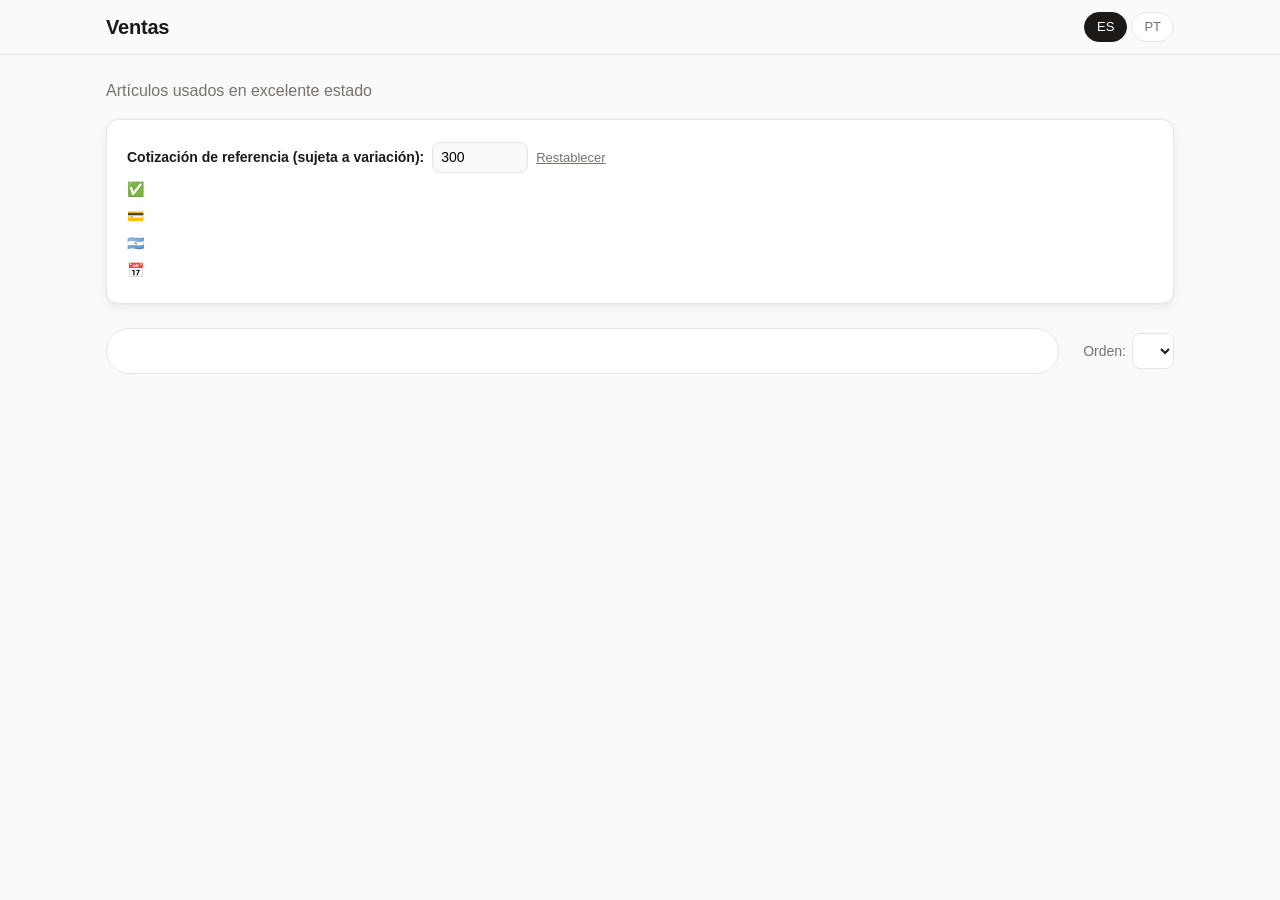
==== index.html @ 1a1f1d2a "feat: add page shell and stylesheet" ====
<!DOCTYPE html>
<html lang="es">
<head>
  <meta charset="utf-8">
  <meta name="viewport" content="width=device-width, initial-scale=1">
  <title>Ventas</title>
  <link rel="stylesheet" href="style.css">
</head>
<body>

  <header class="header">
    <div class="header__inner">
      <h1 class="header__title" data-i18n="tituloPagina">Ventas</h1>
      <nav class="langs" aria-label="Idioma">
        <button id="lang-es" class="lang is-active" type="button" lang="es">ES</button>
        <button id="lang-pt" class="lang" type="button" lang="pt">PT</button>
      </nav>
    </div>
  </header>

  <main class="wrap">

    <p class="subtitulo" data-i18n="subtitulo">Artículos usados en excelente estado</p>

    <section class="aviso" aria-live="polite">
      <p class="aviso__cotacao">
        <strong data-i18n="avisoCotacao">Cotización de referencia (sujeta a variación):</strong>
        <input id="cotacao" class="aviso__input" type="number" inputmode="decimal"
               min="1" step="1" value="300" aria-label="Cotización BRL a ARS">
        <button id="cotacao-reset" class="btn-link" type="button" data-i18n="avisoResetar">Restablecer</button>
      </p>
      <p><span aria-hidden="true">✅</span> <span data-i18n="avisoPix"></span></p>
      <p><span aria-hidden="true">💳</span> <span data-i18n="avisoCredito"></span></p>
      <p><span aria-hidden="true">🇦🇷</span> <span data-i18n="avisoMercadoPago"></span></p>
      <p><span aria-hidden="true">📅</span> <span data-i18n="avisoAno"></span></p>
    </section>

    <section class="controles">
      <input id="busca" class="busca" type="search" autocomplete="off">
      <div id="chips" class="chips" role="group"></div>
      <label class="ordem">
        <span data-i18n="ordenar">Orden:</span>
        <select id="ordem">
          <option value="preco-asc"></option>
          <option value="preco-desc"></option>
          <option value="desconto-desc"></option>
        </select>
      </label>
    </section>

    <div id="grid" class="grid"></div>

    <div id="vazio" class="vazio" hidden>
      <p data-i18n="vazio">No se encontró nada.</p>
      <button id="limpar" class="btn-link" type="button" data-i18n="limpar">Limpiar filtros</button>
    </div>

  </main>

  <div id="lightbox" class="lightbox" hidden role="dialog" aria-modal="true">
    <button id="lightbox-close" class="lightbox__close" type="button">✕</button>
    <button id="lightbox-prev" class="lightbox__nav lightbox__nav--prev" type="button">‹</button>
    <img id="lightbox-img" class="lightbox__img" alt="">
    <button id="lightbox-next" class="lightbox__nav lightbox__nav--next" type="button">›</button>
  </div>

  <script src="i18n.js"></script>
  <script src="items.js"></script>
  <script src="core.js"></script>
  <script src="app.js"></script>
</body>
</html>
---- style.css ----
:root {
  --bg: #fafaf9;
  --surface: #ffffff;
  --border: #e7e5e4;
  --text: #1c1917;
  --muted: #78716c;
  --accent: #25d366;
  --accent-ink: #0b3d1d;
  --danger: #dc2626;
  --radius: 12px;
  --shadow: 0 1px 2px rgba(0,0,0,.04), 0 4px 12px rgba(0,0,0,.06);
  --shadow-hover: 0 2px 4px rgba(0,0,0,.06), 0 12px 24px rgba(0,0,0,.10);
  --font: -apple-system, BlinkMacSystemFont, "Segoe UI", Roboto, "Helvetica Neue", Arial, sans-serif;
}

* { box-sizing: border-box; }

body {
  margin: 0;
  font-family: var(--font);
  background: var(--bg);
  color: var(--text);
  line-height: 1.5;
  -webkit-font-smoothing: antialiased;
}

.wrap { max-width: 1100px; margin: 0 auto; padding: 0 16px 64px; }

/* ---------- header ---------- */
.header {
  position: sticky; top: 0; z-index: 10;
  background: rgba(250,250,249,.9);
  backdrop-filter: blur(8px);
  border-bottom: 1px solid var(--border);
}
.header__inner {
  max-width: 1100px; margin: 0 auto; padding: 12px 16px;
  display: flex; align-items: center; justify-content: space-between; gap: 16px;
}
.header__title { font-size: 20px; margin: 0; letter-spacing: -.01em; }

.langs { display: flex; gap: 4px; }
.lang {
  border: 1px solid var(--border); background: var(--surface); color: var(--muted);
  border-radius: 999px; padding: 4px 12px; font: inherit; font-size: 13px;
  cursor: pointer; transition: background .15s, color .15s;
}
.lang.is-active { background: var(--text); color: #fff; border-color: var(--text); }

.subtitulo { color: var(--muted); margin: 24px 0 16px; }

/* ---------- aviso ---------- */
.aviso {
  background: var(--surface); border: 1px solid var(--border);
  border-radius: var(--radius); padding: 16px 20px; box-shadow: var(--shadow);
  font-size: 14px;
}
.aviso p { margin: 6px 0; }
.aviso__cotacao { display: flex; align-items: center; flex-wrap: wrap; gap: 8px; }
.aviso__input {
  width: 96px; padding: 4px 8px; font: inherit;
  border: 1px solid var(--border); border-radius: 8px; background: var(--bg);
}
.aviso__input.is-invalid { border-color: var(--danger); background: #fef2f2; }

.btn-link {
  background: none; border: none; padding: 0; font: inherit; font-size: 13px;
  color: var(--muted); text-decoration: underline; cursor: pointer;
}

/* ---------- controles ---------- */
.controles {
  display: flex; flex-wrap: wrap; gap: 12px; align-items: center;
  margin: 24px 0 16px;
}
.busca {
  flex: 1 1 220px; min-width: 0;
  padding: 10px 14px; font: inherit;
  border: 1px solid var(--border); border-radius: 999px; background: var(--surface);
}
.chips { display: flex; flex-wrap: wrap; gap: 6px; }
.chip {
  border: 1px solid var(--border); background: var(--surface); color: var(--muted);
  border-radius: 999px; padding: 6px 14px; font: inherit; font-size: 13px;
  cursor: pointer; transition: background .15s, color .15s;
}
.chip.is-active { background: var(--text); color: #fff; border-color: var(--text); }
.ordem { display: flex; align-items: center; gap: 6px; font-size: 14px; color: var(--muted); }
.ordem select {
  font: inherit; padding: 8px 10px; border-radius: 8px;
  border: 1px solid var(--border); background: var(--surface); color: var(--text);
}

/* ---------- grid ---------- */
.grid { display: grid; grid-template-columns: 1fr; gap: 20px; }
@media (min-width: 640px)  { .grid { grid-template-columns: repeat(2, 1fr); } }
@media (min-width: 960px)  { .grid { grid-template-columns: repeat(3, 1fr); } }

.card {
  background: var(--surface); border: 1px solid var(--border);
  border-radius: var(--radius); overflow: hidden; box-shadow: var(--shadow);
  display: flex; flex-direction: column;
  animation: fade-in .3s ease both;
  transition: transform .15s, box-shadow .15s;
}
.card:hover { transform: translateY(-2px); box-shadow: var(--shadow-hover); }

@keyframes fade-in { from { opacity: 0; transform: translateY(6px); } to { opacity: 1; transform: none; } }

.card__media { position: relative; aspect-ratio: 4 / 3; background: #f5f5f4; cursor: zoom-in; }
.card__img { width: 100%; height: 100%; object-fit: cover; display: block; }
.card__placeholder {
  width: 100%; height: 100%; display: grid; place-items: center;
  color: #d6d3d1; font-size: 40px;
}
.card__count {
  position: absolute; right: 8px; bottom: 8px;
  background: rgba(0,0,0,.6); color: #fff; font-size: 12px;
  padding: 2px 8px; border-radius: 999px;
}

.card__body { padding: 14px 16px 16px; display: flex; flex-direction: column; gap: 6px; flex: 1; }
.card__head { display: flex; justify-content: space-between; align-items: flex-start; gap: 8px; }
.card__titulo { font-size: 16px; font-weight: 600; margin: 0; line-height: 1.3; }
.card__modelo { font-size: 13px; color: var(--muted); margin: 0; }
.card__desc { font-size: 14px; color: var(--muted); margin: 0; }

.badge {
  flex: none; background: var(--danger); color: #fff;
  font-size: 12px; font-weight: 700; padding: 2px 8px; border-radius: 999px;
}

.preco { font-size: 20px; font-weight: 700; margin: 4px 0 0; }
.preco__ars { font-size: 15px; font-weight: 500; color: var(--muted); }
.mercado { font-size: 13px; color: var(--muted); margin: 0; }
.mercado s { opacity: .8; }
.meta { font-size: 12px; color: var(--muted); margin: 0; }

.btn-whats {
  margin-top: auto; display: block; text-align: center; text-decoration: none;
  background: var(--accent); color: var(--accent-ink); font-weight: 600;
  padding: 10px 16px; border-radius: 999px;
  transition: filter .15s;
}
.btn-whats:hover { filter: brightness(.95); }

/* ---------- vendido ---------- */
.card--vendido { opacity: .75; }
.card--vendido .card__media { cursor: default; }
.card--vendido .card__img { filter: grayscale(1); }
.card--vendido .card__media::after {
  content: attr(data-vendido);
  position: absolute; top: 22px; left: -46px;
  transform: rotate(-38deg);
  background: var(--danger); color: #fff;
  font-size: 13px; font-weight: 800; letter-spacing: .08em;
  padding: 6px 60px;
}

/* ---------- vazio ---------- */
.vazio { text-align: center; color: var(--muted); padding: 48px 0; }

/* ---------- lightbox ---------- */
.lightbox {
  position: fixed; inset: 0; z-index: 50;
  background: rgba(0,0,0,.92);
  display: flex; align-items: center; justify-content: center;
}
.lightbox[hidden] { display: none; }
.lightbox__img { max-width: 92vw; max-height: 88vh; object-fit: contain; }
.lightbox__close, .lightbox__nav {
  position: absolute; background: rgba(255,255,255,.12); color: #fff;
  border: none; cursor: pointer; border-radius: 999px;
  width: 44px; height: 44px; font-size: 22px; line-height: 1;
}
.lightbox__close { top: 16px; right: 16px; }
.lightbox__nav--prev { left: 16px; }
.lightbox__nav--next { right: 16px; }

/* ---------- foco visível ---------- */
:focus-visible { outline: 3px solid #2563eb; outline-offset: 2px; }

@media (prefers-reduced-motion: reduce) {
  * { animation: none !important; transition: none !important; }
}
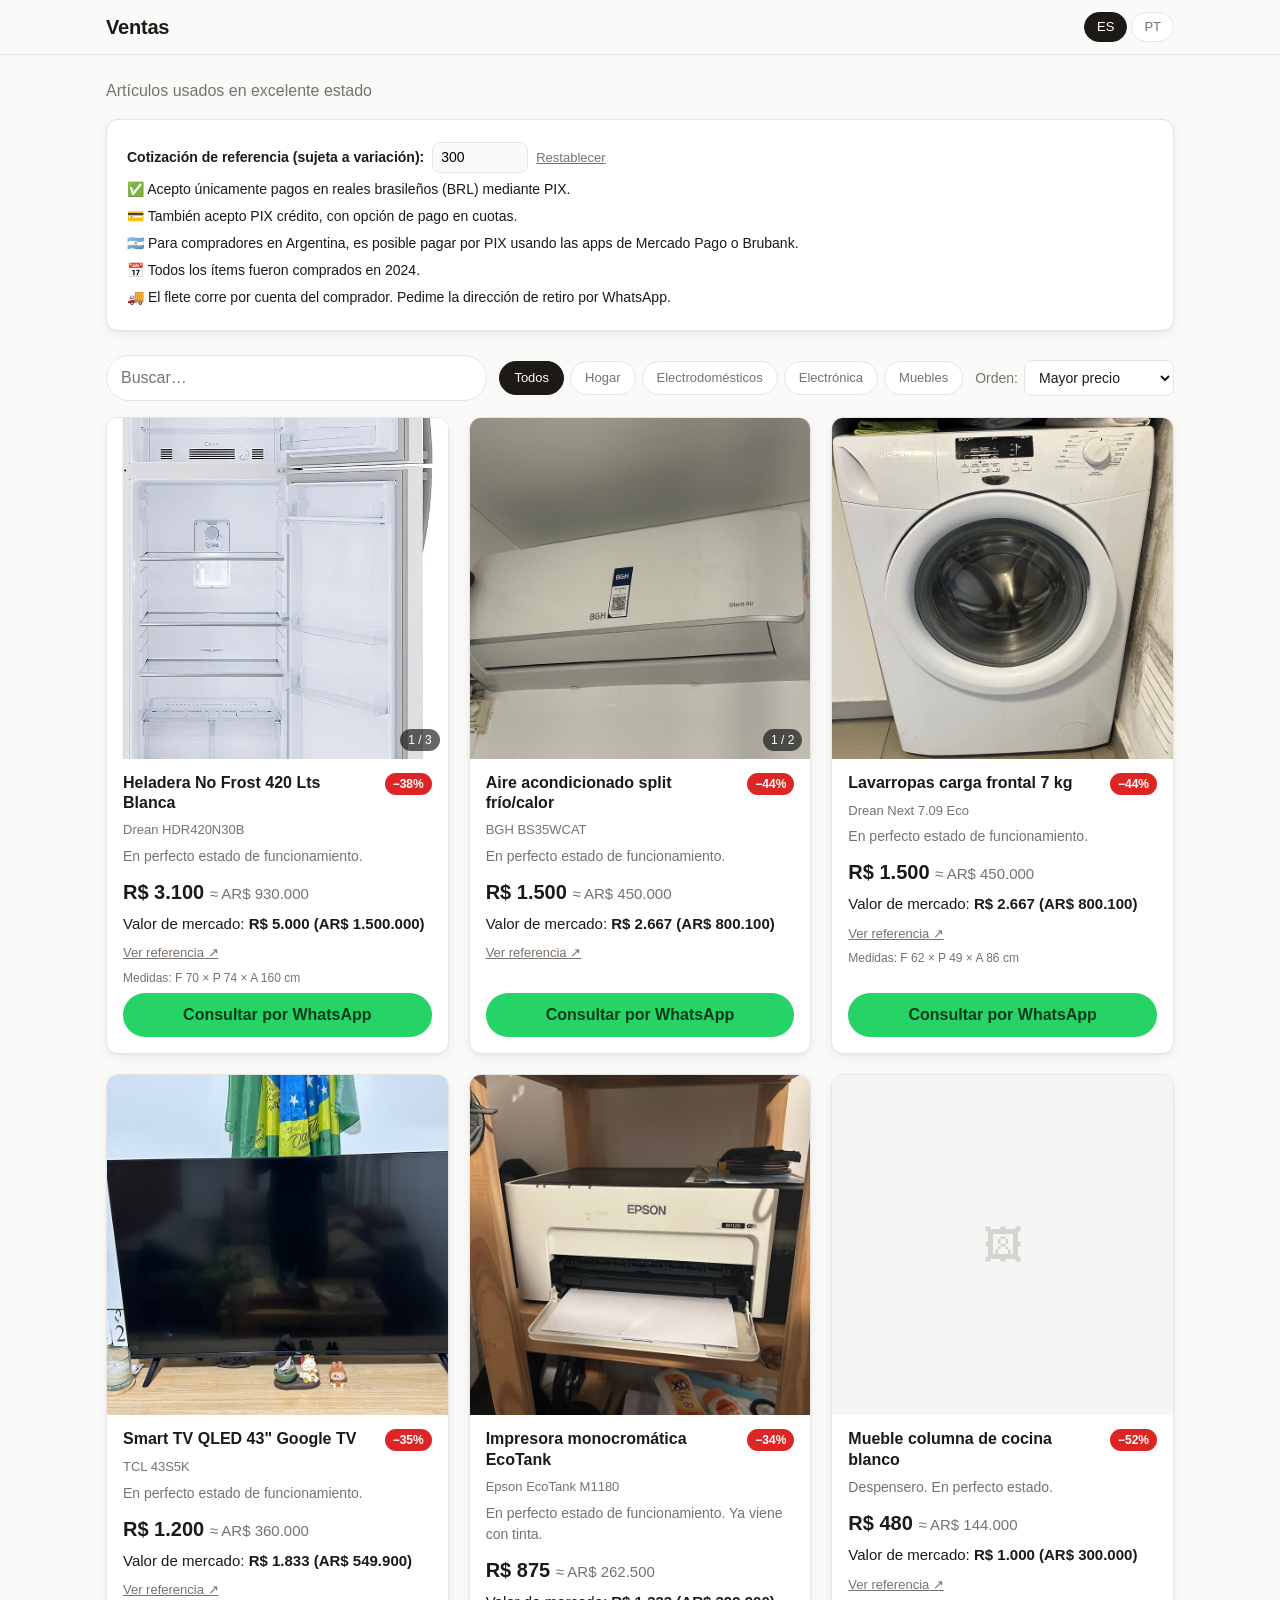
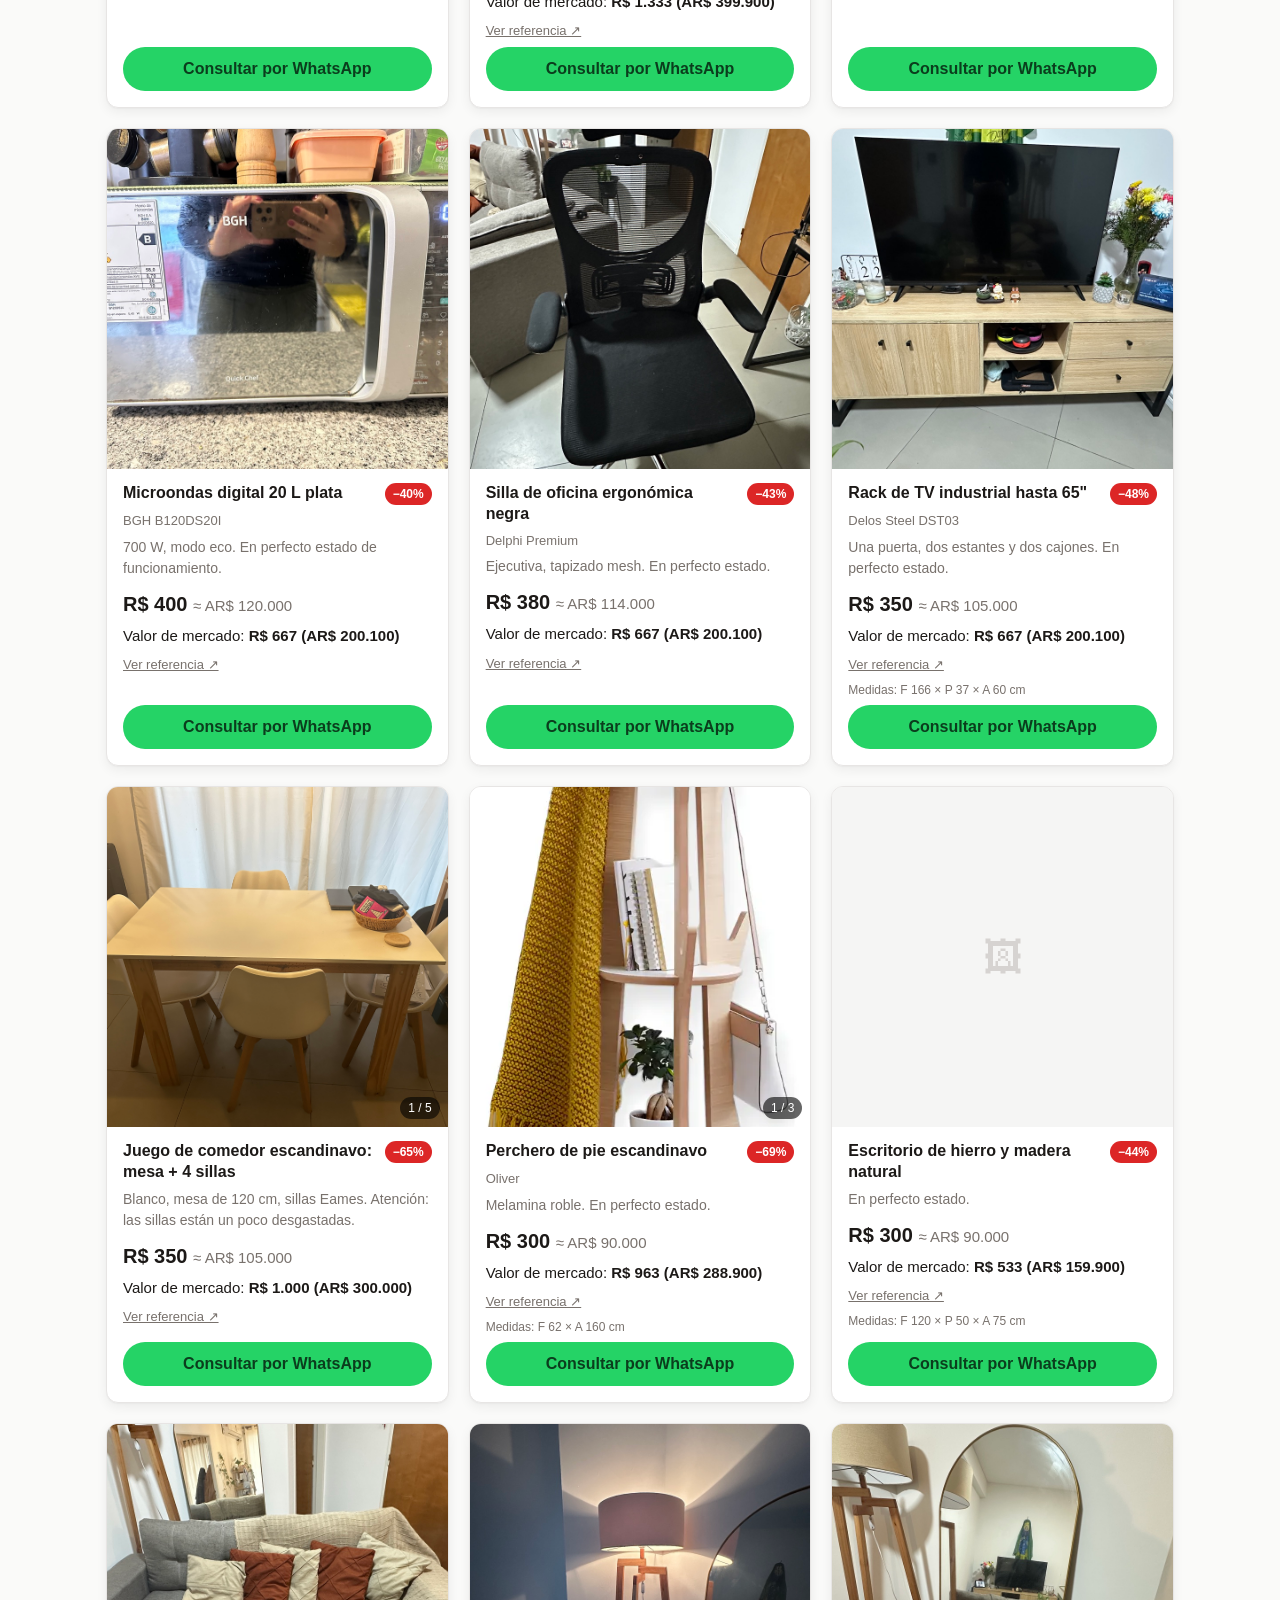
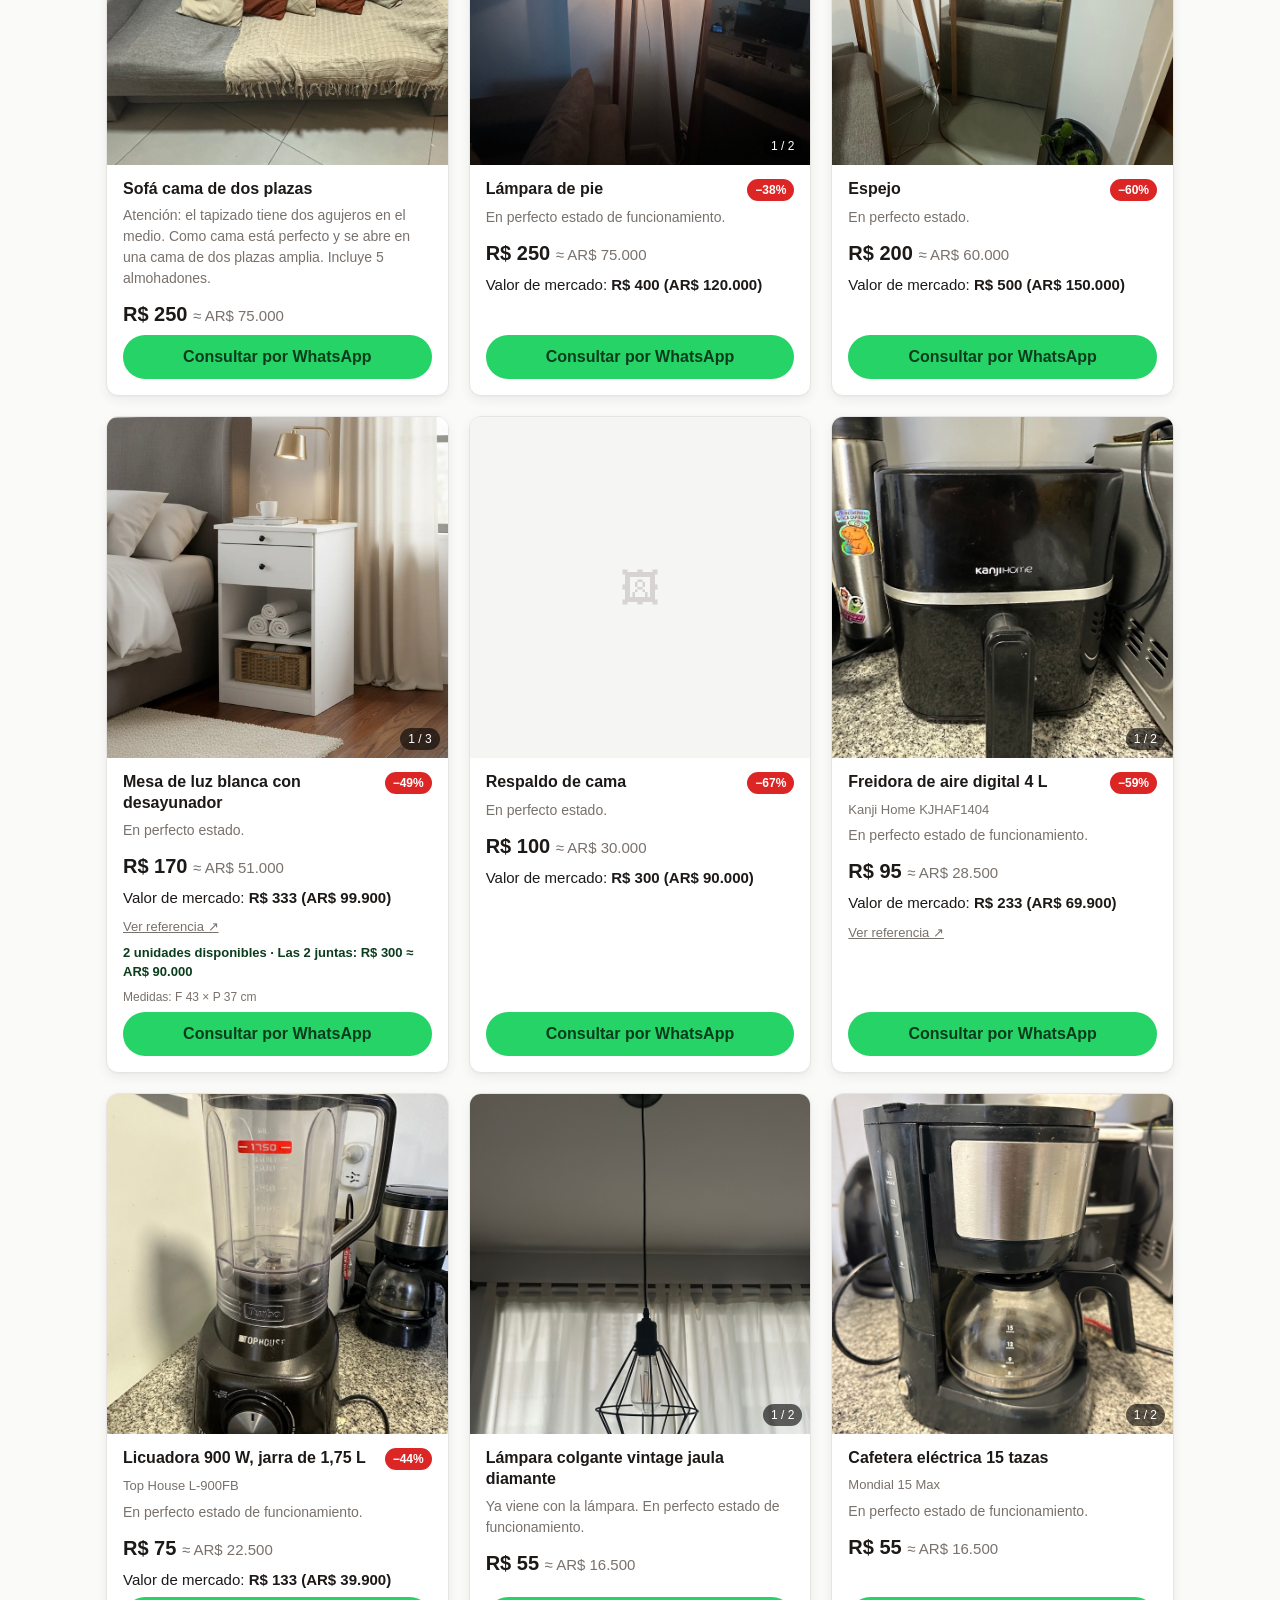
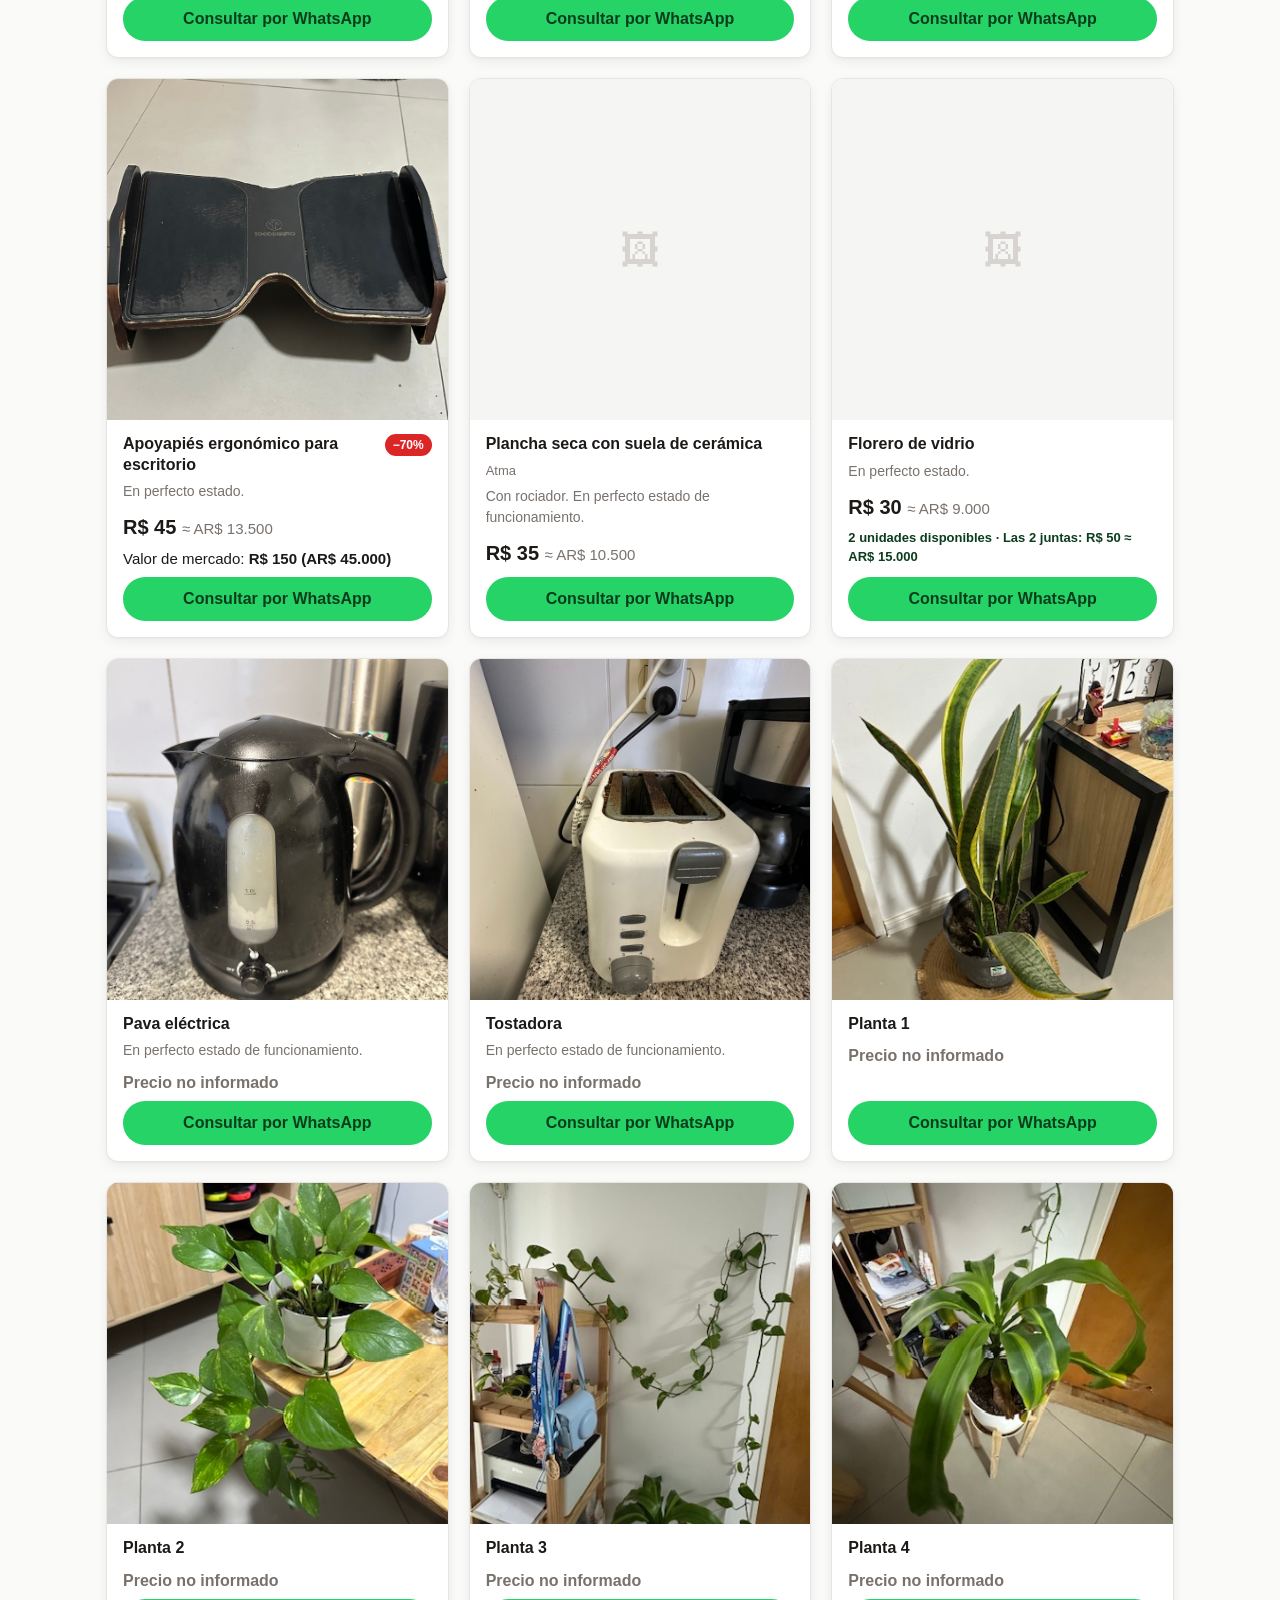
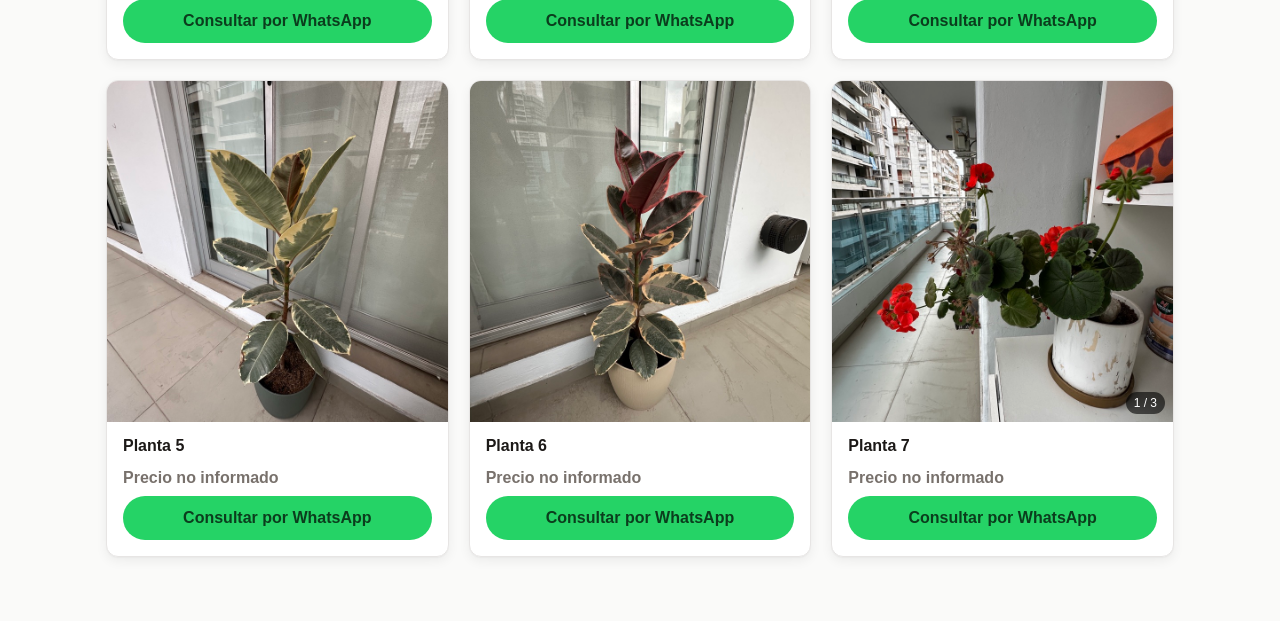
==== commit 0eee6e00: "content: state that shipping is on the buyer" ====
--- a/index.html
+++ b/index.html
@@ -33,6 +33,7 @@
       <p><span aria-hidden="true">💳</span> <span data-i18n="avisoCredito"></span></p>
       <p><span aria-hidden="true">🇦🇷</span> <span data-i18n="avisoMercadoPago"></span></p>
       <p><span aria-hidden="true">📅</span> <span data-i18n="avisoAno"></span></p>
+      <p><span aria-hidden="true">🚚</span> <span data-i18n="avisoFrete"></span></p>
     </section>
 
     <section class="controles">
--- a/style.css
+++ b/style.css
@@ -7,6 +7,17 @@
   --accent: #25d366;
   --accent-ink: #0b3d1d;
   --danger: #dc2626;
+  --on-dark: #fff;
+  --header-bg: rgba(250,250,249,.9);
+  --invalid-bg: #fef2f2;
+  --placeholder-bg: #f5f5f4;
+  --placeholder-icon: #d6d3d1;
+  --overlay-md: rgba(0,0,0,.6);
+  --overlay-dark: rgba(0,0,0,.92);
+  --overlay-light: rgba(255,255,255,.12);
+  --focus: #2563eb;
+  --ok-bg: #dcfce7;
+  --ok-ink: #166534;
   --radius: 12px;
   --shadow: 0 1px 2px rgba(0,0,0,.04), 0 4px 12px rgba(0,0,0,.06);
   --shadow-hover: 0 2px 4px rgba(0,0,0,.06), 0 12px 24px rgba(0,0,0,.10);
@@ -29,7 +40,7 @@
 /* ---------- header ---------- */
 .header {
   position: sticky; top: 0; z-index: 10;
-  background: rgba(250,250,249,.9);
+  background: var(--header-bg);
   backdrop-filter: blur(8px);
   border-bottom: 1px solid var(--border);
 }
@@ -45,7 +56,7 @@
   border-radius: 999px; padding: 4px 12px; font: inherit; font-size: 13px;
   cursor: pointer; transition: background .15s, color .15s;
 }
-.lang.is-active { background: var(--text); color: #fff; border-color: var(--text); }
+.lang.is-active { background: var(--text); color: var(--on-dark); border-color: var(--text); }
 
 .subtitulo { color: var(--muted); margin: 24px 0 16px; }
 
@@ -61,7 +72,7 @@
   width: 96px; padding: 4px 8px; font: inherit;
   border: 1px solid var(--border); border-radius: 8px; background: var(--bg);
 }
-.aviso__input.is-invalid { border-color: var(--danger); background: #fef2f2; }
+.aviso__input.is-invalid { border-color: var(--danger); background: var(--invalid-bg); }
 
 .btn-link {
   background: none; border: none; padding: 0; font: inherit; font-size: 13px;
@@ -84,7 +95,7 @@
   border-radius: 999px; padding: 6px 14px; font: inherit; font-size: 13px;
   cursor: pointer; transition: background .15s, color .15s;
 }
-.chip.is-active { background: var(--text); color: #fff; border-color: var(--text); }
+.chip.is-active { background: var(--text); color: var(--on-dark); border-color: var(--text); }
 .ordem { display: flex; align-items: center; gap: 6px; font-size: 14px; color: var(--muted); }
 .ordem select {
   font: inherit; padding: 8px 10px; border-radius: 8px;
@@ -107,17 +118,41 @@
 
 @keyframes fade-in { from { opacity: 0; transform: translateY(6px); } to { opacity: 1; transform: none; } }
 
-.card__media { position: relative; aspect-ratio: 4 / 3; background: #f5f5f4; cursor: zoom-in; }
+.card__media { position: relative; aspect-ratio: 1 / 1; overflow: hidden; background: var(--placeholder-bg); cursor: zoom-in; }
 .card__img { width: 100%; height: 100%; object-fit: cover; display: block; }
 .card__placeholder {
   width: 100%; height: 100%; display: grid; place-items: center;
-  color: #d6d3d1; font-size: 40px;
+  color: var(--placeholder-icon); font-size: 40px;
 }
 .card__count {
   position: absolute; right: 8px; bottom: 8px;
-  background: rgba(0,0,0,.6); color: #fff; font-size: 12px;
+  background: var(--overlay-md); color: var(--on-dark); font-size: 12px;
   padding: 2px 8px; border-radius: 999px;
 }
+
+.card__ctrl {
+  position: absolute;
+  background: var(--overlay-md);
+  color: var(--on-dark);
+  border: none;
+  cursor: pointer;
+  border-radius: 999px;
+  width: 32px;
+  height: 32px;
+  font-size: 18px;
+  line-height: 1;
+  display: grid;
+  place-items: center;
+  opacity: 0;
+  transition: opacity .15s;
+}
+.card:hover .card__ctrl,
+.card__ctrl:focus-visible { opacity: 1; }
+@media (hover: none) { .card__ctrl { opacity: 1; } }
+
+.card__ctrl--prev { left: 8px;  top: 50%; transform: translateY(-50%); }
+.card__ctrl--next { right: 8px; top: 50%; transform: translateY(-50%); }
+.card__ctrl--full { right: 8px; top: 8px; }
 
 .card__body { padding: 14px 16px 16px; display: flex; flex-direction: column; gap: 6px; flex: 1; }
 .card__head { display: flex; justify-content: space-between; align-items: flex-start; gap: 8px; }
@@ -126,14 +161,17 @@
 .card__desc { font-size: 14px; color: var(--muted); margin: 0; }
 
 .badge {
-  flex: none; background: var(--danger); color: #fff;
+  flex: none; background: var(--danger); color: var(--on-dark);
   font-size: 12px; font-weight: 700; padding: 2px 8px; border-radius: 999px;
 }
 
 .preco { font-size: 20px; font-weight: 700; margin: 4px 0 0; }
+.preco--aberto { font-size: 16px; color: var(--muted); font-weight: 600; }
 .preco__ars { font-size: 15px; font-weight: 500; color: var(--muted); }
-.mercado { font-size: 13px; color: var(--muted); margin: 0; }
-.mercado s { opacity: .8; }
+.mercado { font-size: 15px; color: var(--text); margin: 0; }
+.mercado span { font-weight: 700; }
+.mercado__ref { color: var(--muted); display: inline-block; margin-top: 2px; font-size: 13px; }
+.combo { font-size: 13px; color: var(--accent-ink); margin: 0; font-weight: 600; }
 .meta { font-size: 12px; color: var(--muted); margin: 0; }
 
 .btn-whats {
@@ -152,7 +190,7 @@
   content: attr(data-vendido);
   position: absolute; top: 22px; left: -46px;
   transform: rotate(-38deg);
-  background: var(--danger); color: #fff;
+  background: var(--danger); color: var(--on-dark);
   font-size: 13px; font-weight: 800; letter-spacing: .08em;
   padding: 6px 60px;
 }
@@ -163,13 +201,13 @@
 /* ---------- lightbox ---------- */
 .lightbox {
   position: fixed; inset: 0; z-index: 50;
-  background: rgba(0,0,0,.92);
+  background: var(--overlay-dark);
   display: flex; align-items: center; justify-content: center;
 }
 .lightbox[hidden] { display: none; }
 .lightbox__img { max-width: 92vw; max-height: 88vh; object-fit: contain; }
 .lightbox__close, .lightbox__nav {
-  position: absolute; background: rgba(255,255,255,.12); color: #fff;
+  position: absolute; background: var(--overlay-light); color: var(--on-dark);
   border: none; cursor: pointer; border-radius: 999px;
   width: 44px; height: 44px; font-size: 22px; line-height: 1;
 }
@@ -178,8 +216,10 @@
 .lightbox__nav--next { right: 16px; }
 
 /* ---------- foco visível ---------- */
-:focus-visible { outline: 3px solid #2563eb; outline-offset: 2px; }
+:focus-visible { outline: 3px solid var(--focus); outline-offset: 2px; }
 
 @media (prefers-reduced-motion: reduce) {
   * { animation: none !important; transition: none !important; }
 }
+
+body.is-locked { overflow: hidden; }
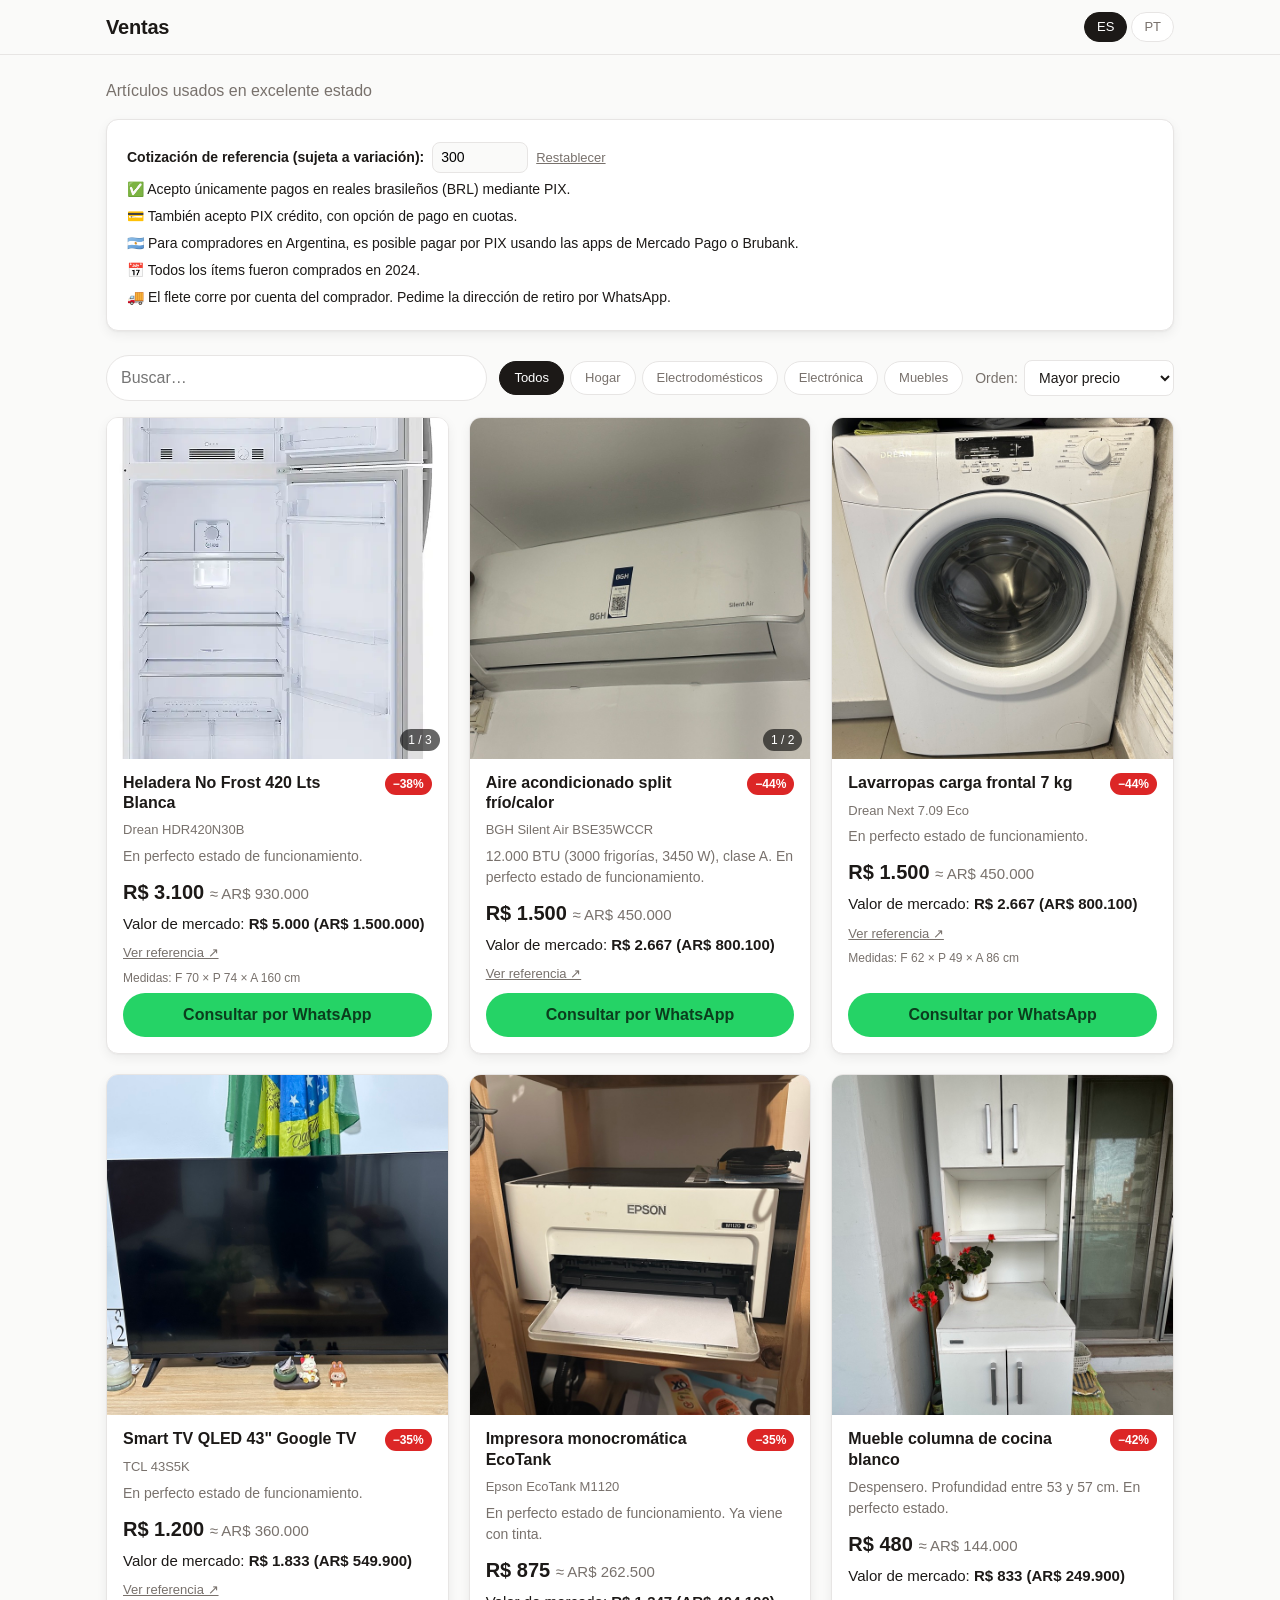
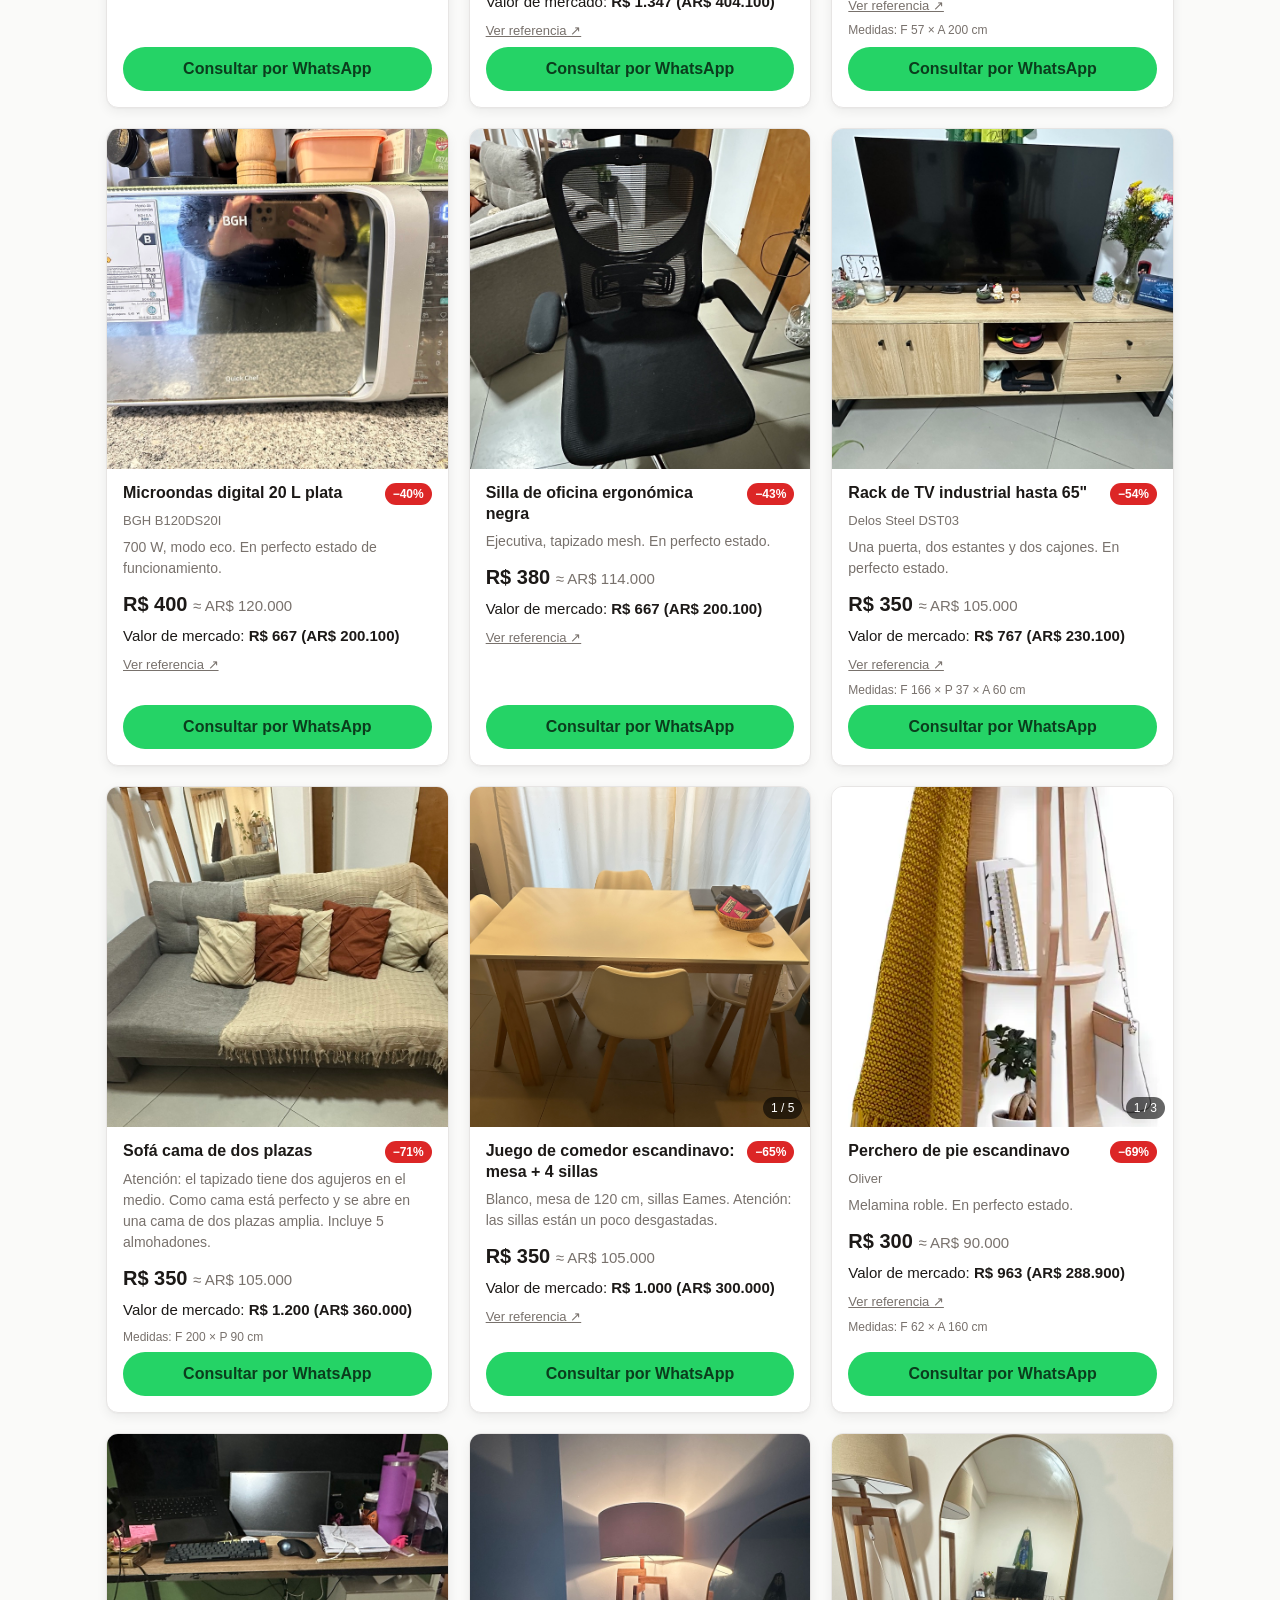
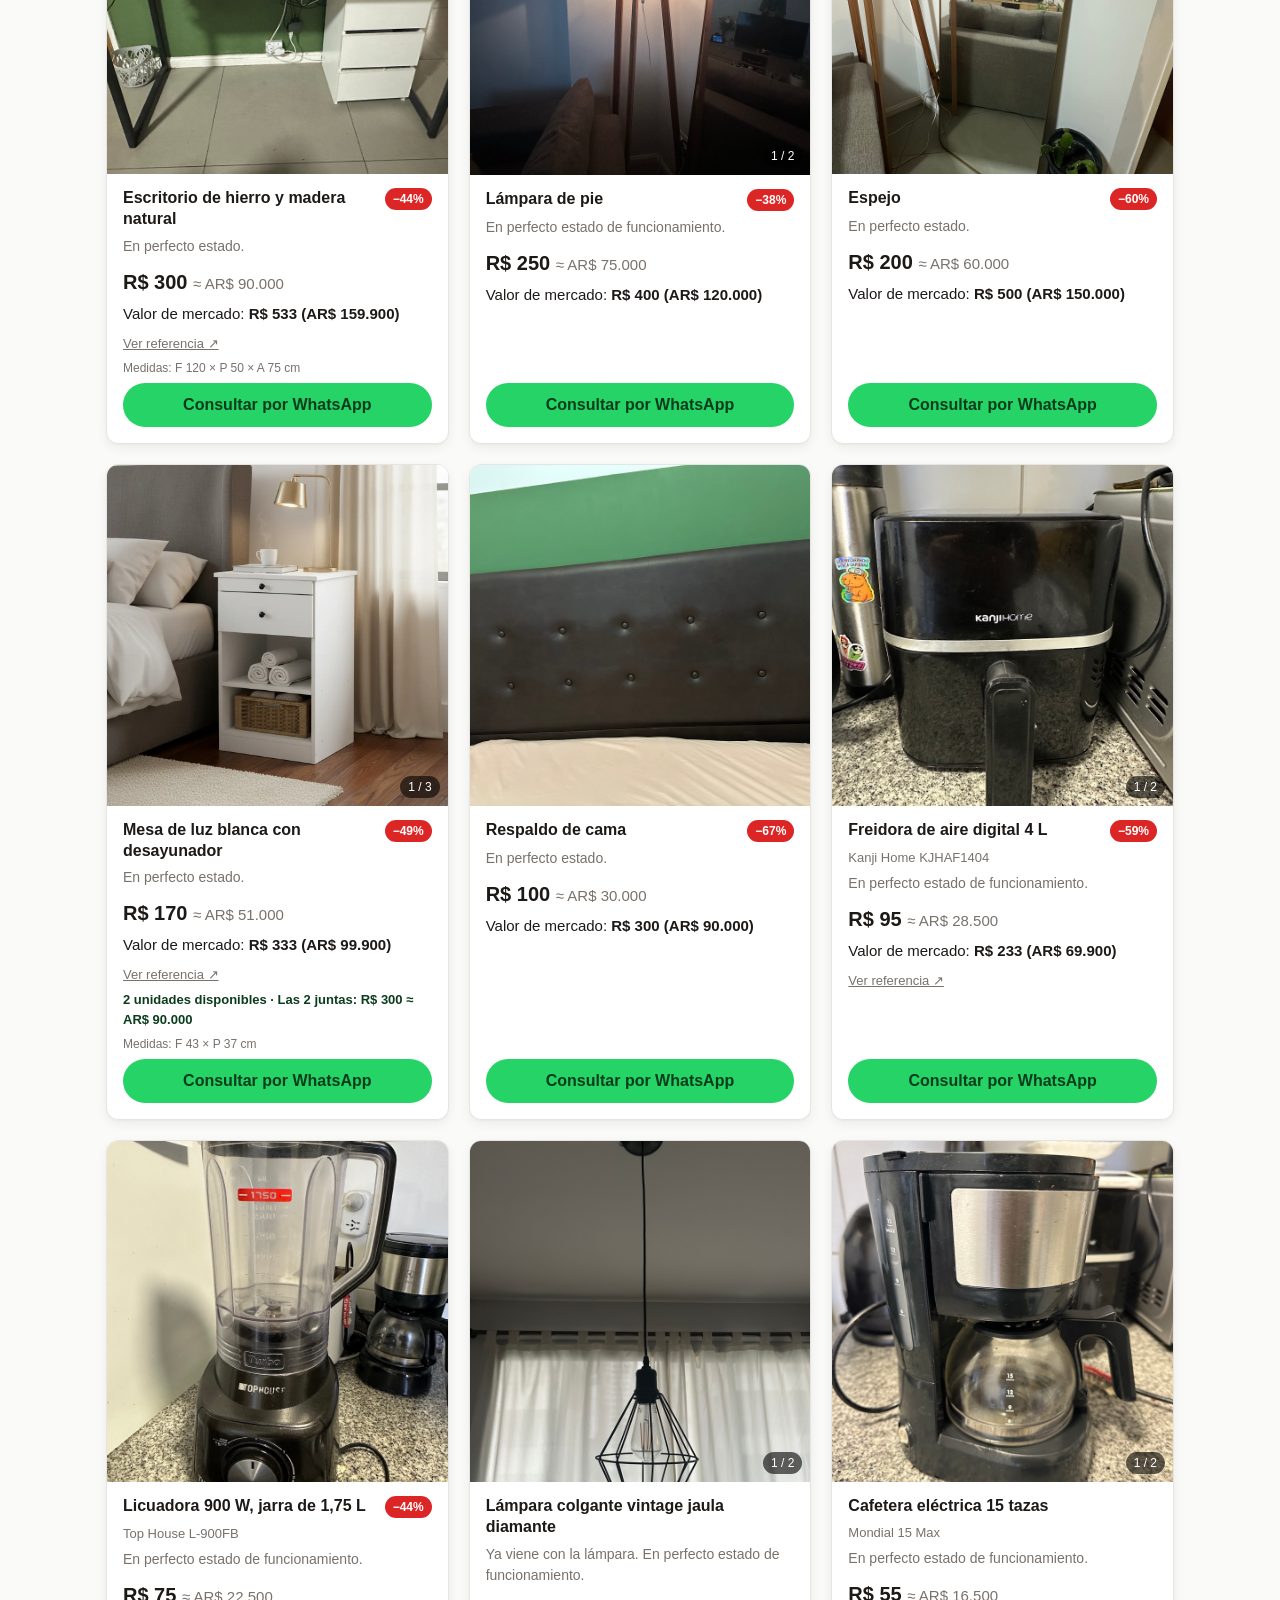
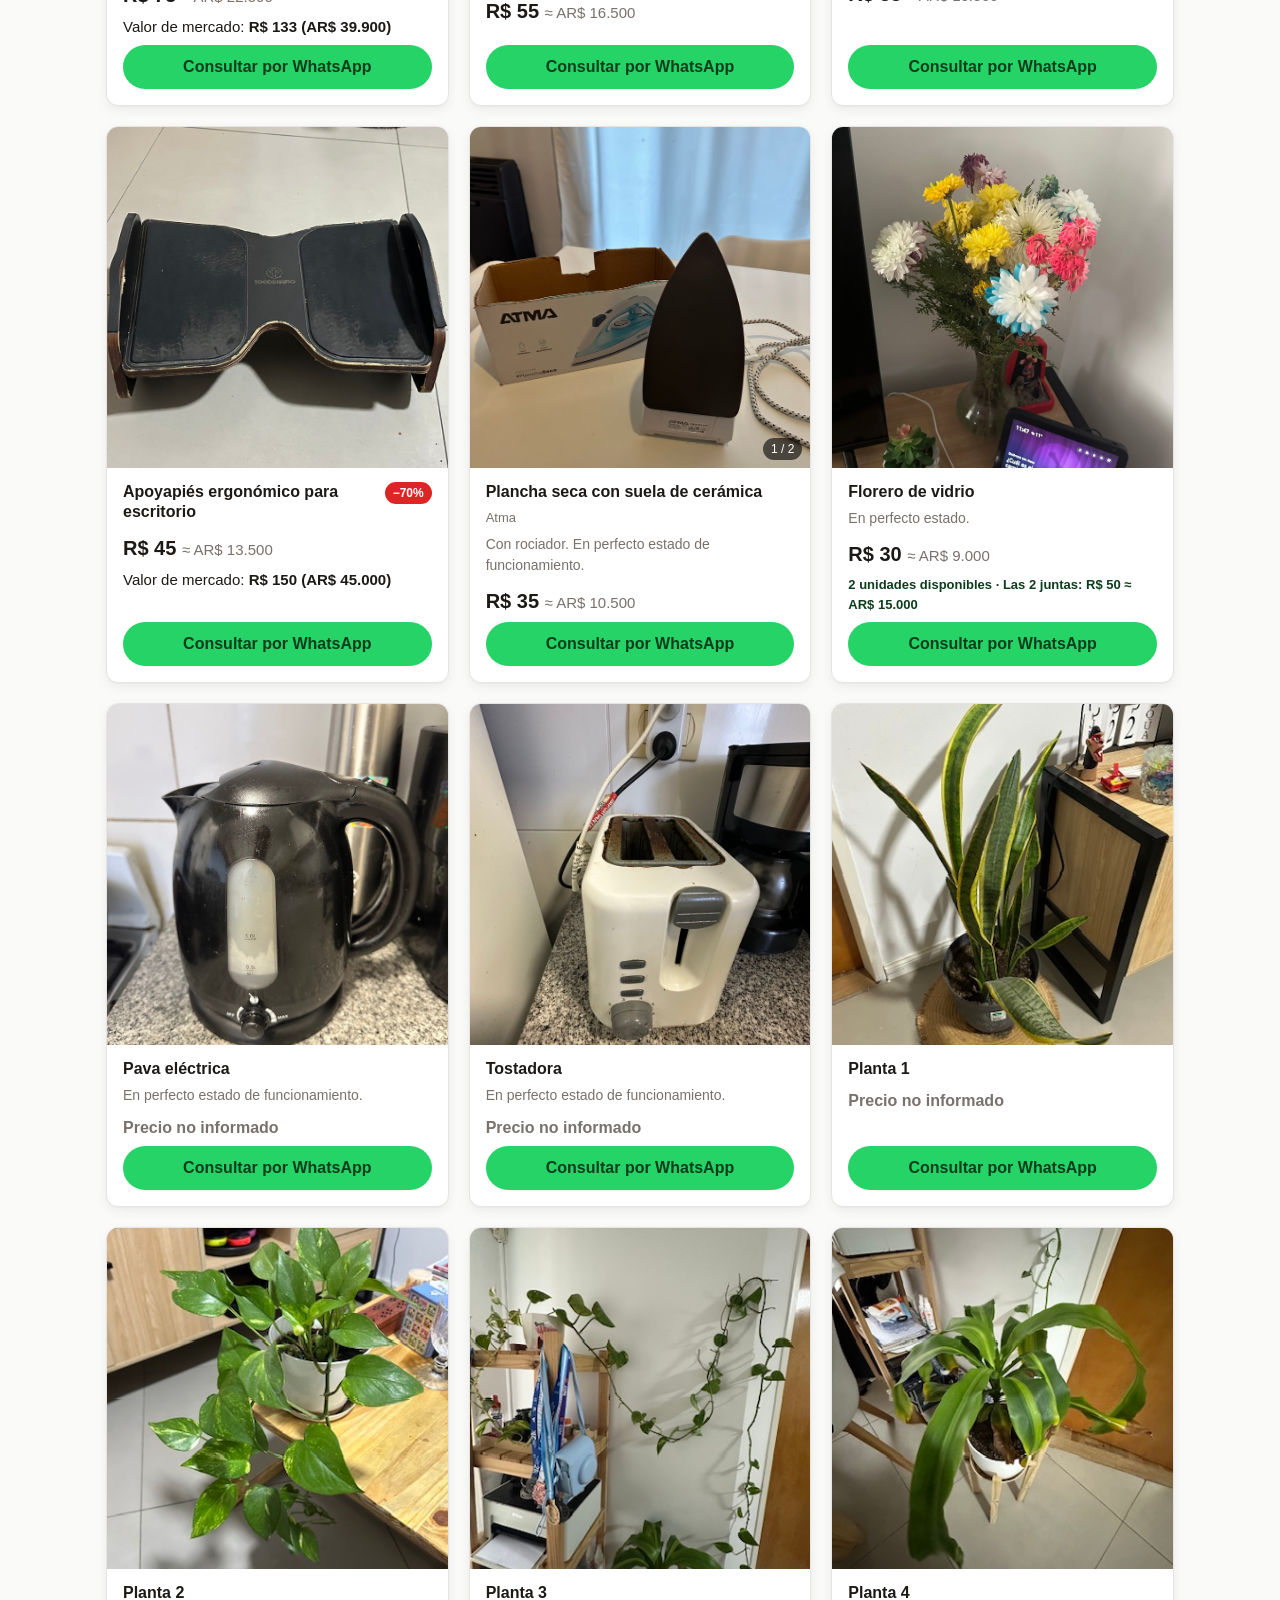
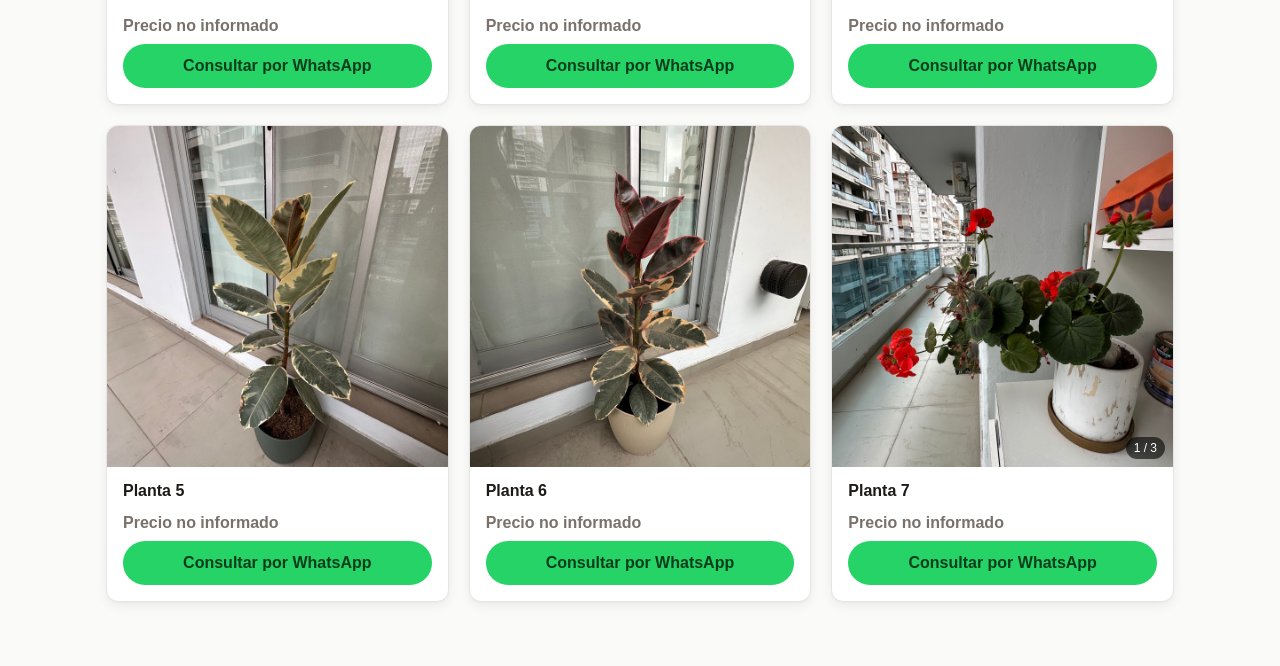
==== commit 9ba832a0: "feat: add a price-tag favicon" ====
--- a/index.html
+++ b/index.html
@@ -4,6 +4,7 @@
   <meta charset="utf-8">
   <meta name="viewport" content="width=device-width, initial-scale=1">
   <title>Ventas</title>
+  <link rel="icon" href="favicon.svg" type="image/svg+xml">
   <link rel="stylesheet" href="style.css">
 </head>
 <body>
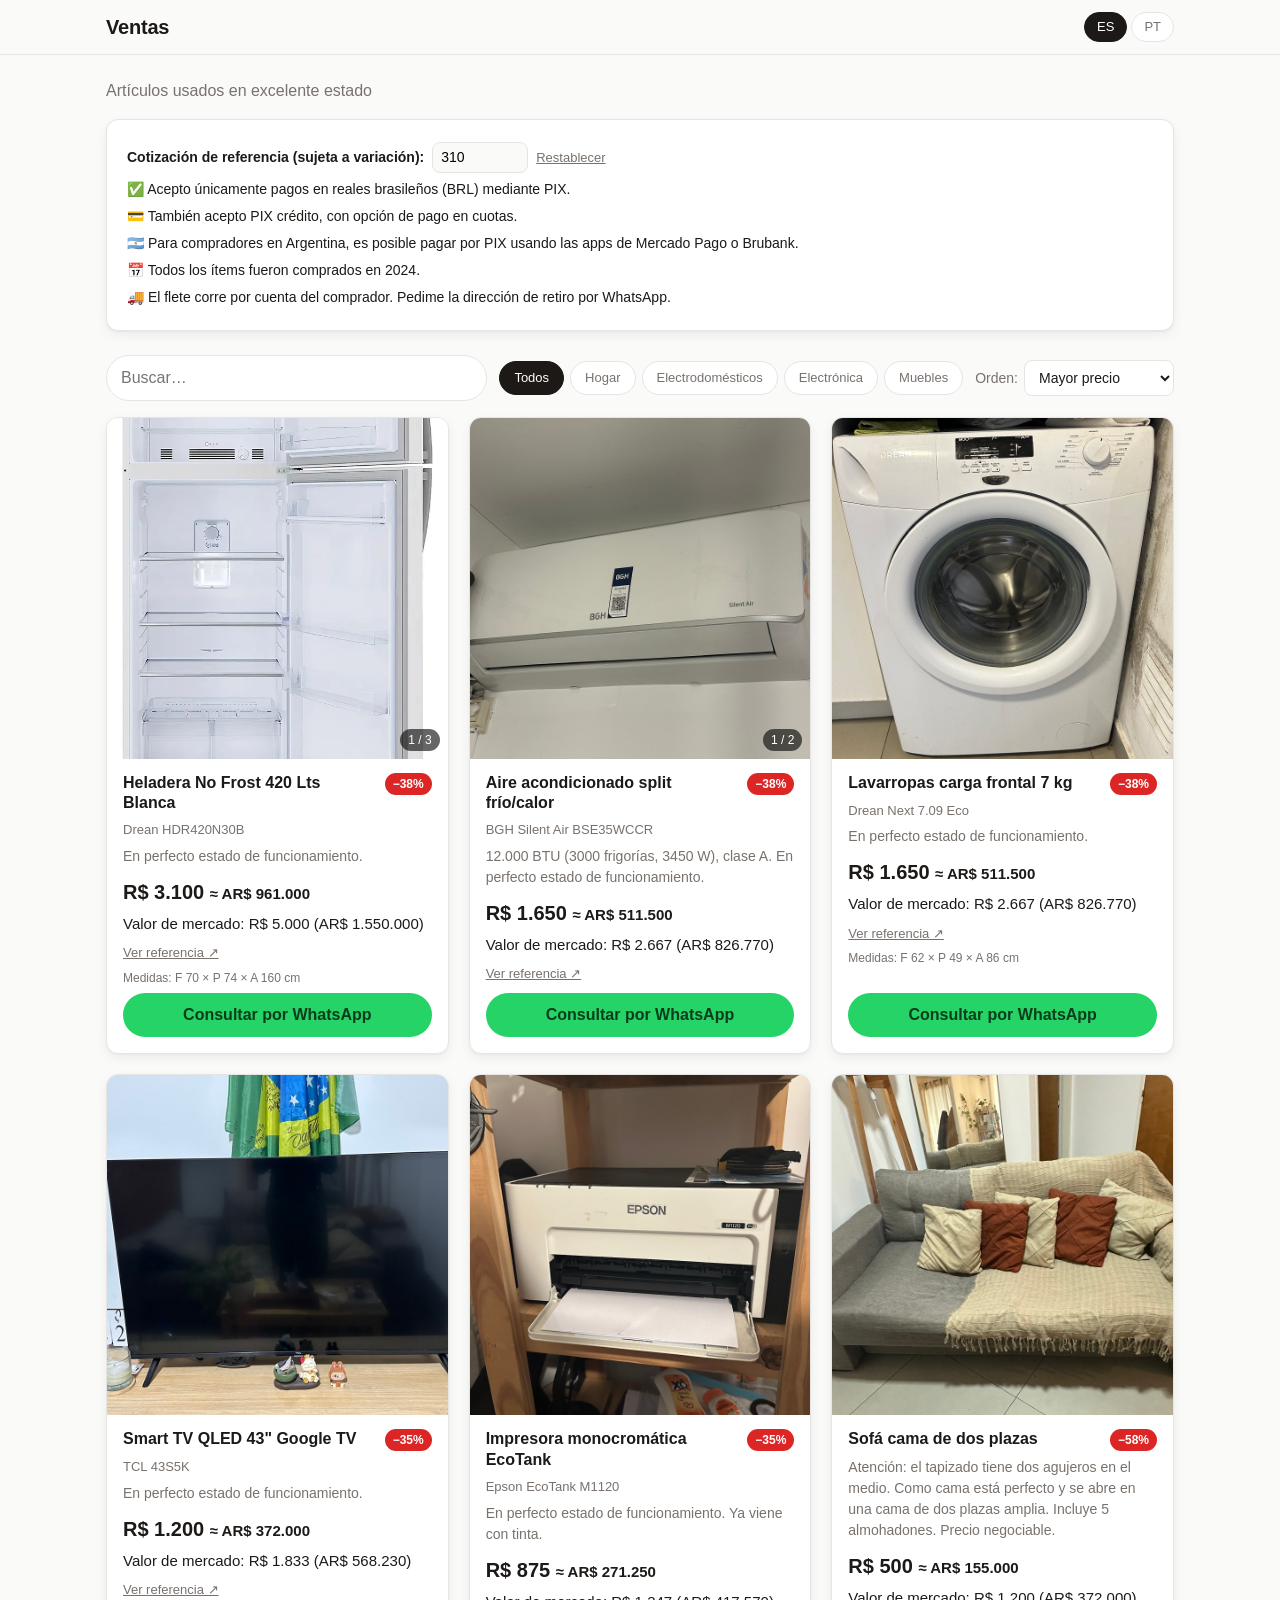
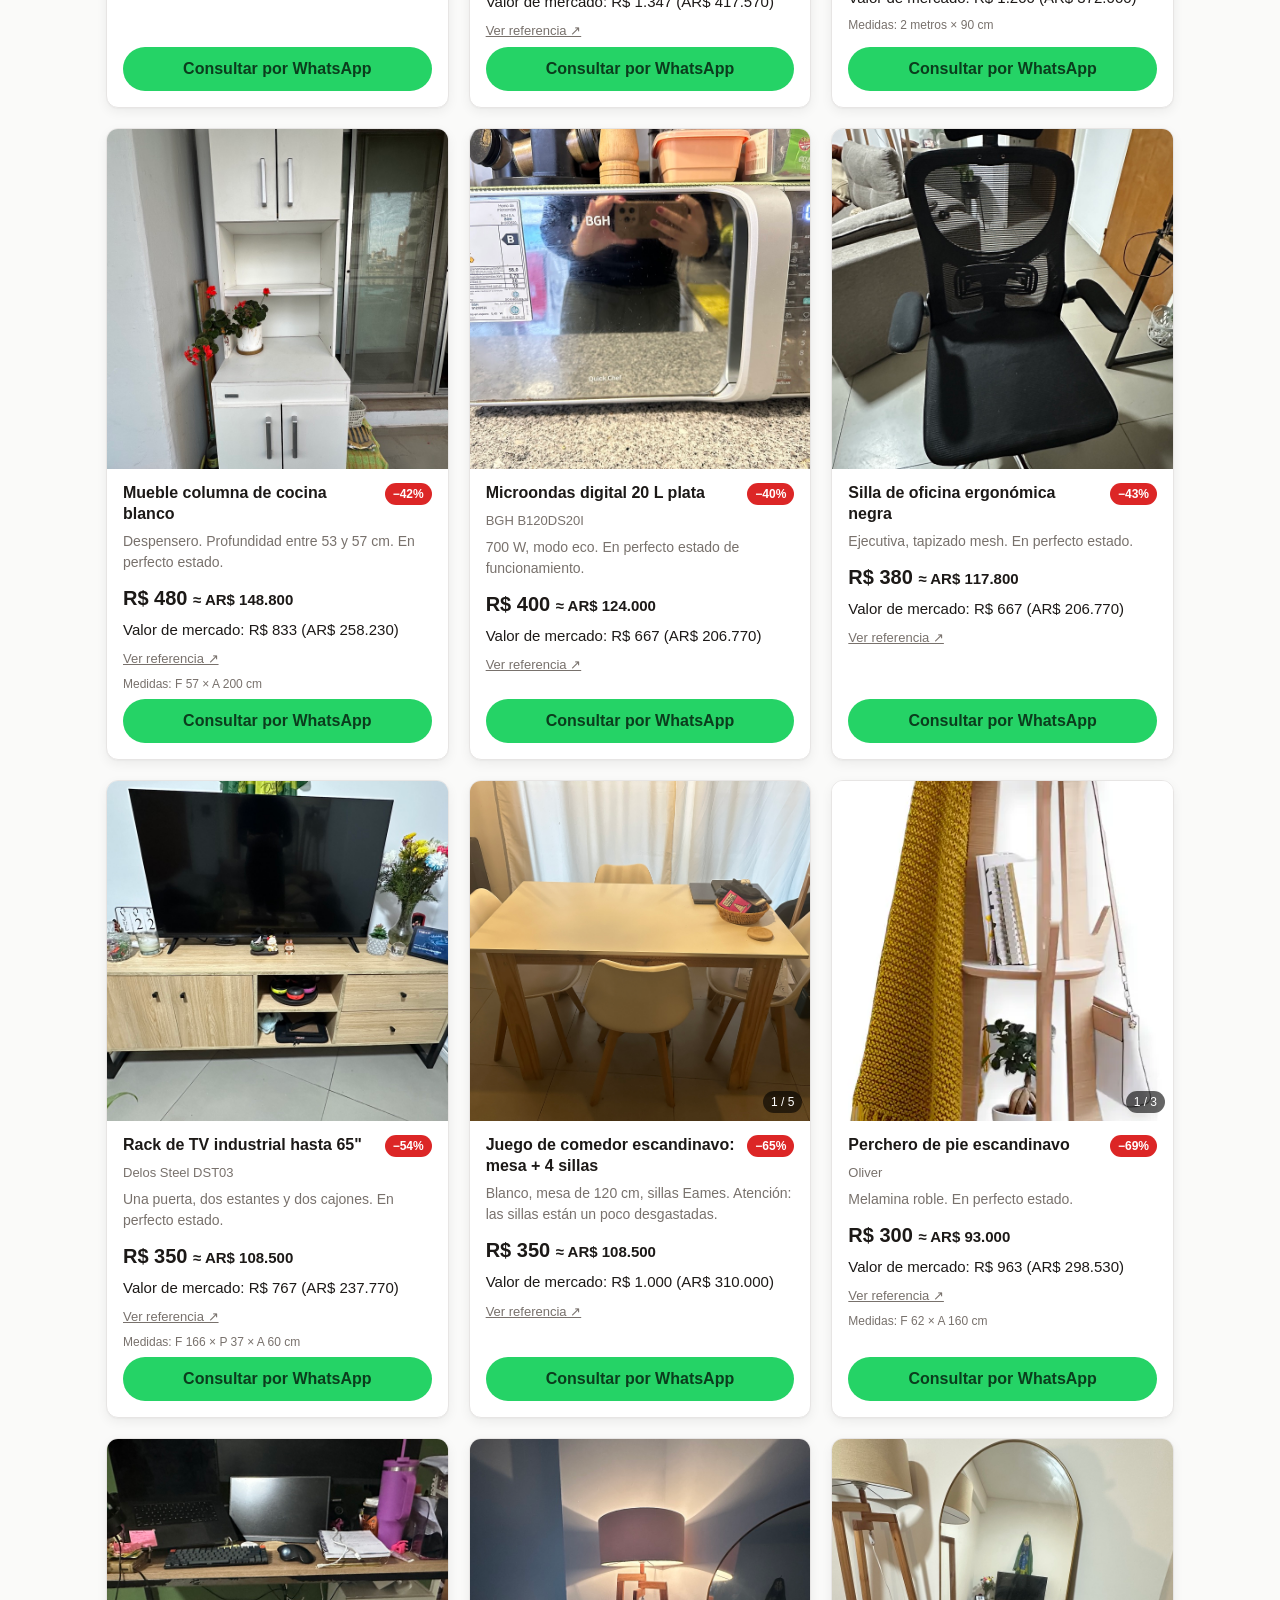
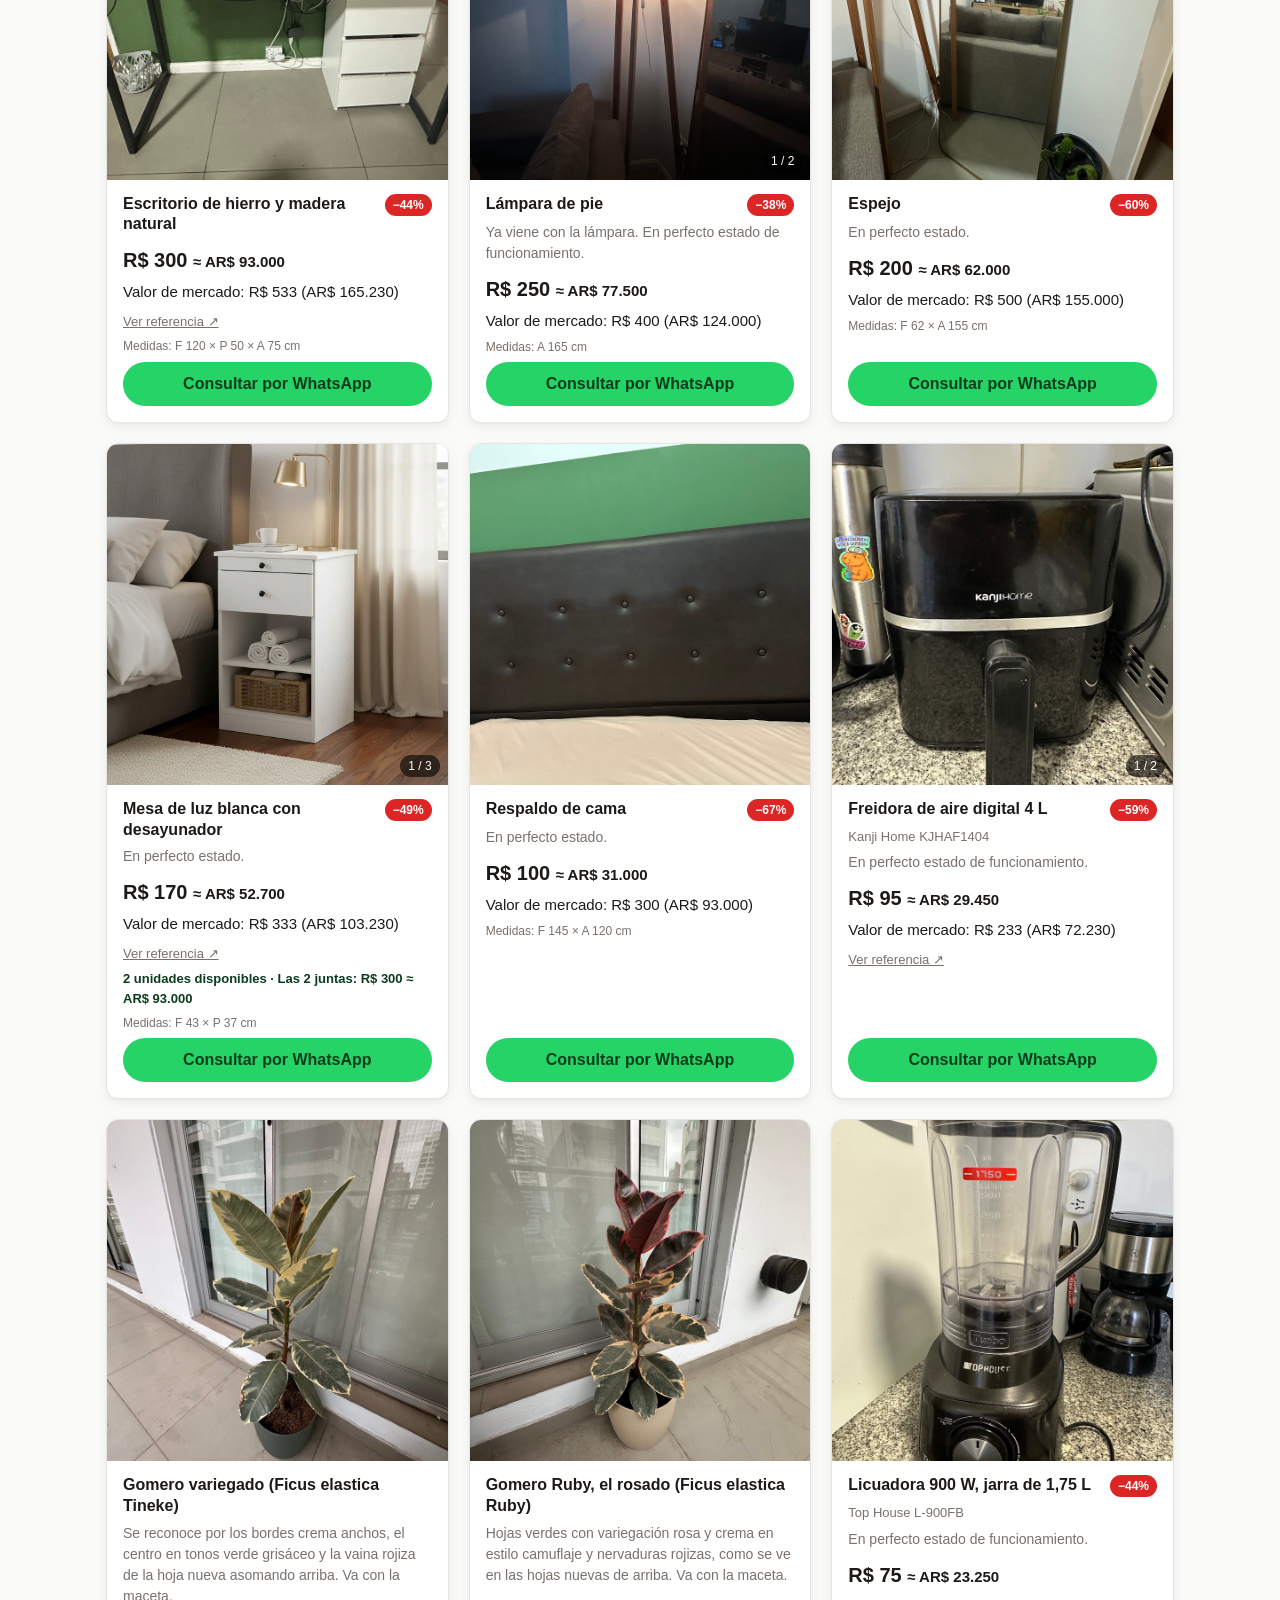
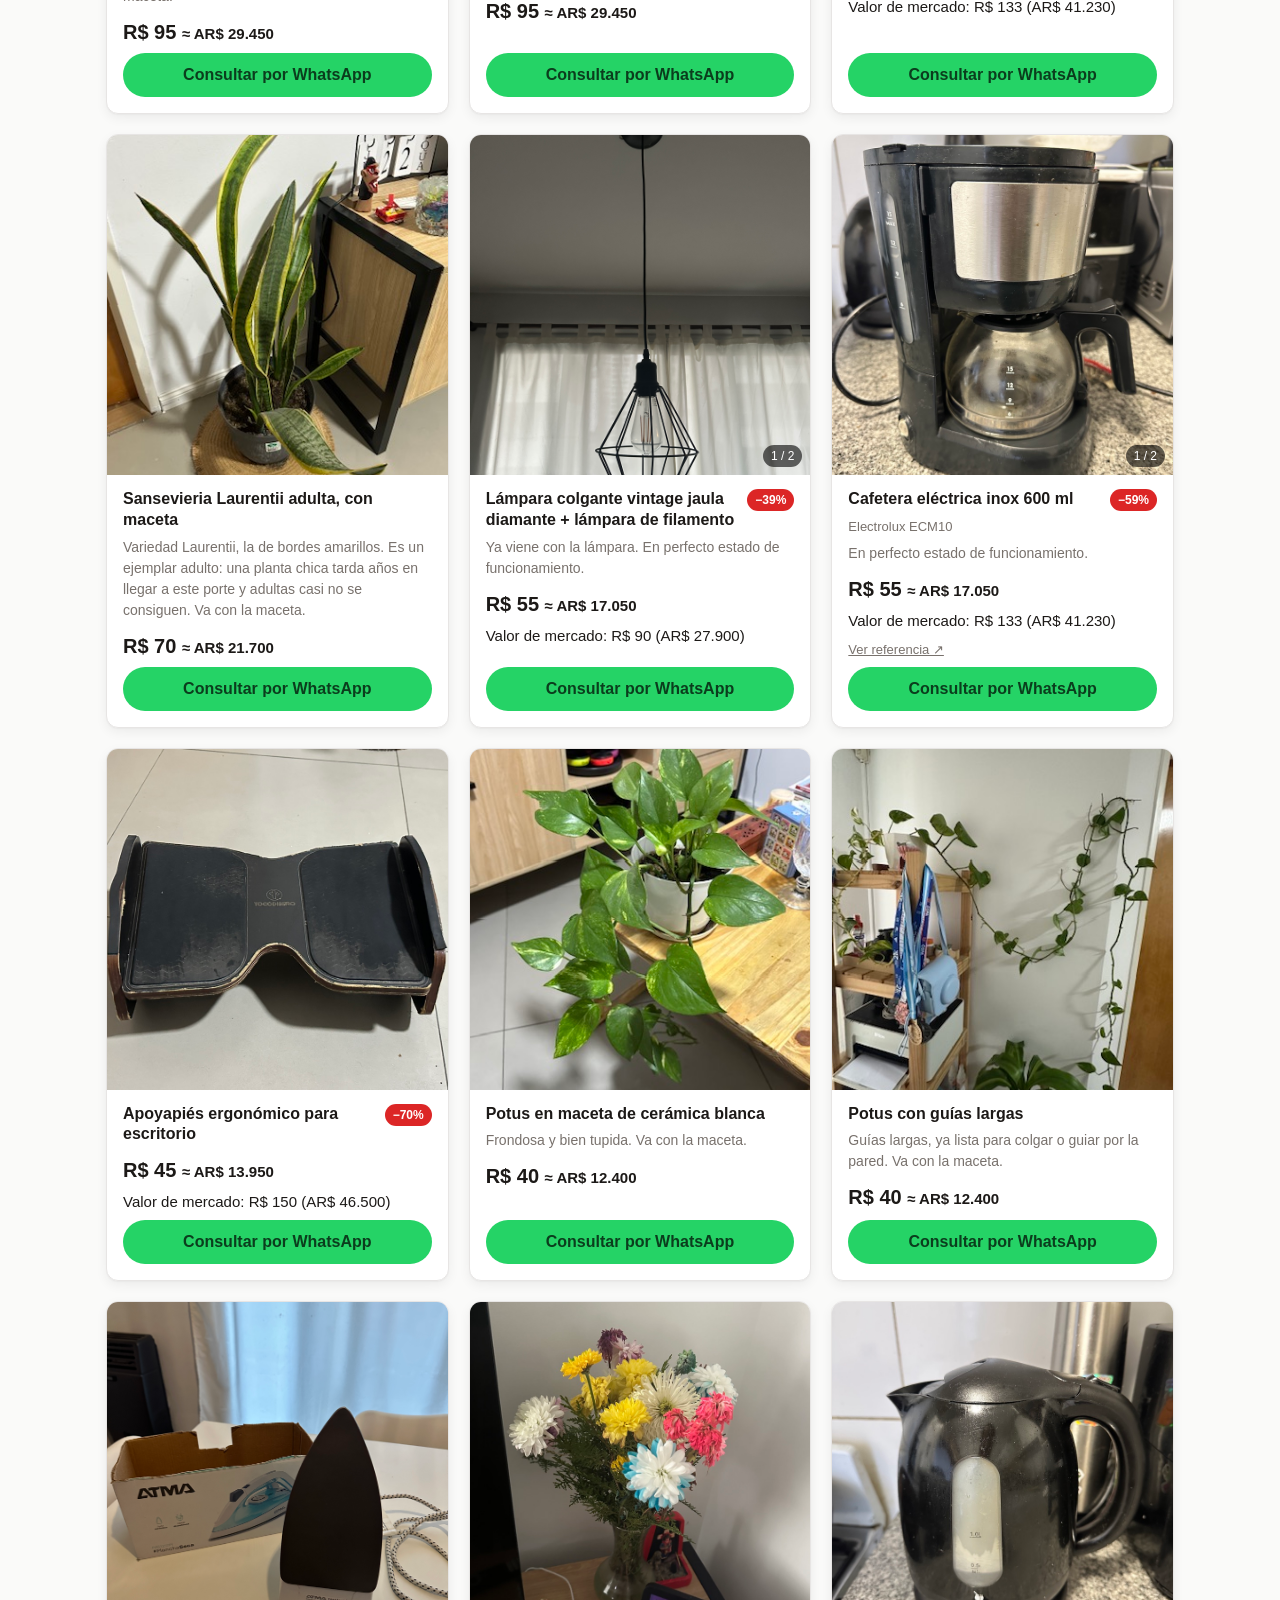
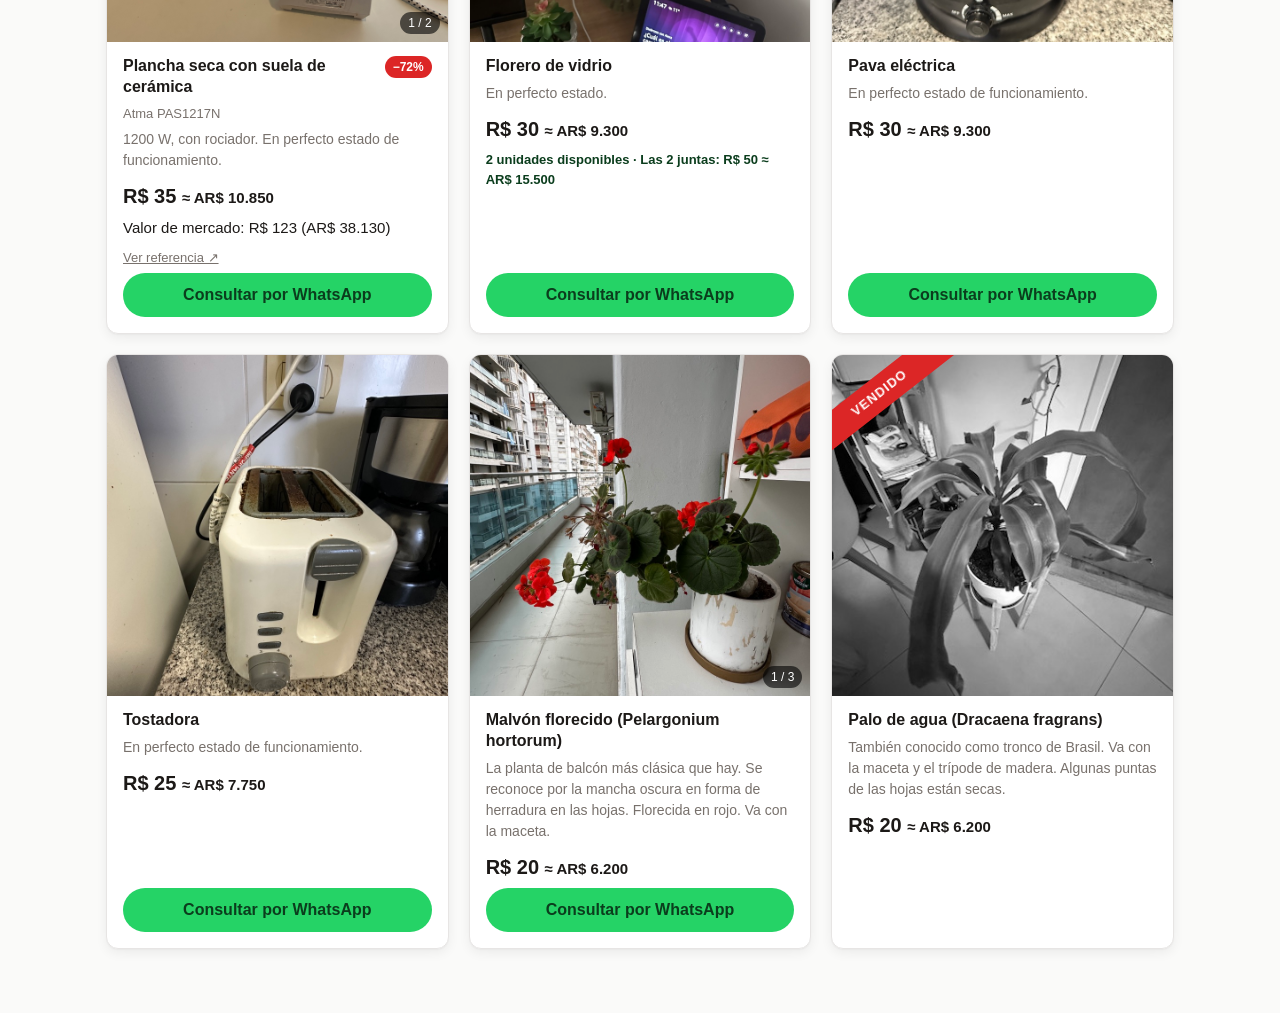
==== commit 4a8dc4dc: "content: raise the reference exchange rate to 310" ====
--- a/index.html
+++ b/index.html
@@ -27,7 +27,7 @@
       <p class="aviso__cotacao">
         <strong data-i18n="avisoCotacao">Cotización de referencia (sujeta a variación):</strong>
         <input id="cotacao" class="aviso__input" type="number" inputmode="decimal"
-               min="1" step="1" value="300" aria-label="Cotización BRL a ARS">
+               min="1" step="1" value="310" aria-label="Cotización BRL a ARS">
         <button id="cotacao-reset" class="btn-link" type="button" data-i18n="avisoResetar">Restablecer</button>
       </p>
       <p><span aria-hidden="true">✅</span> <span data-i18n="avisoPix"></span></p>
--- a/style.css
+++ b/style.css
@@ -18,6 +18,8 @@
   --focus: #2563eb;
   --ok-bg: #dcfce7;
   --ok-ink: #166534;
+  --aviso-bg: #fef3c7;
+  --aviso-ink: #92400e;
   --radius: 12px;
   --shadow: 0 1px 2px rgba(0,0,0,.04), 0 4px 12px rgba(0,0,0,.06);
   --shadow-hover: 0 2px 4px rgba(0,0,0,.06), 0 12px 24px rgba(0,0,0,.10);
@@ -167,9 +169,9 @@
 
 .preco { font-size: 20px; font-weight: 700; margin: 4px 0 0; }
 .preco--aberto { font-size: 16px; color: var(--muted); font-weight: 600; }
-.preco__ars { font-size: 15px; font-weight: 500; color: var(--muted); }
+.preco__ars { font-size: 15px; font-weight: 700; color: var(--text); }
 .mercado { font-size: 15px; color: var(--text); margin: 0; }
-.mercado span { font-weight: 700; }
+.mercado span { font-weight: 400; }
 .mercado__ref { color: var(--muted); display: inline-block; margin-top: 2px; font-size: 13px; }
 .combo { font-size: 13px; color: var(--accent-ink); margin: 0; font-weight: 600; }
 .meta { font-size: 12px; color: var(--muted); margin: 0; }
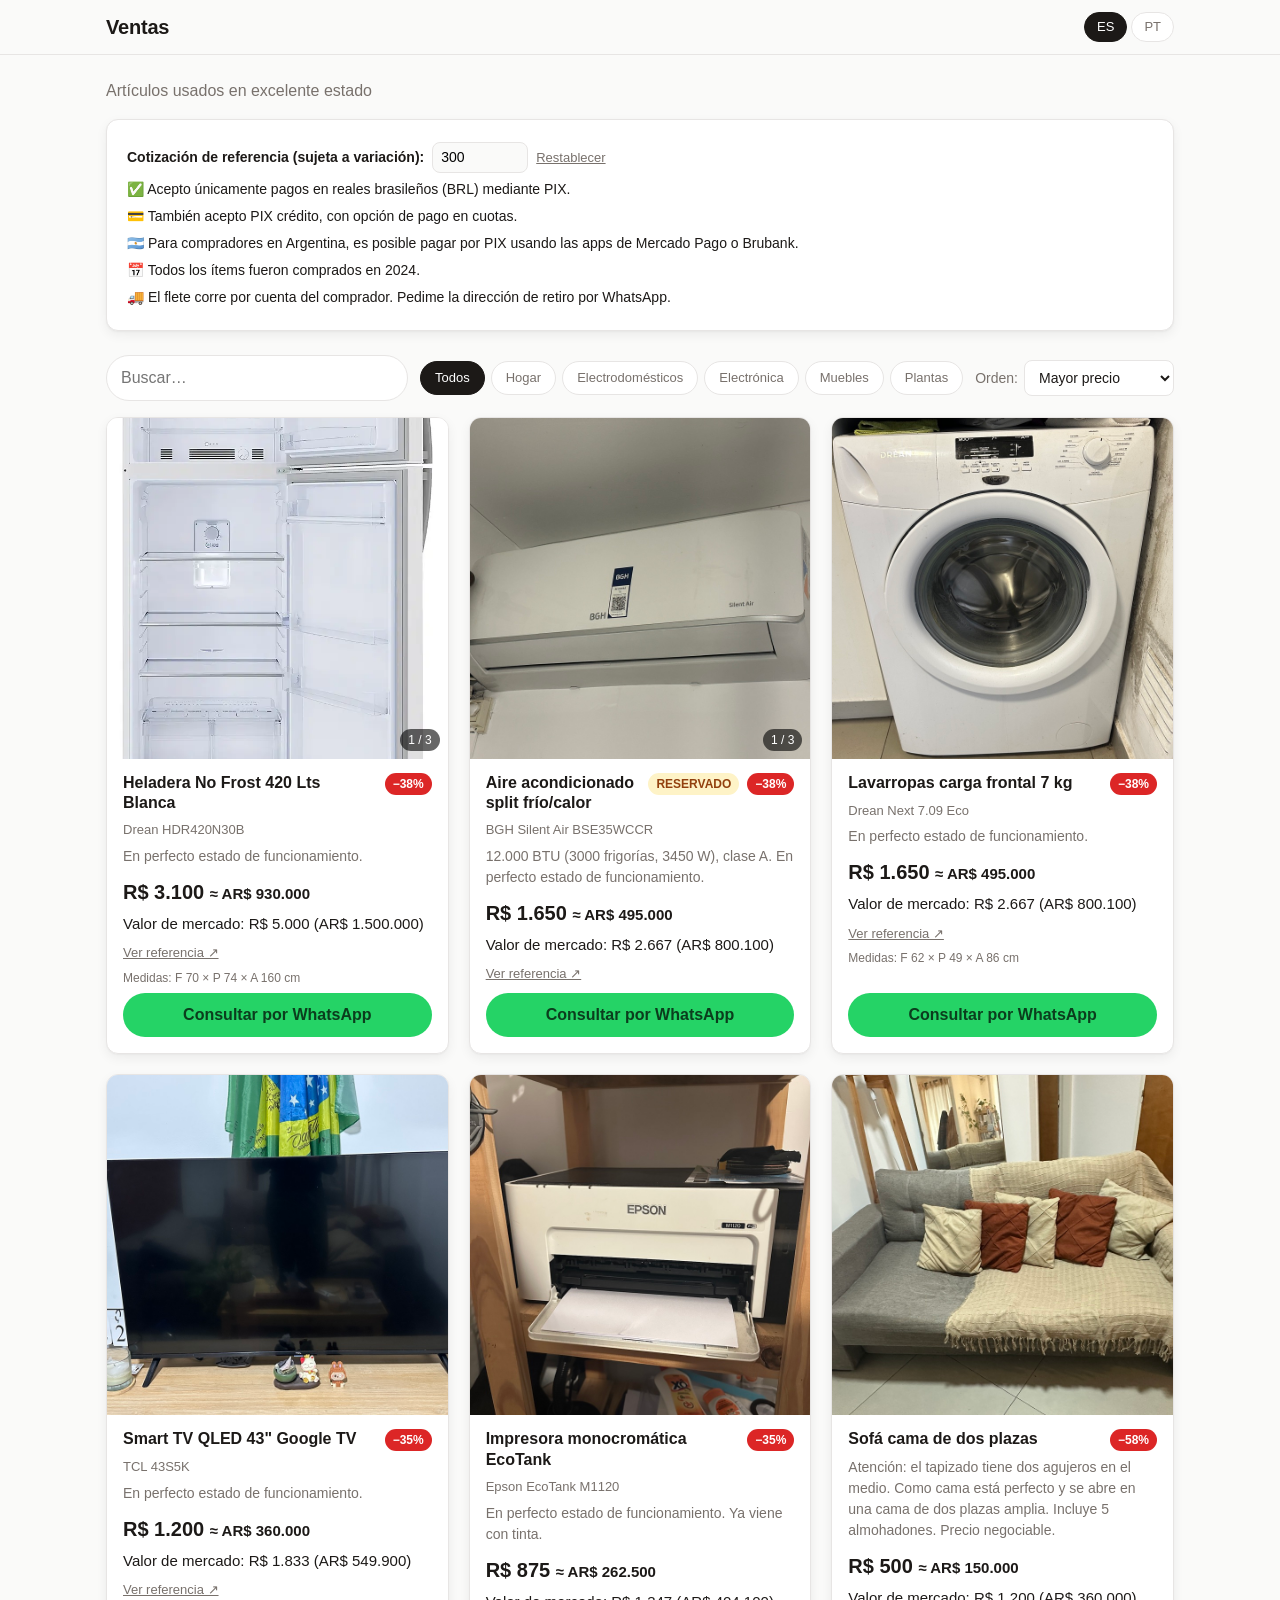
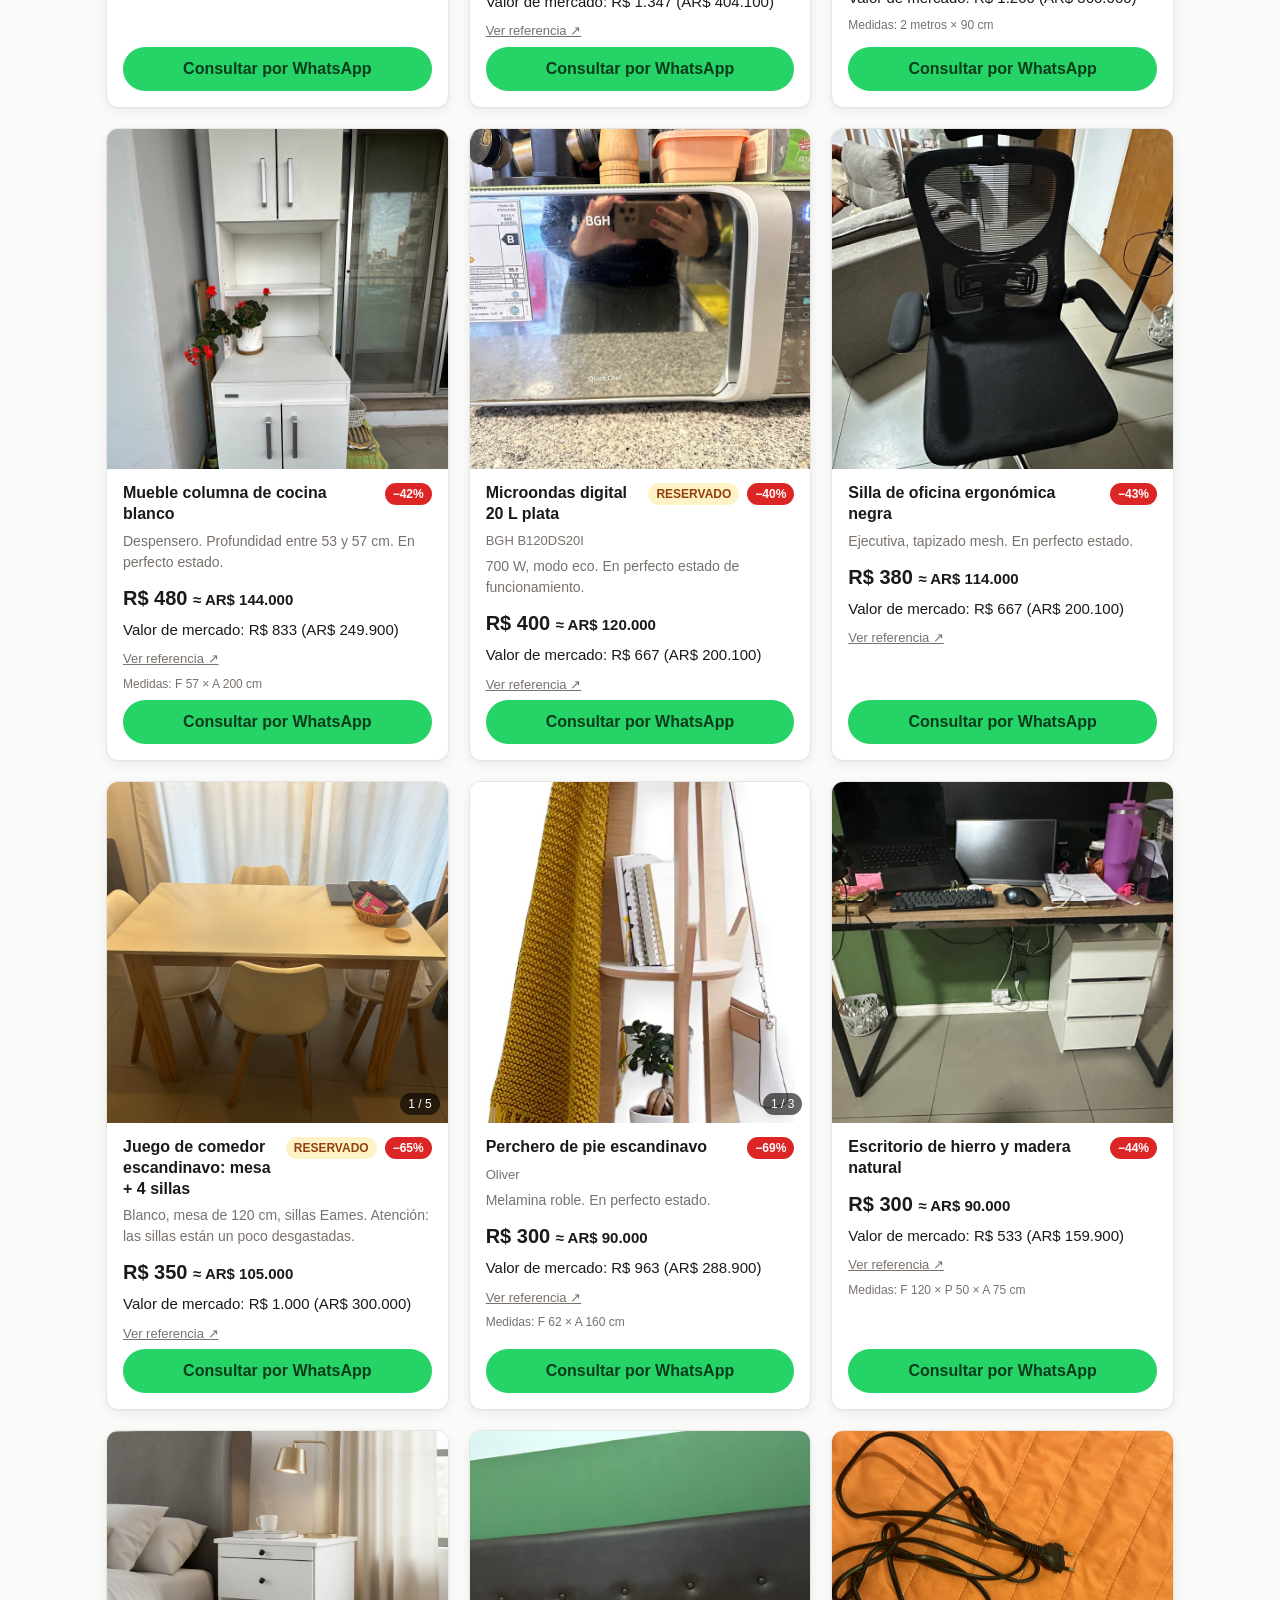
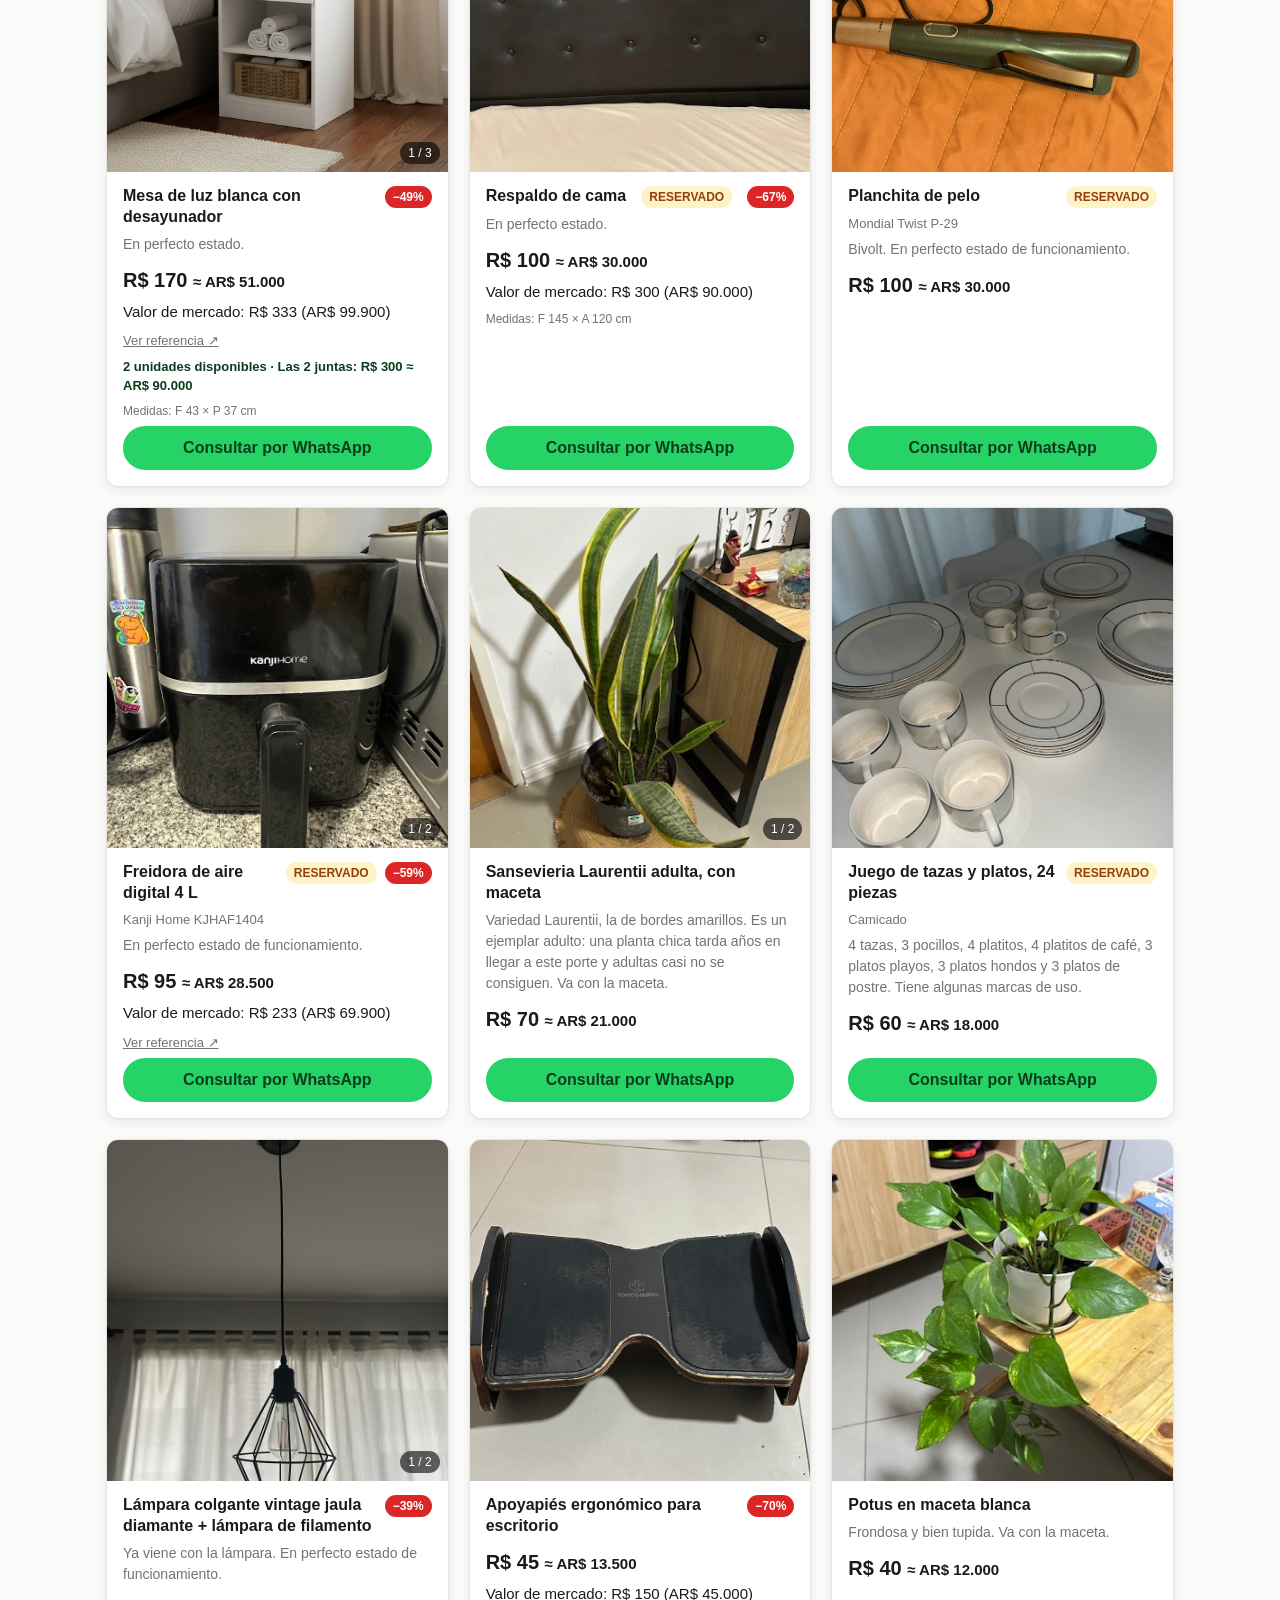
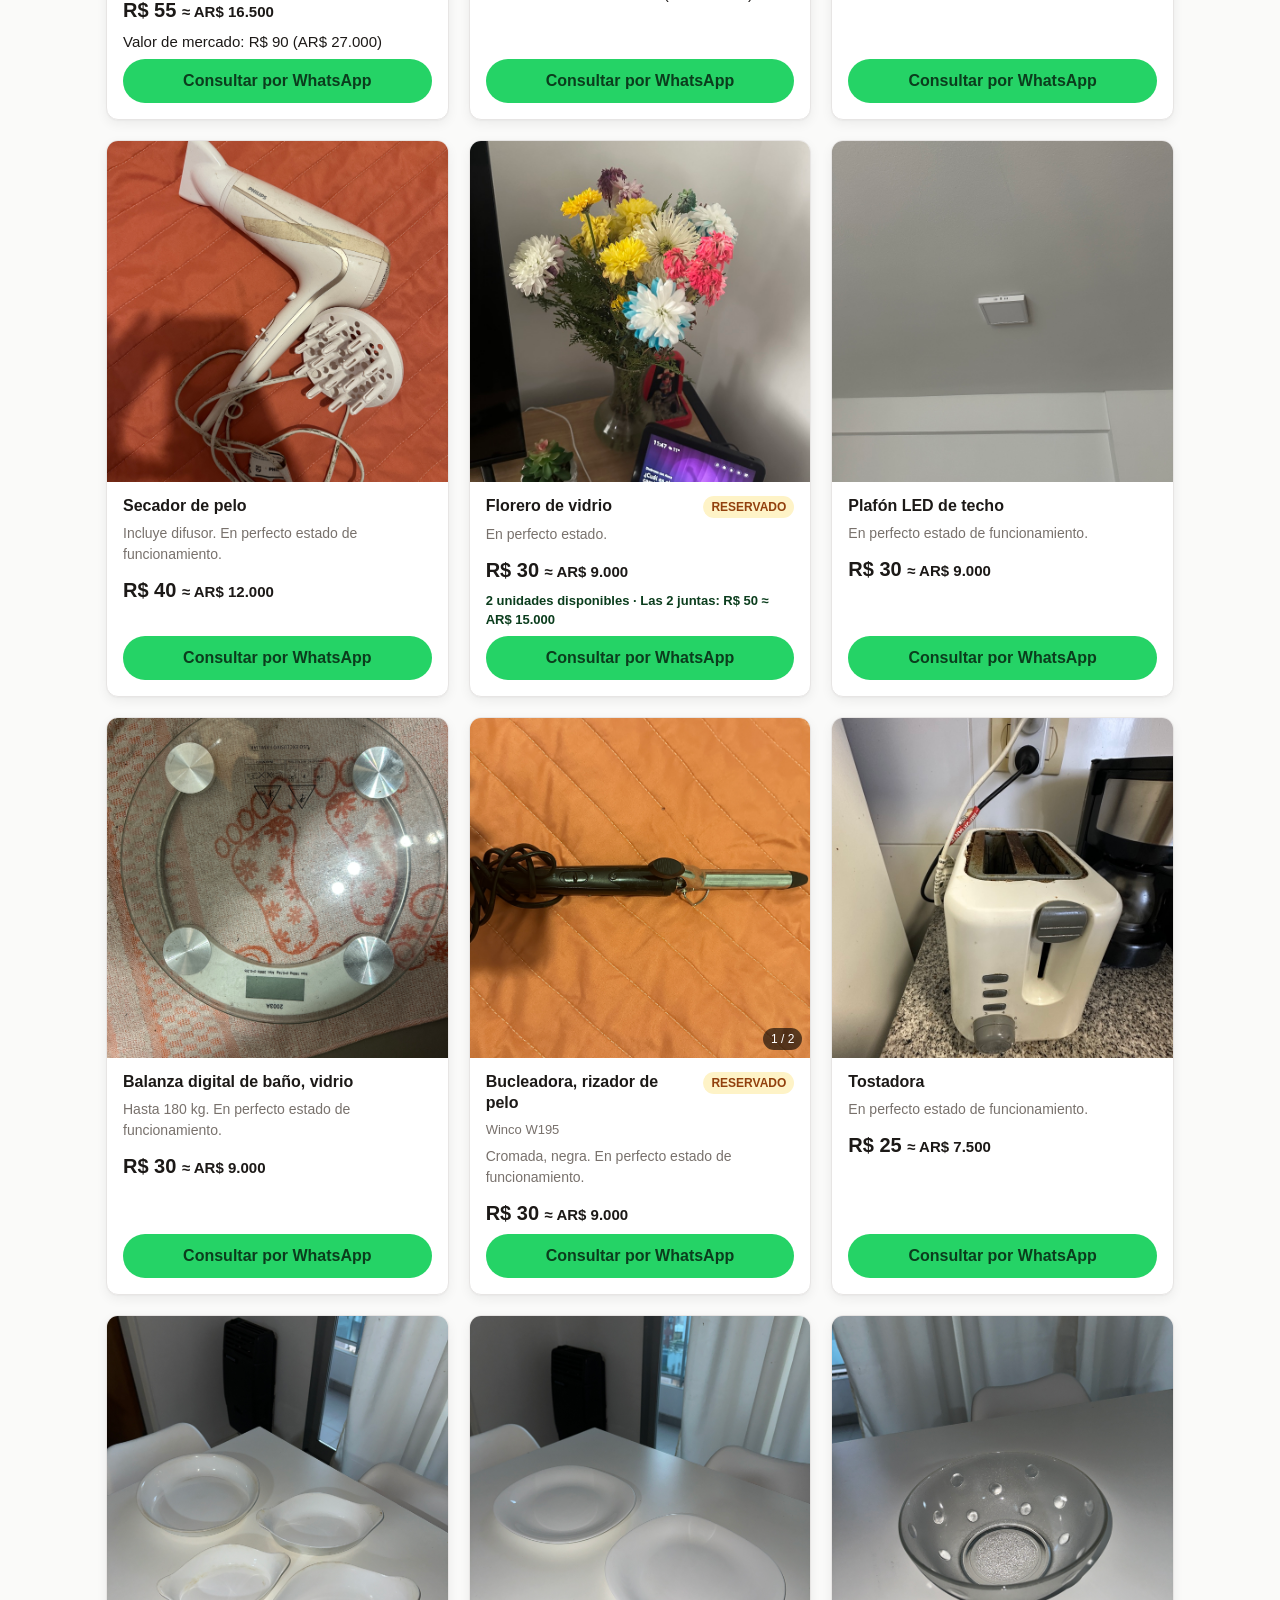
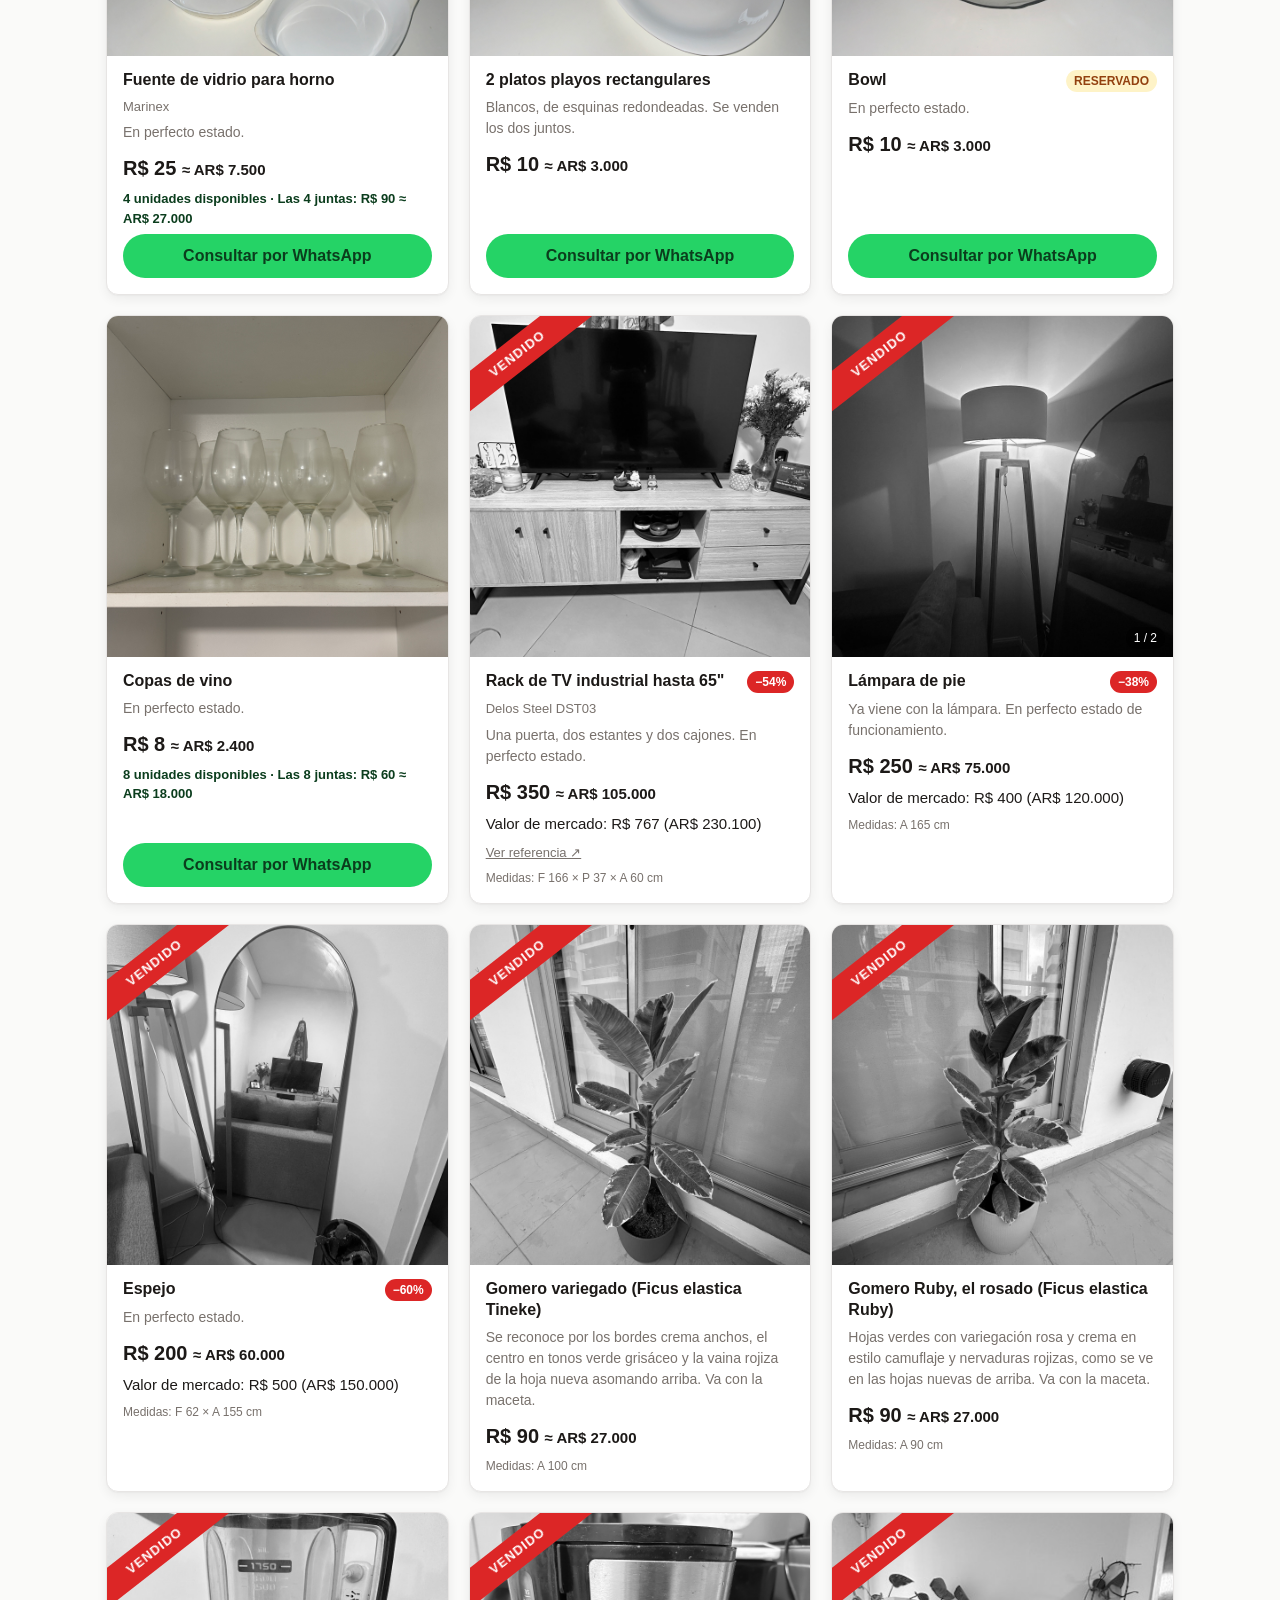
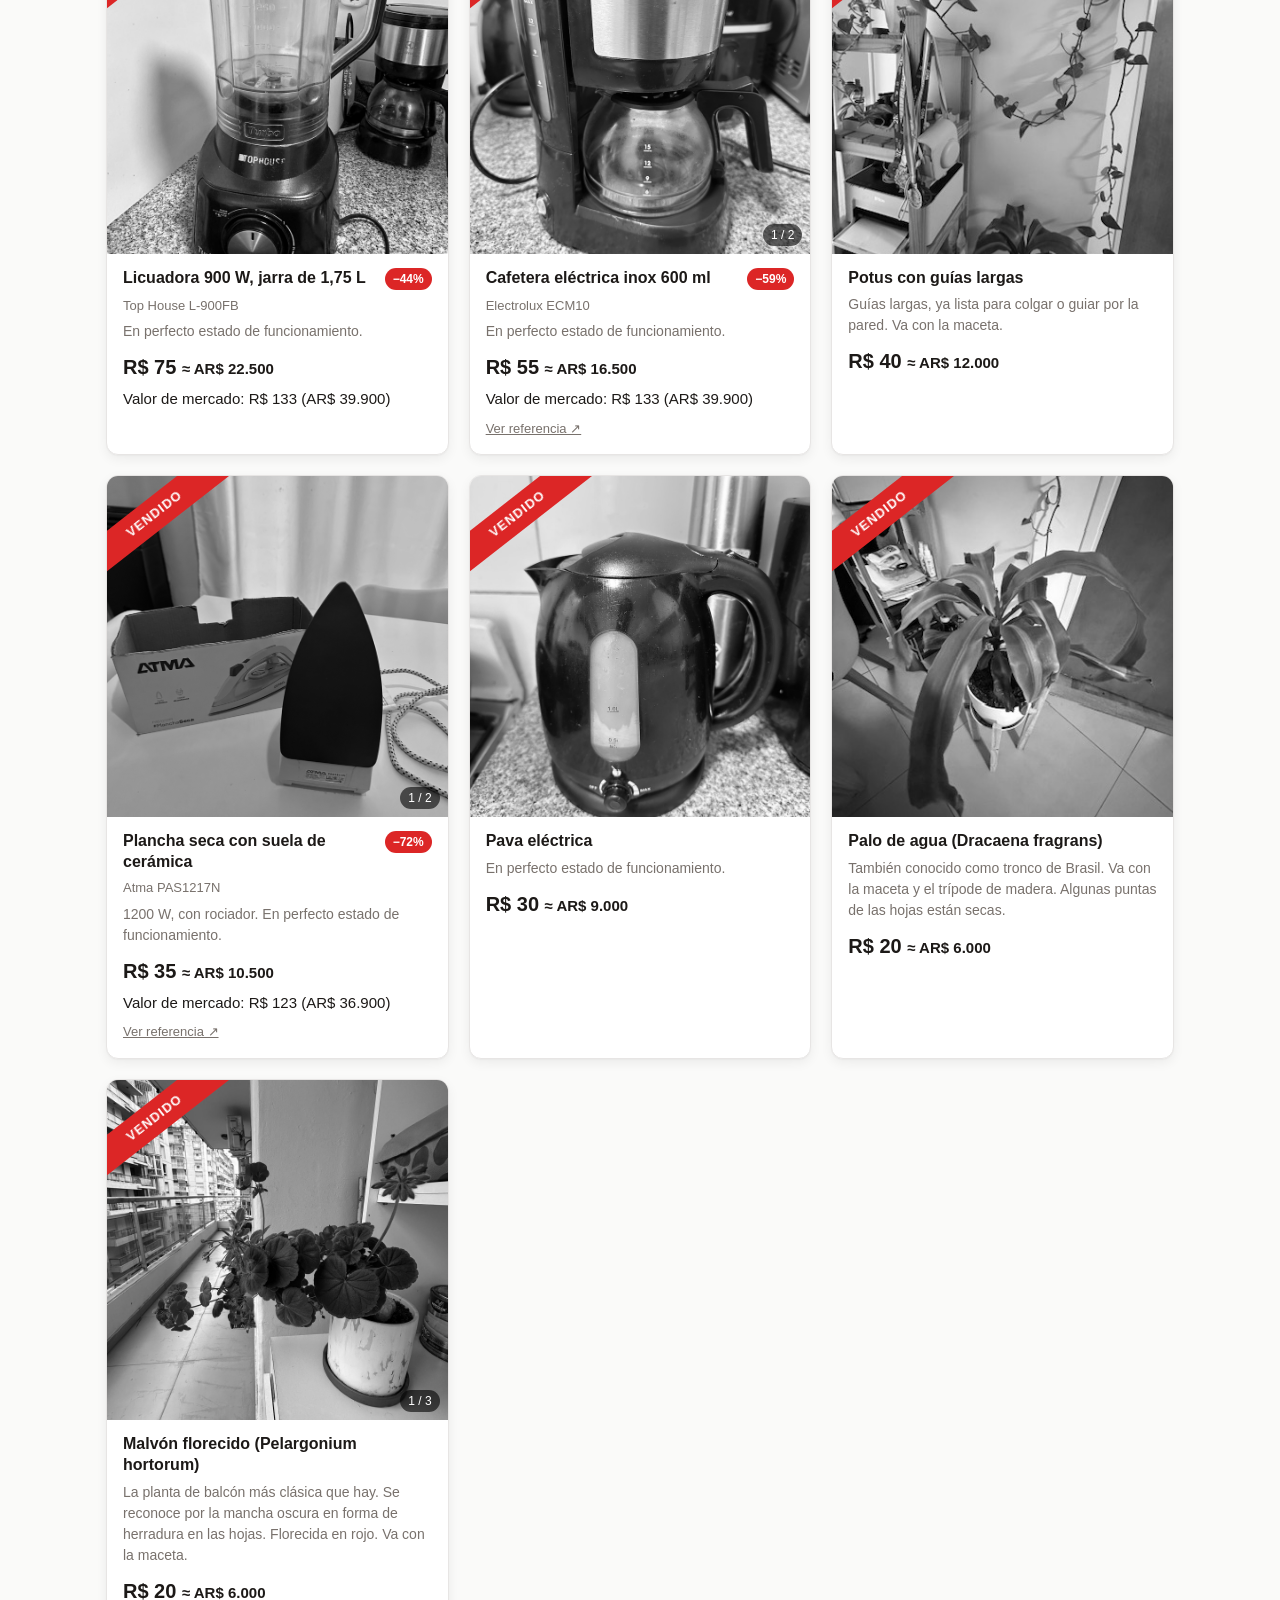
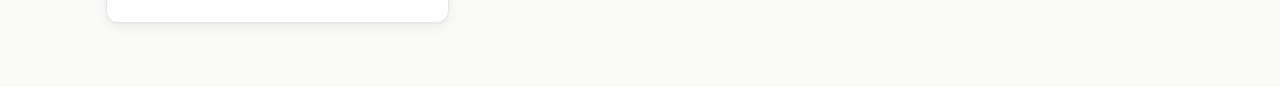
==== commit b94d2e7e: "content: lower the reference exchange rate to 300 Co-Authored-By: Claude Opus 5 (1M context) <norepl" ====
--- a/index.html
+++ b/index.html
@@ -27,7 +27,7 @@
       <p class="aviso__cotacao">
         <strong data-i18n="avisoCotacao">Cotización de referencia (sujeta a variación):</strong>
         <input id="cotacao" class="aviso__input" type="number" inputmode="decimal"
-               min="1" step="1" value="310" aria-label="Cotización BRL a ARS">
+               min="1" step="1" value="300" aria-label="Cotización BRL a ARS">
         <button id="cotacao-reset" class="btn-link" type="button" data-i18n="avisoResetar">Restablecer</button>
       </p>
       <p><span aria-hidden="true">✅</span> <span data-i18n="avisoPix"></span></p>
--- a/style.css
+++ b/style.css
@@ -167,6 +167,8 @@
   font-size: 12px; font-weight: 700; padding: 2px 8px; border-radius: 999px;
 }
 
+.badge--reservado { background: var(--aviso-bg); color: var(--aviso-ink); }
+
 .preco { font-size: 20px; font-weight: 700; margin: 4px 0 0; }
 .preco--aberto { font-size: 16px; color: var(--muted); font-weight: 600; }
 .preco__ars { font-size: 15px; font-weight: 700; color: var(--text); }
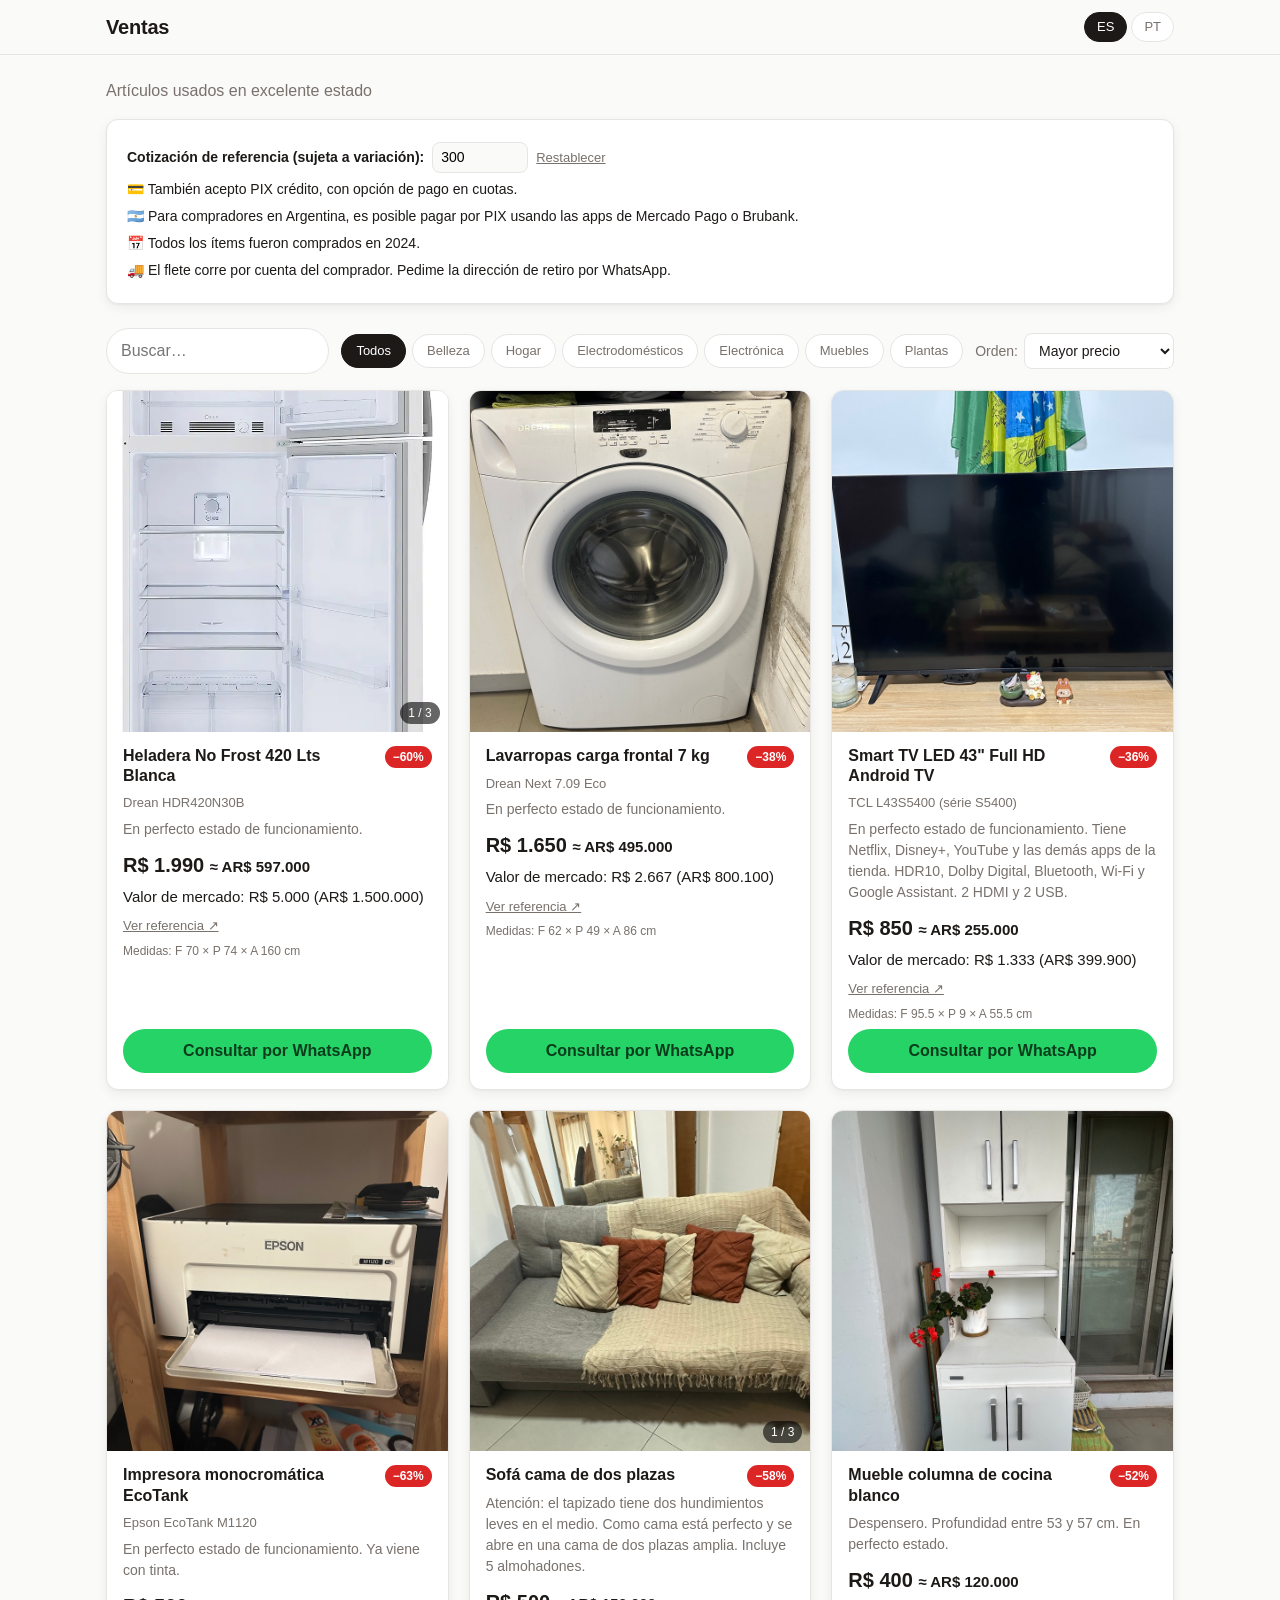
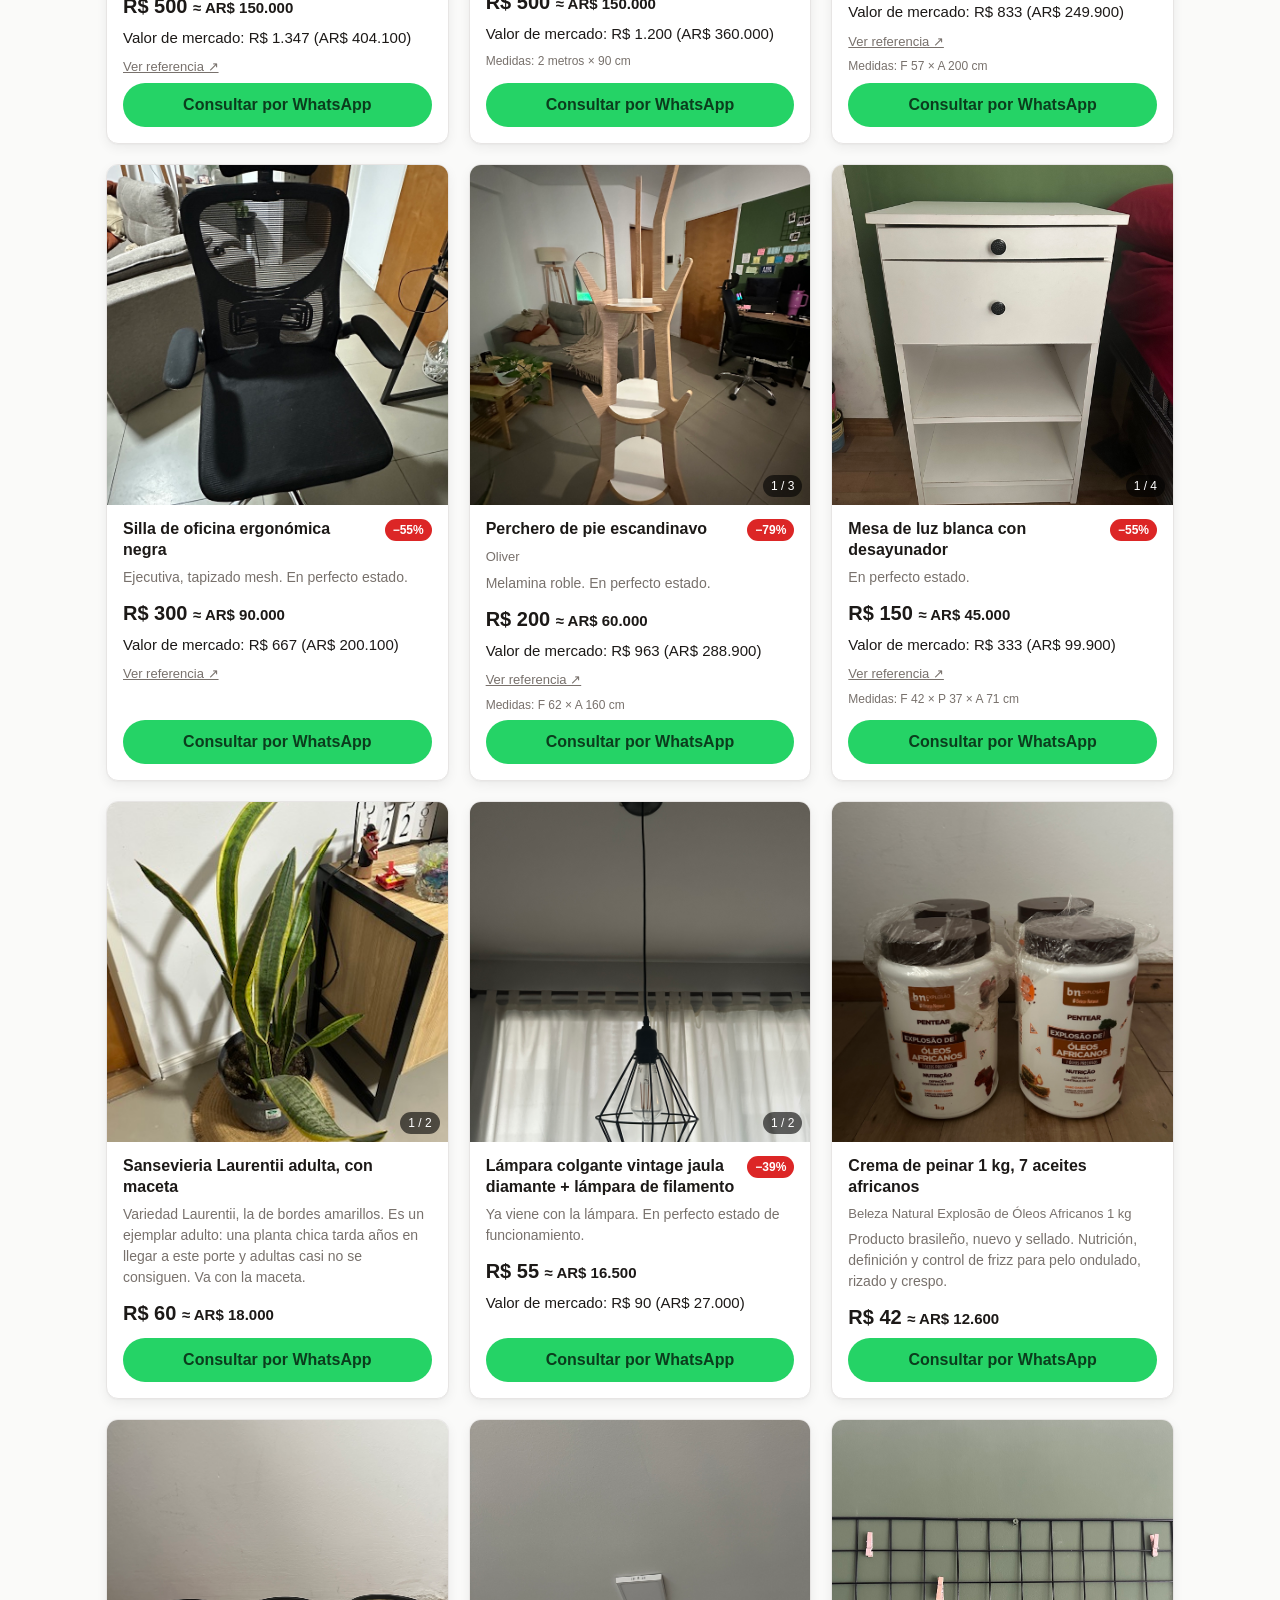
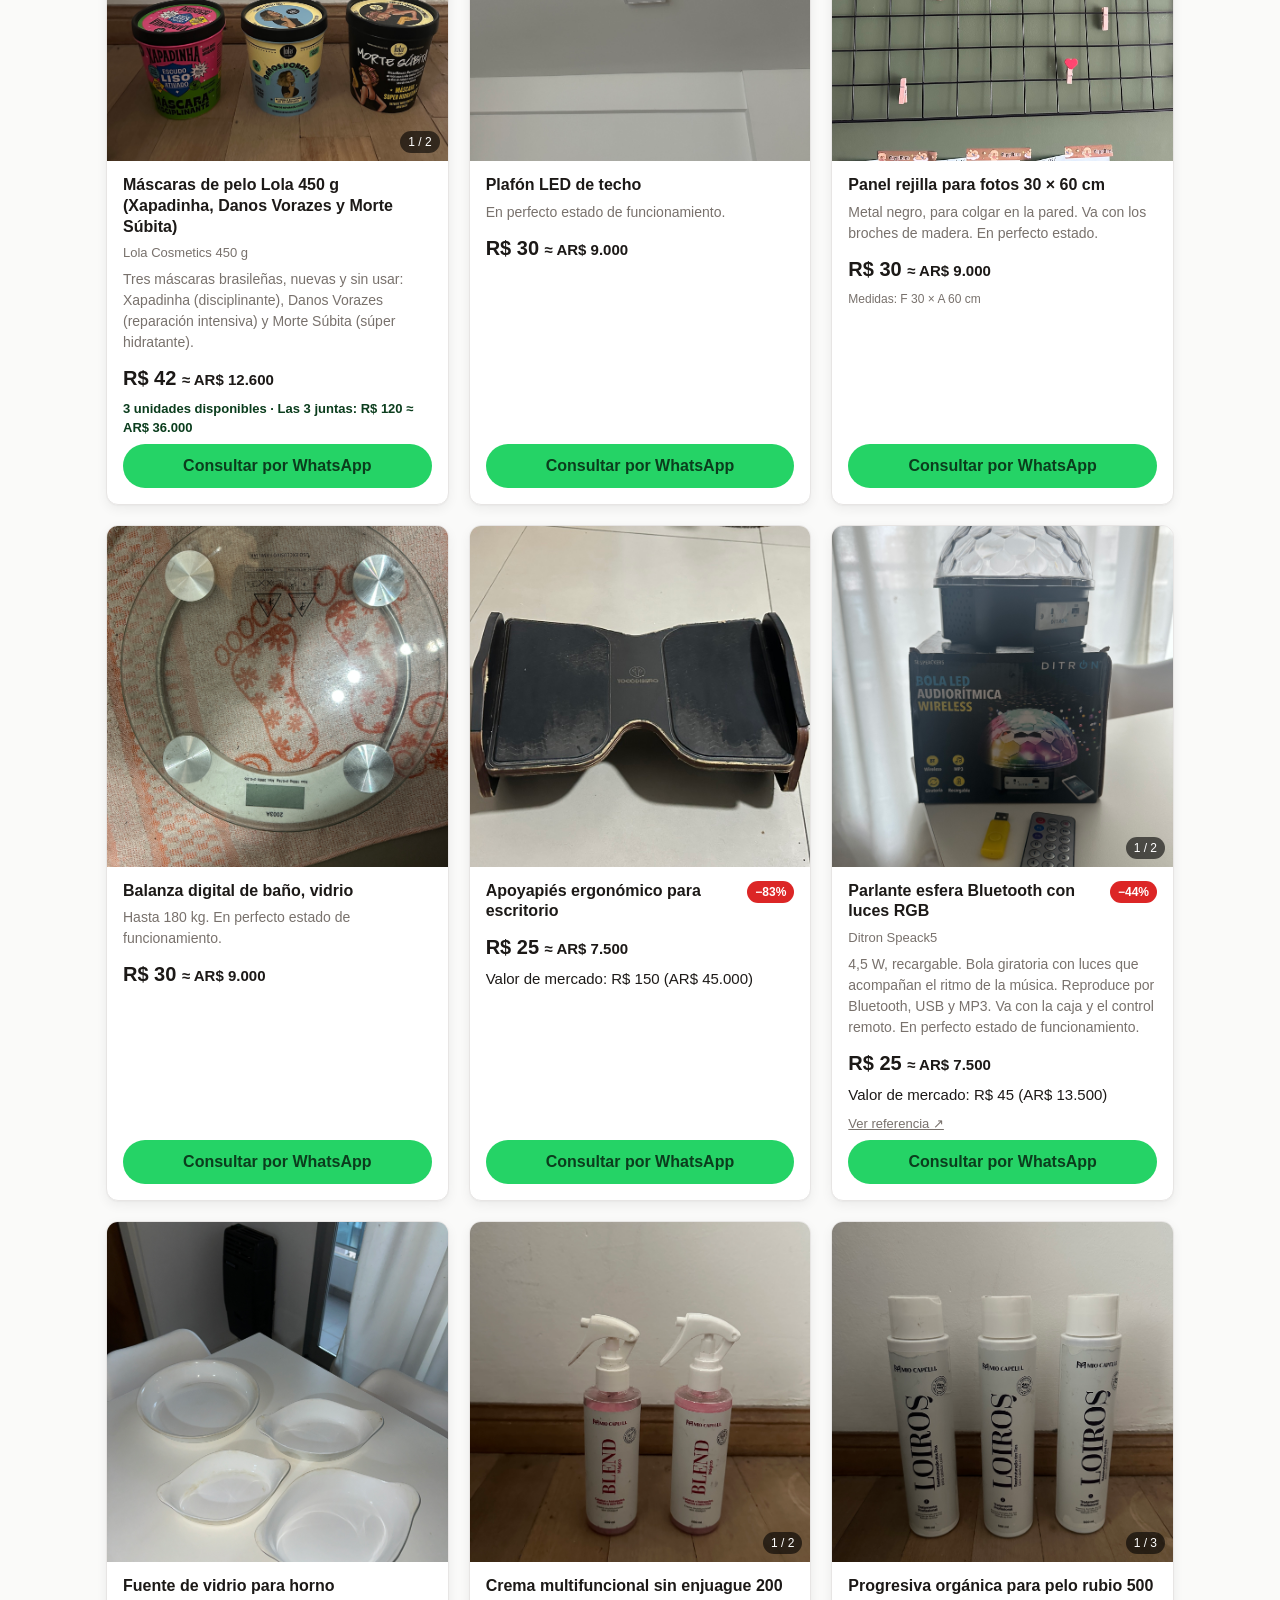
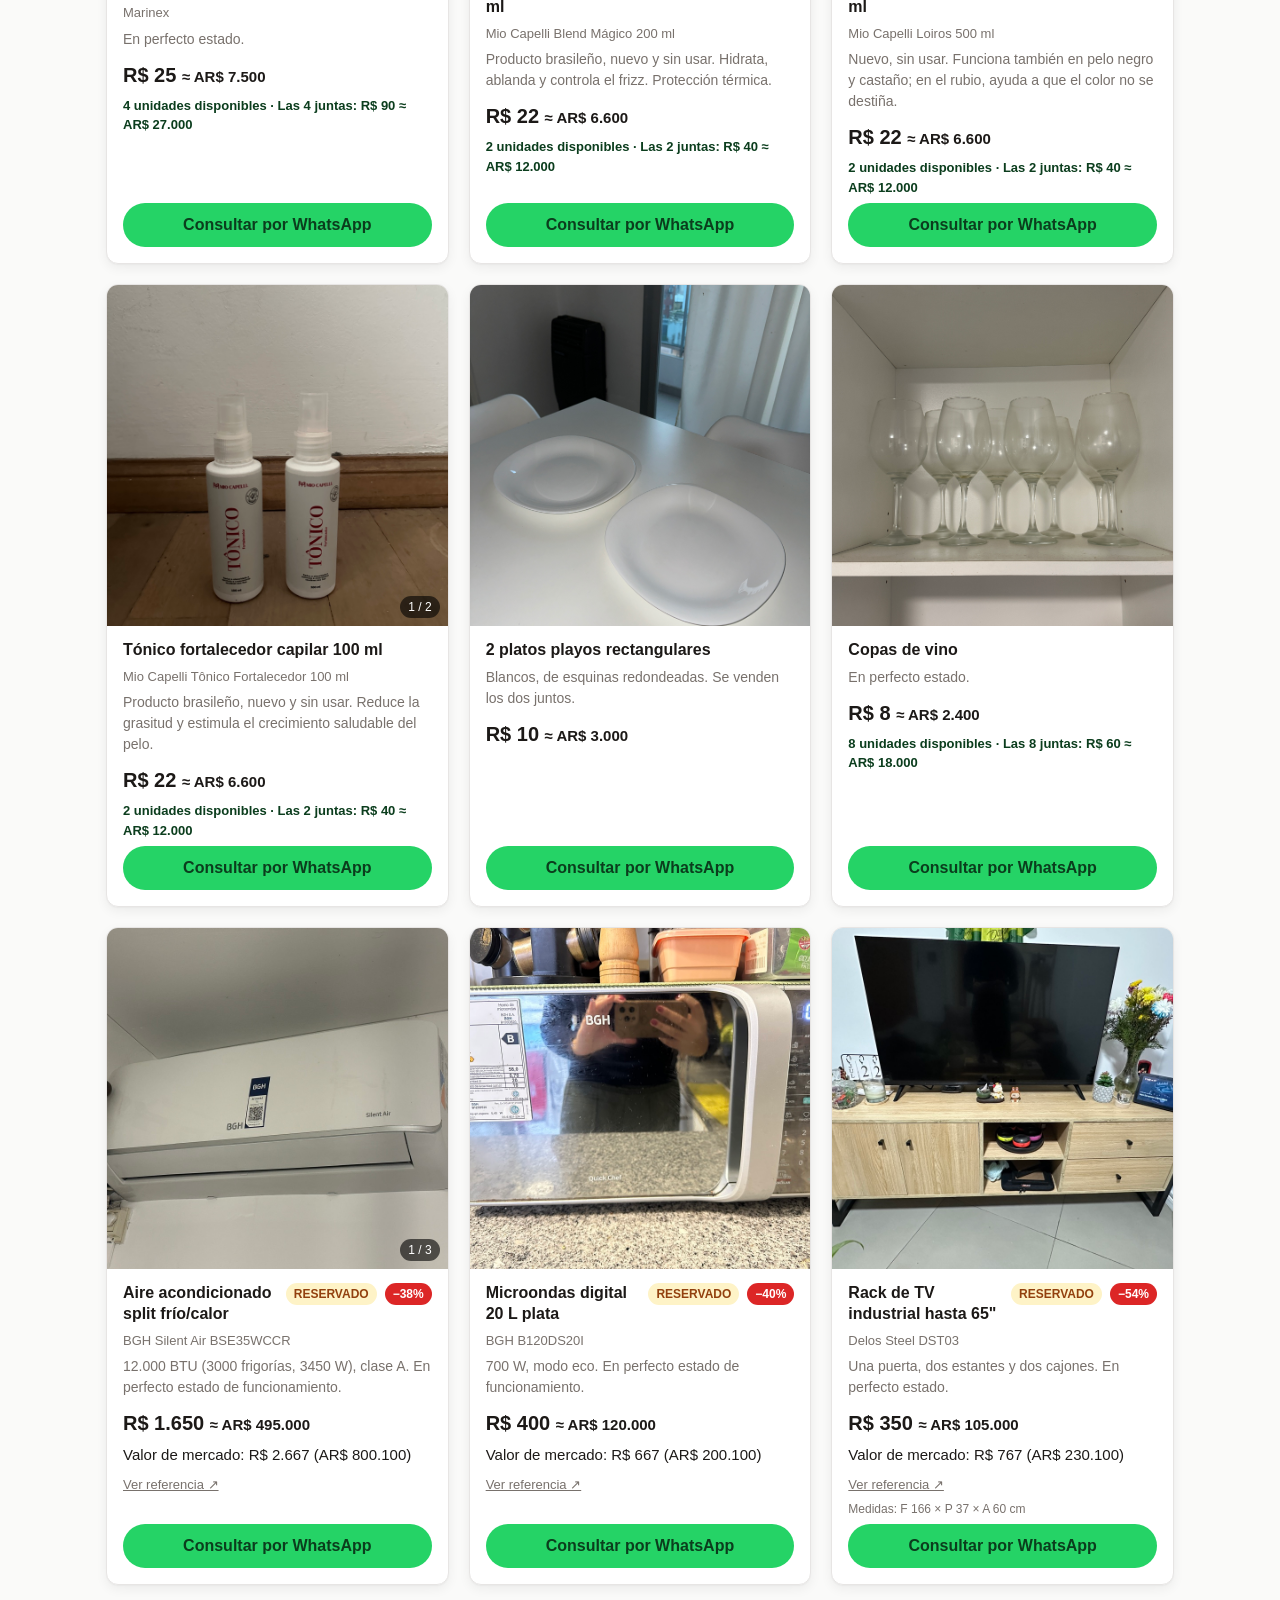
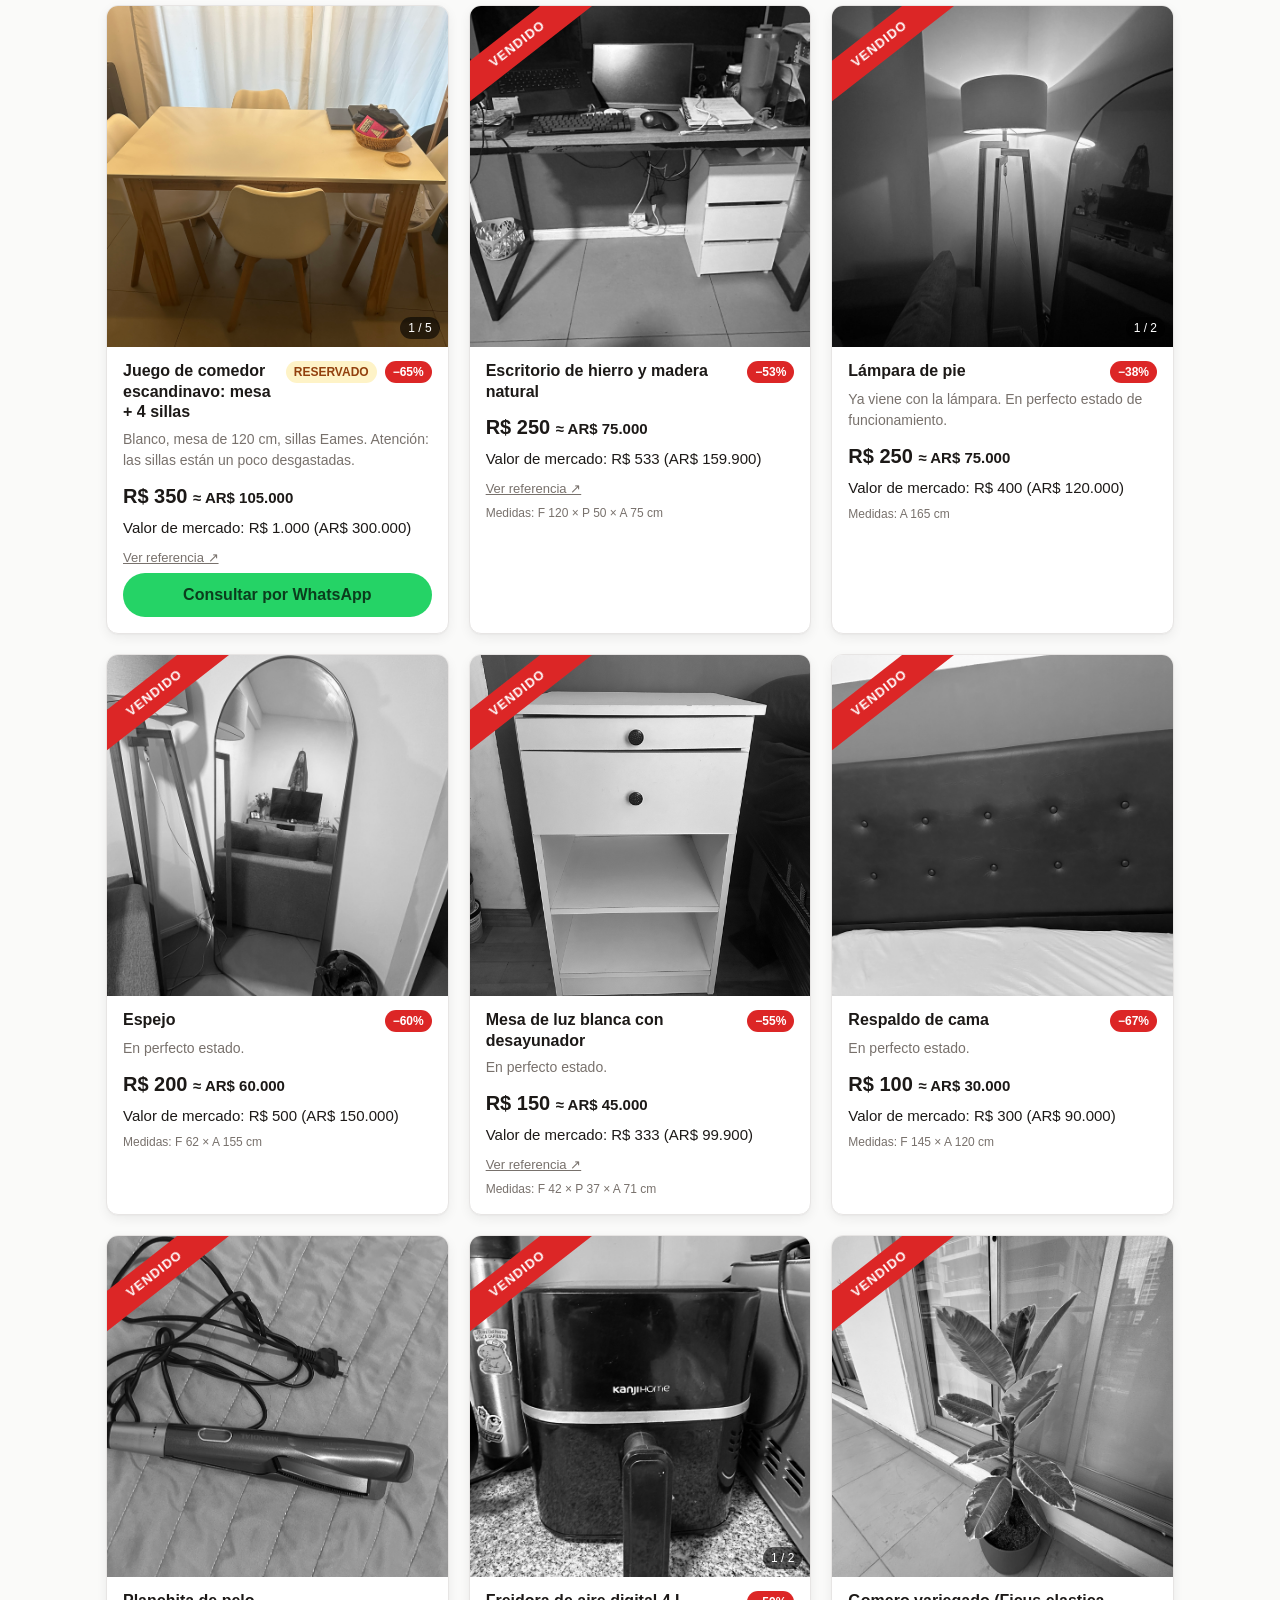
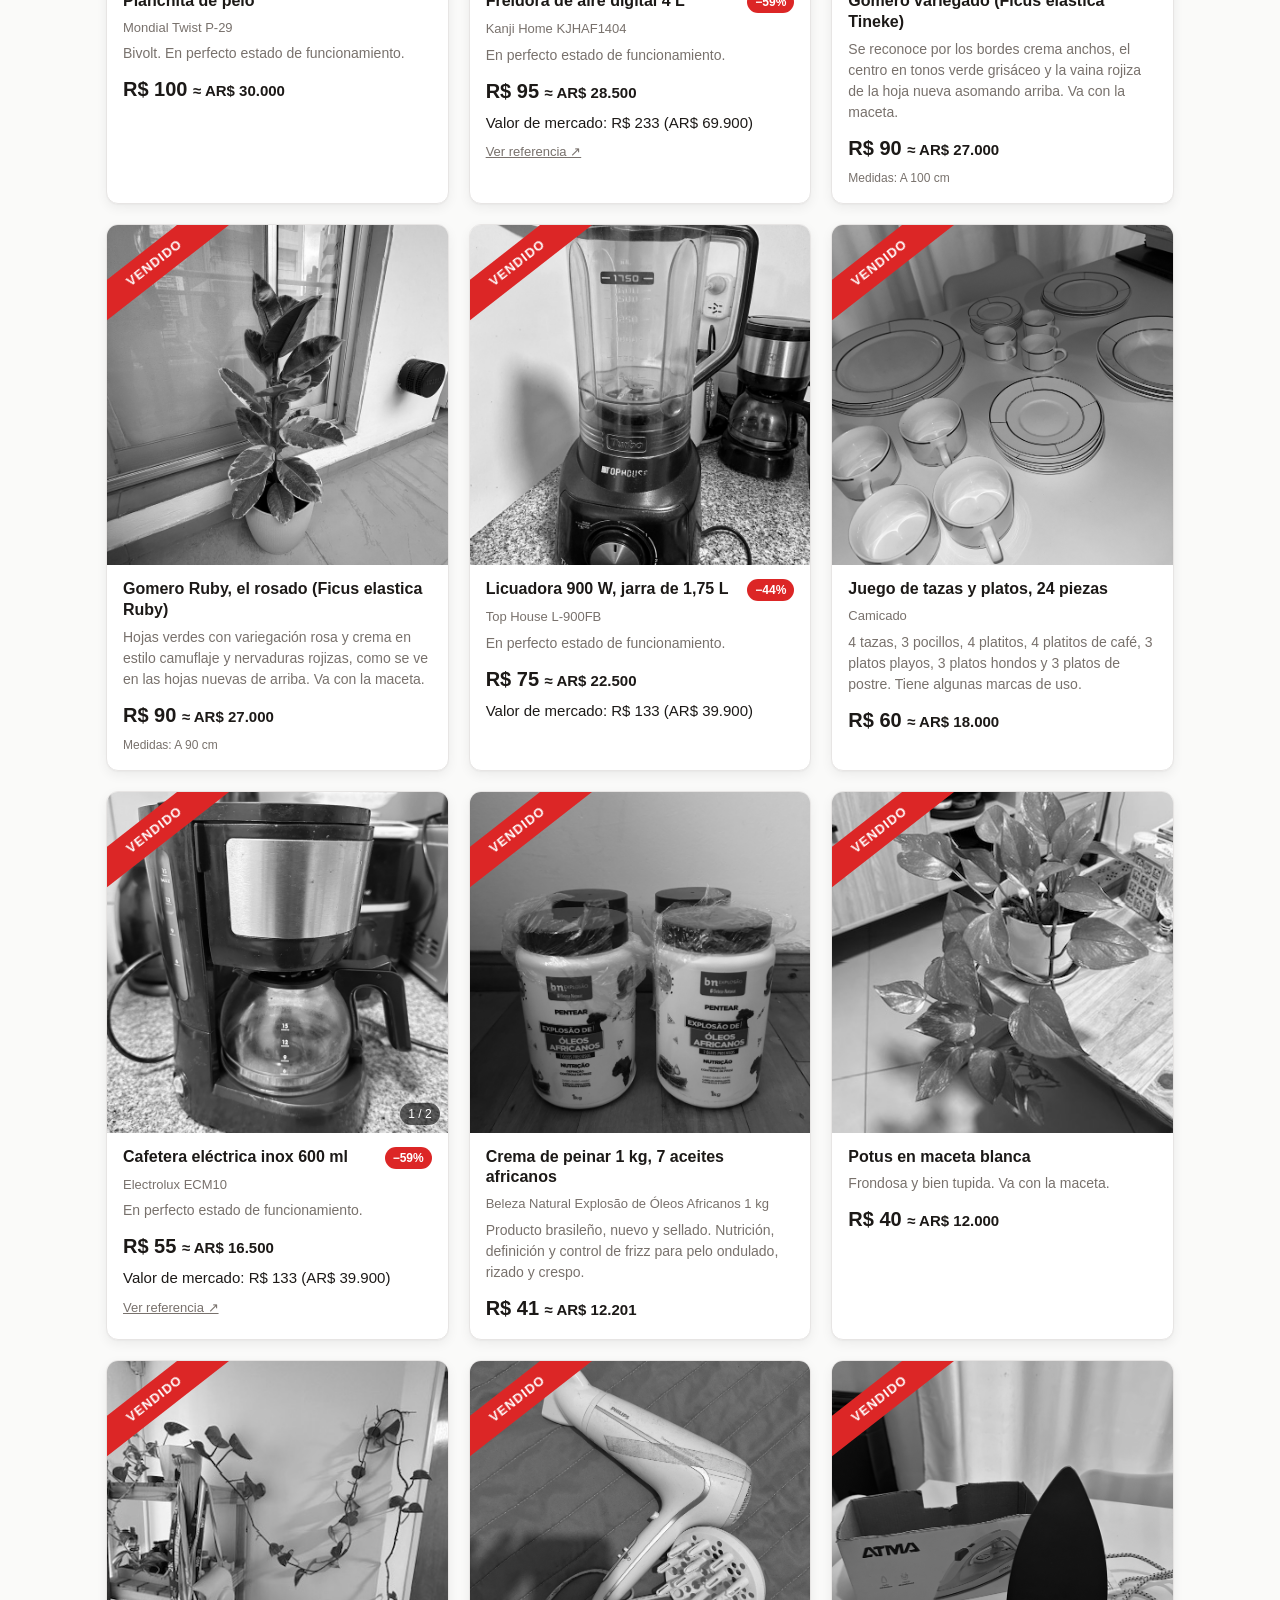
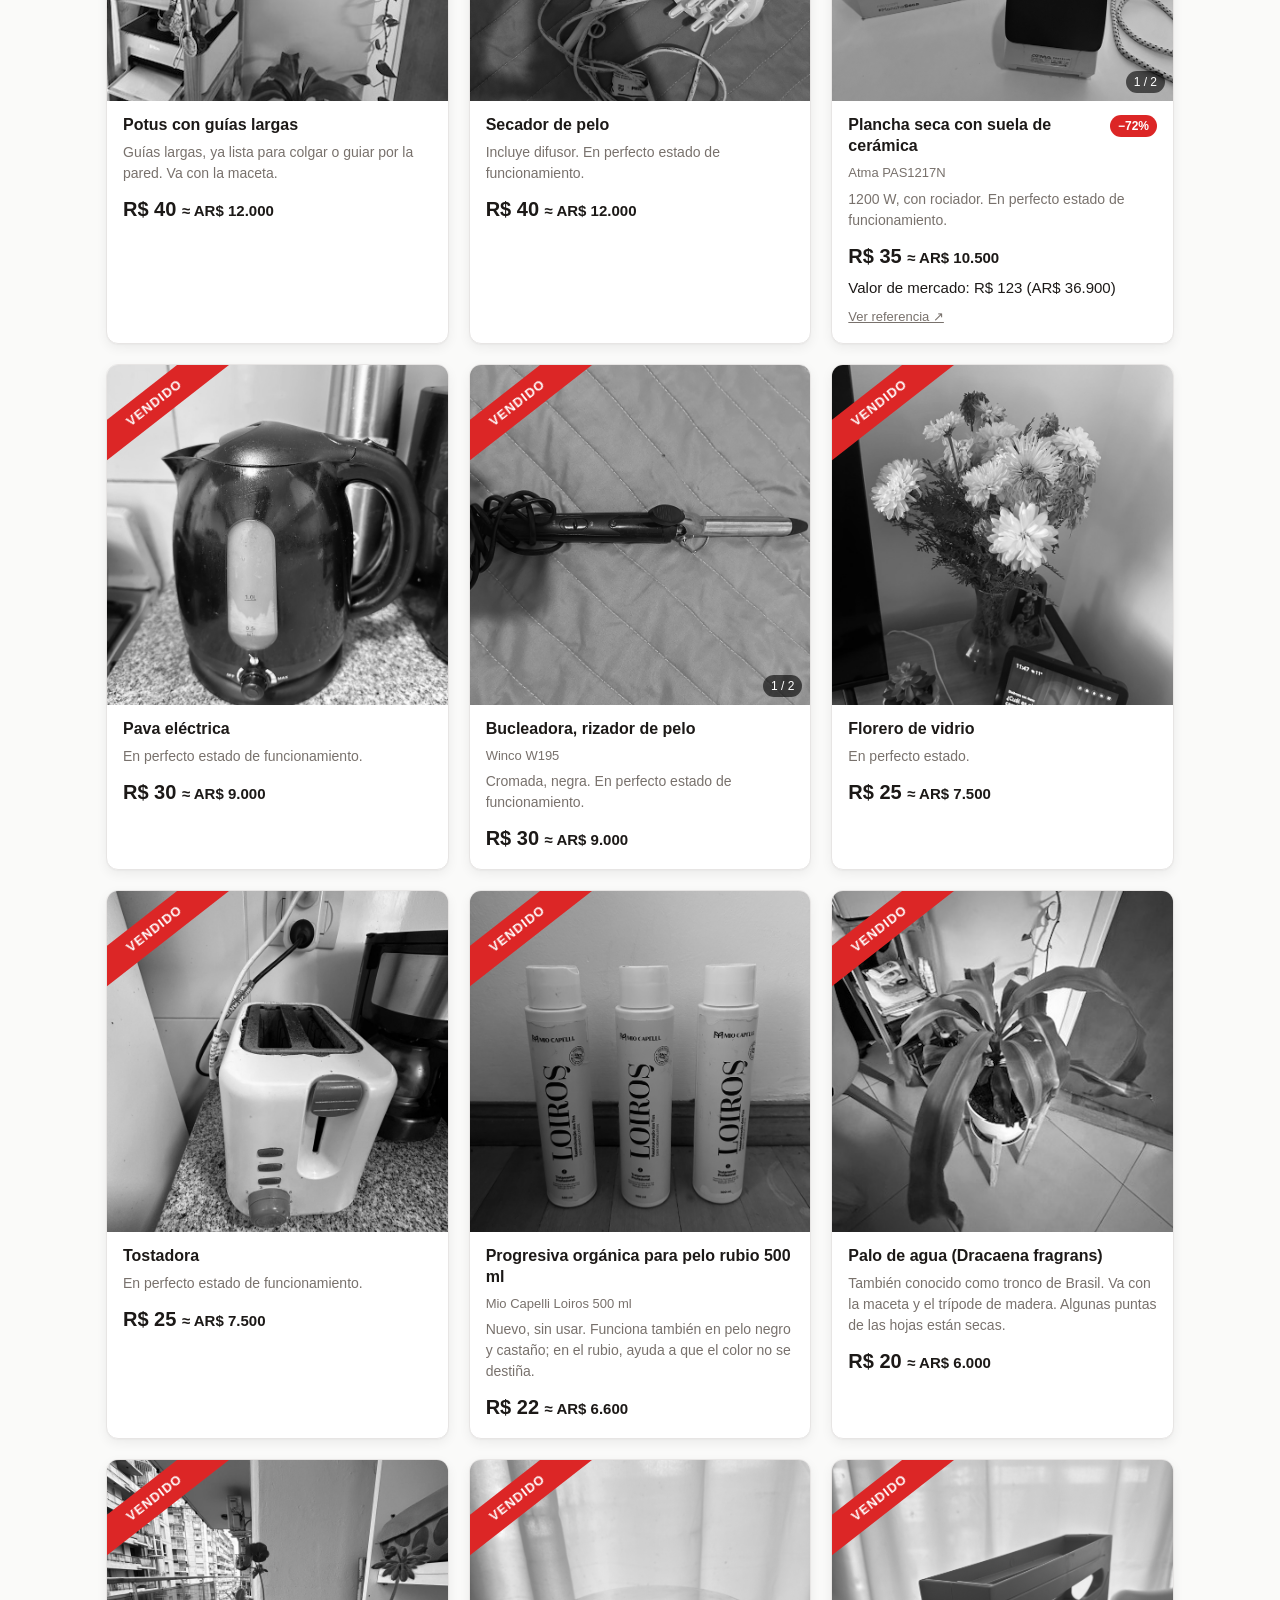
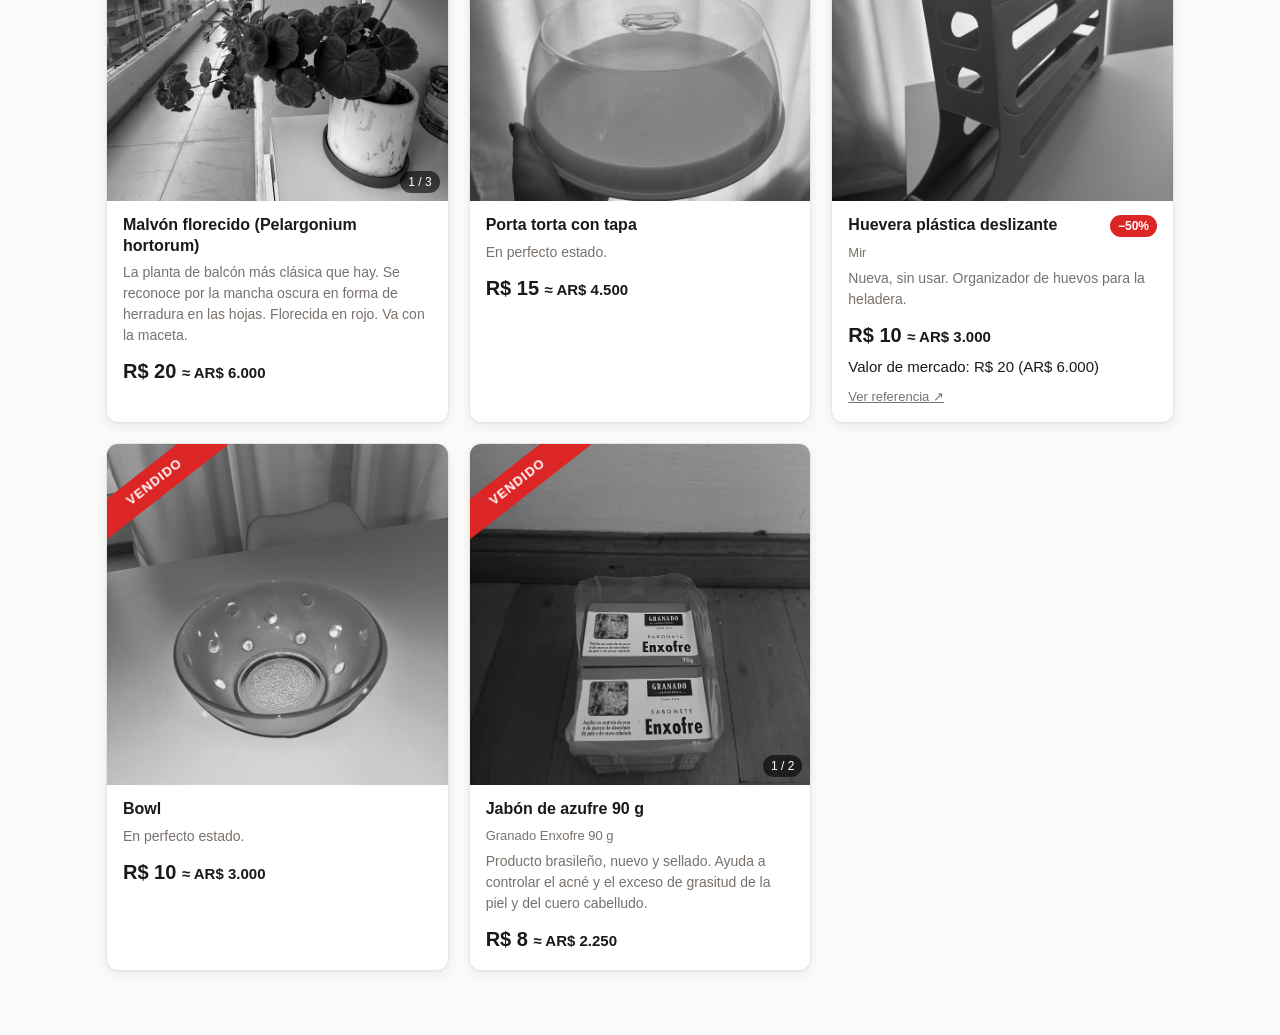
==== commit e55f59fc: "content: drop the BRL-only payment notice Co-Authored-By: Claude Opus 5 (1M context) <noreply@anthro" ====
--- a/index.html
+++ b/index.html
@@ -30,7 +30,6 @@
                min="1" step="1" value="300" aria-label="Cotización BRL a ARS">
         <button id="cotacao-reset" class="btn-link" type="button" data-i18n="avisoResetar">Restablecer</button>
       </p>
-      <p><span aria-hidden="true">✅</span> <span data-i18n="avisoPix"></span></p>
       <p><span aria-hidden="true">💳</span> <span data-i18n="avisoCredito"></span></p>
       <p><span aria-hidden="true">🇦🇷</span> <span data-i18n="avisoMercadoPago"></span></p>
       <p><span aria-hidden="true">📅</span> <span data-i18n="avisoAno"></span></p>
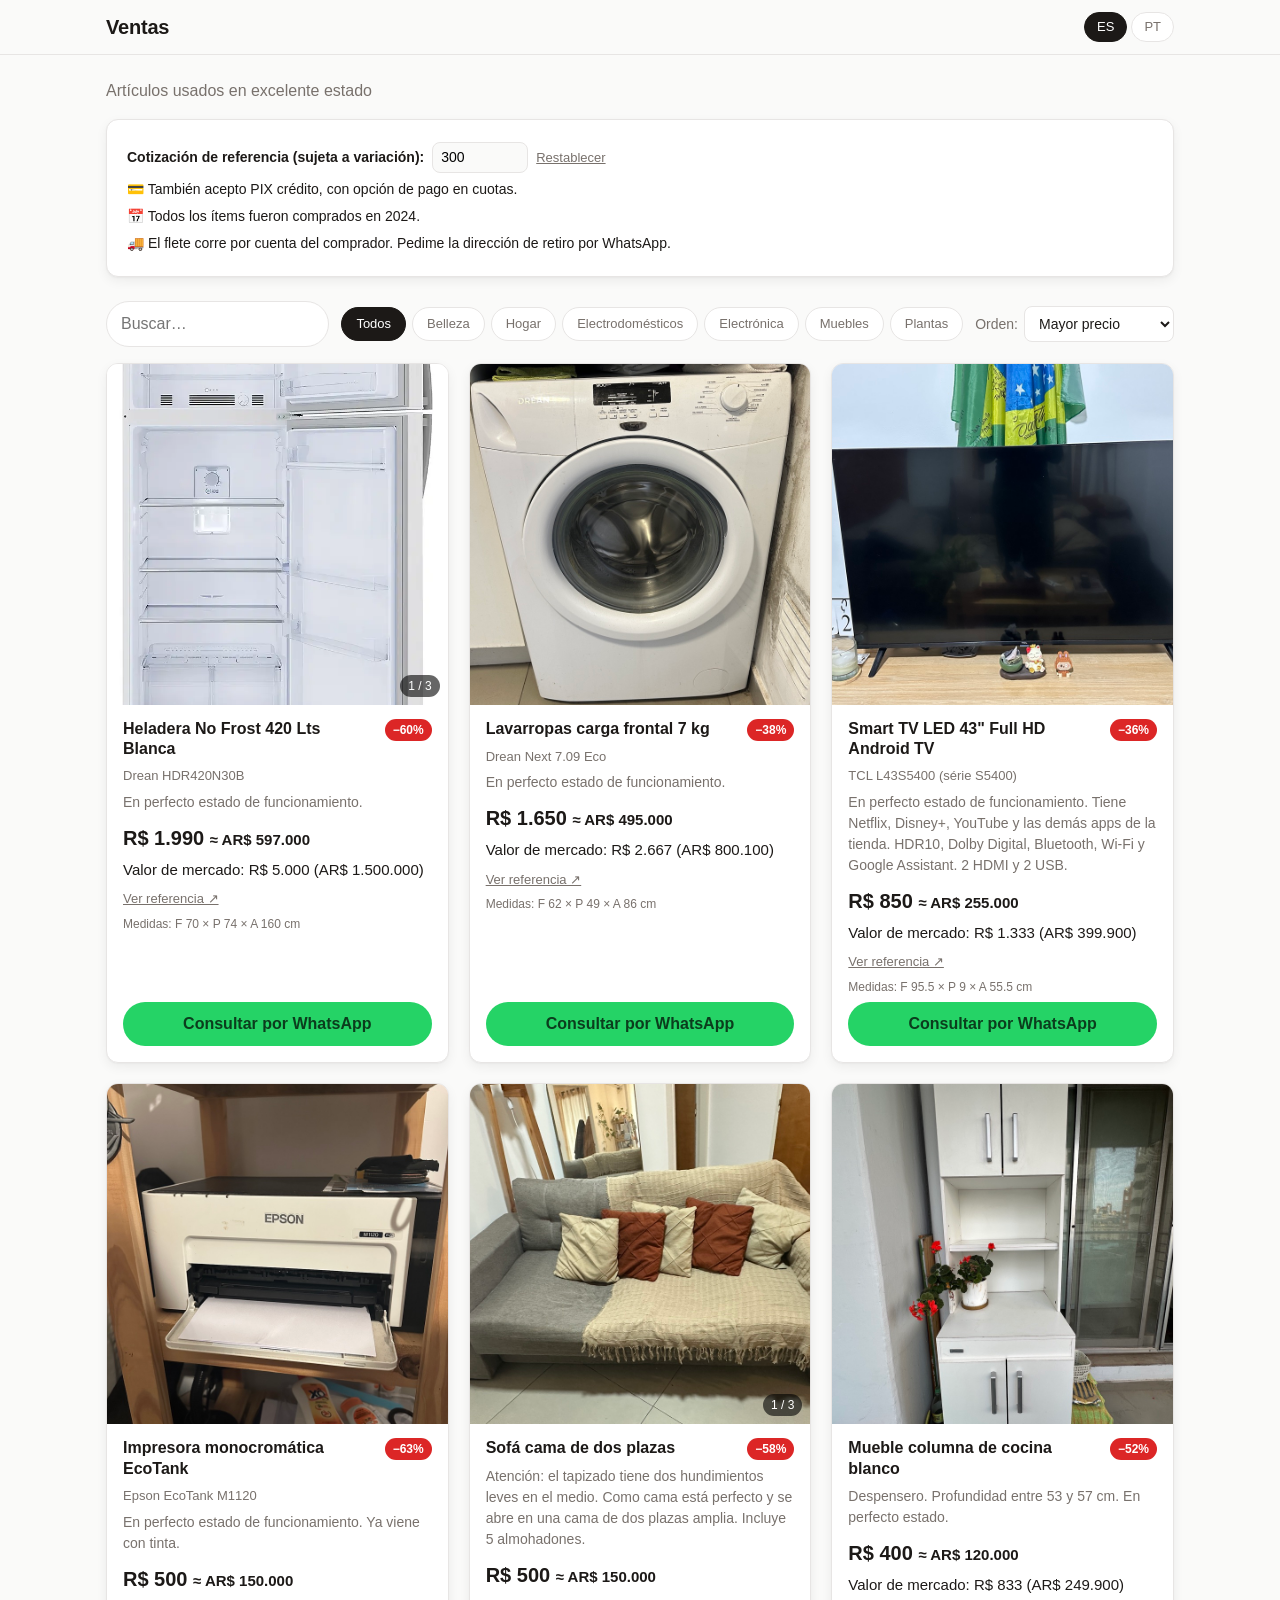
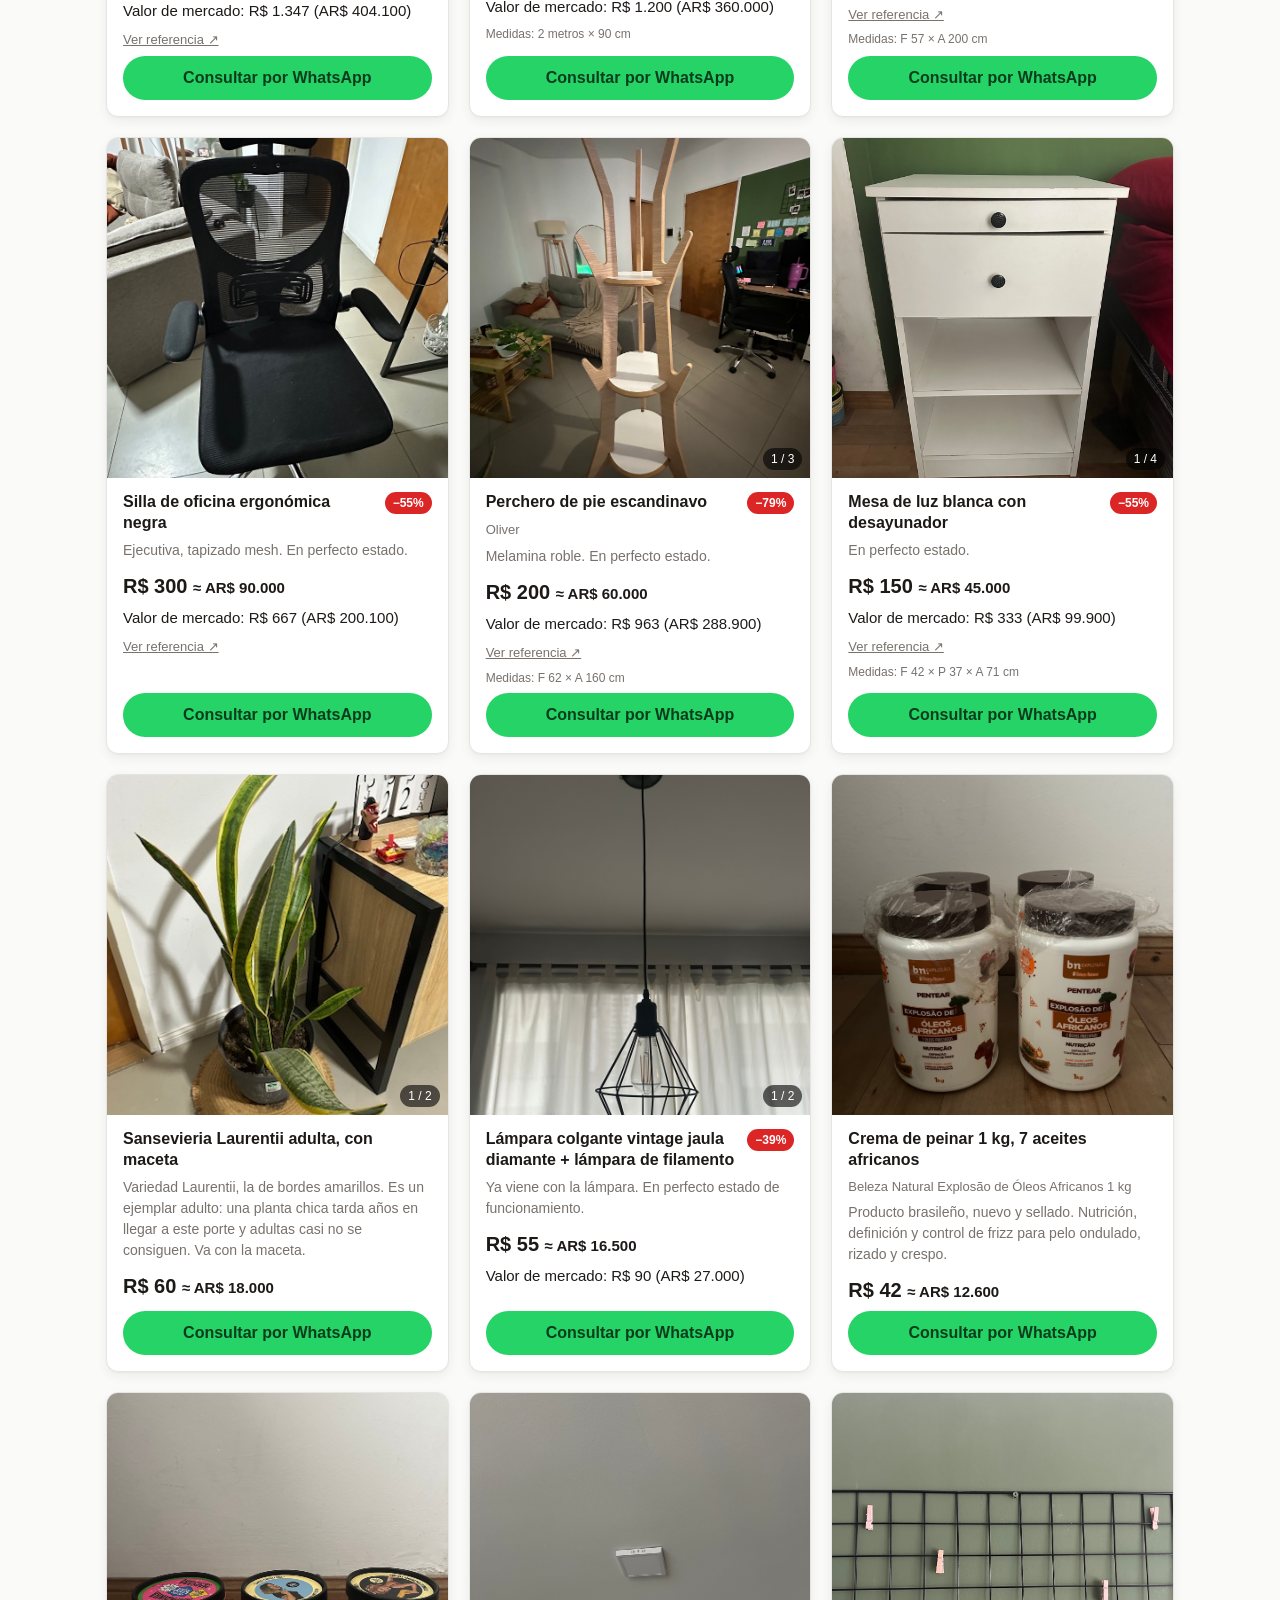
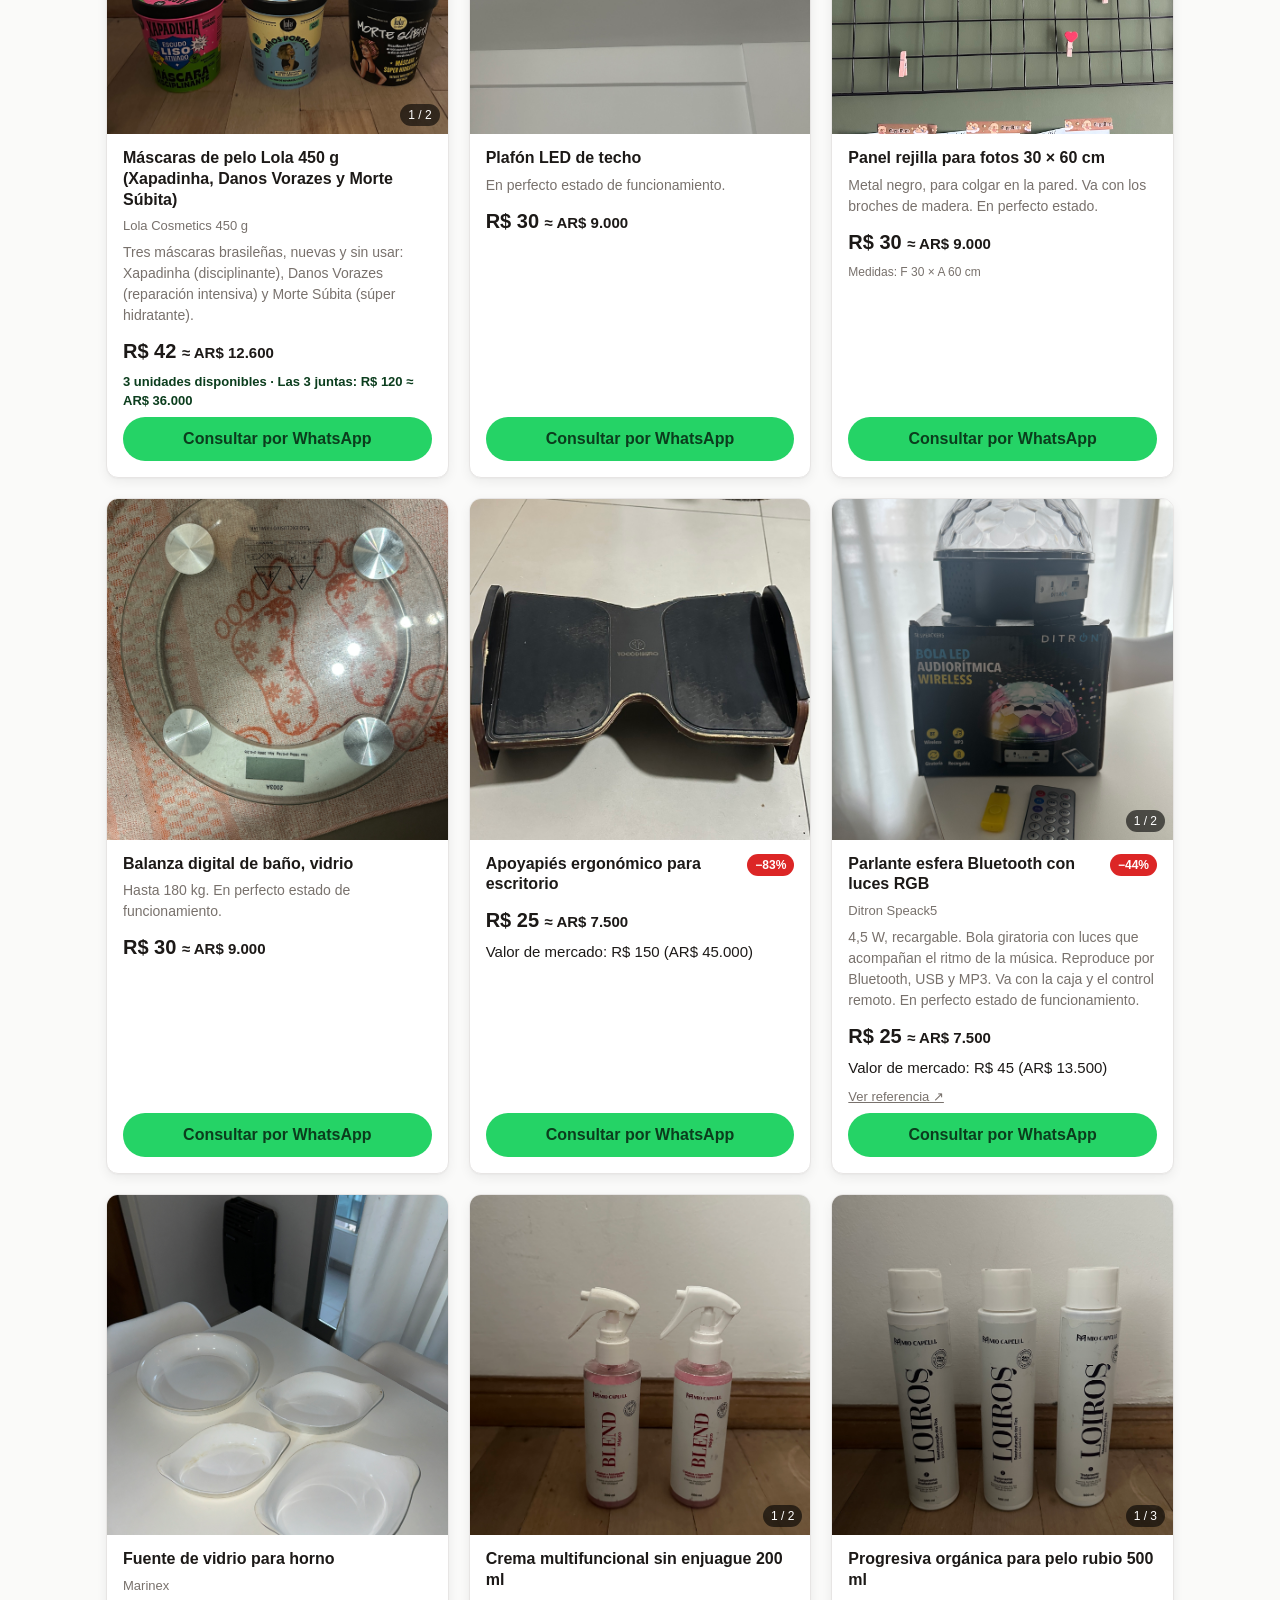
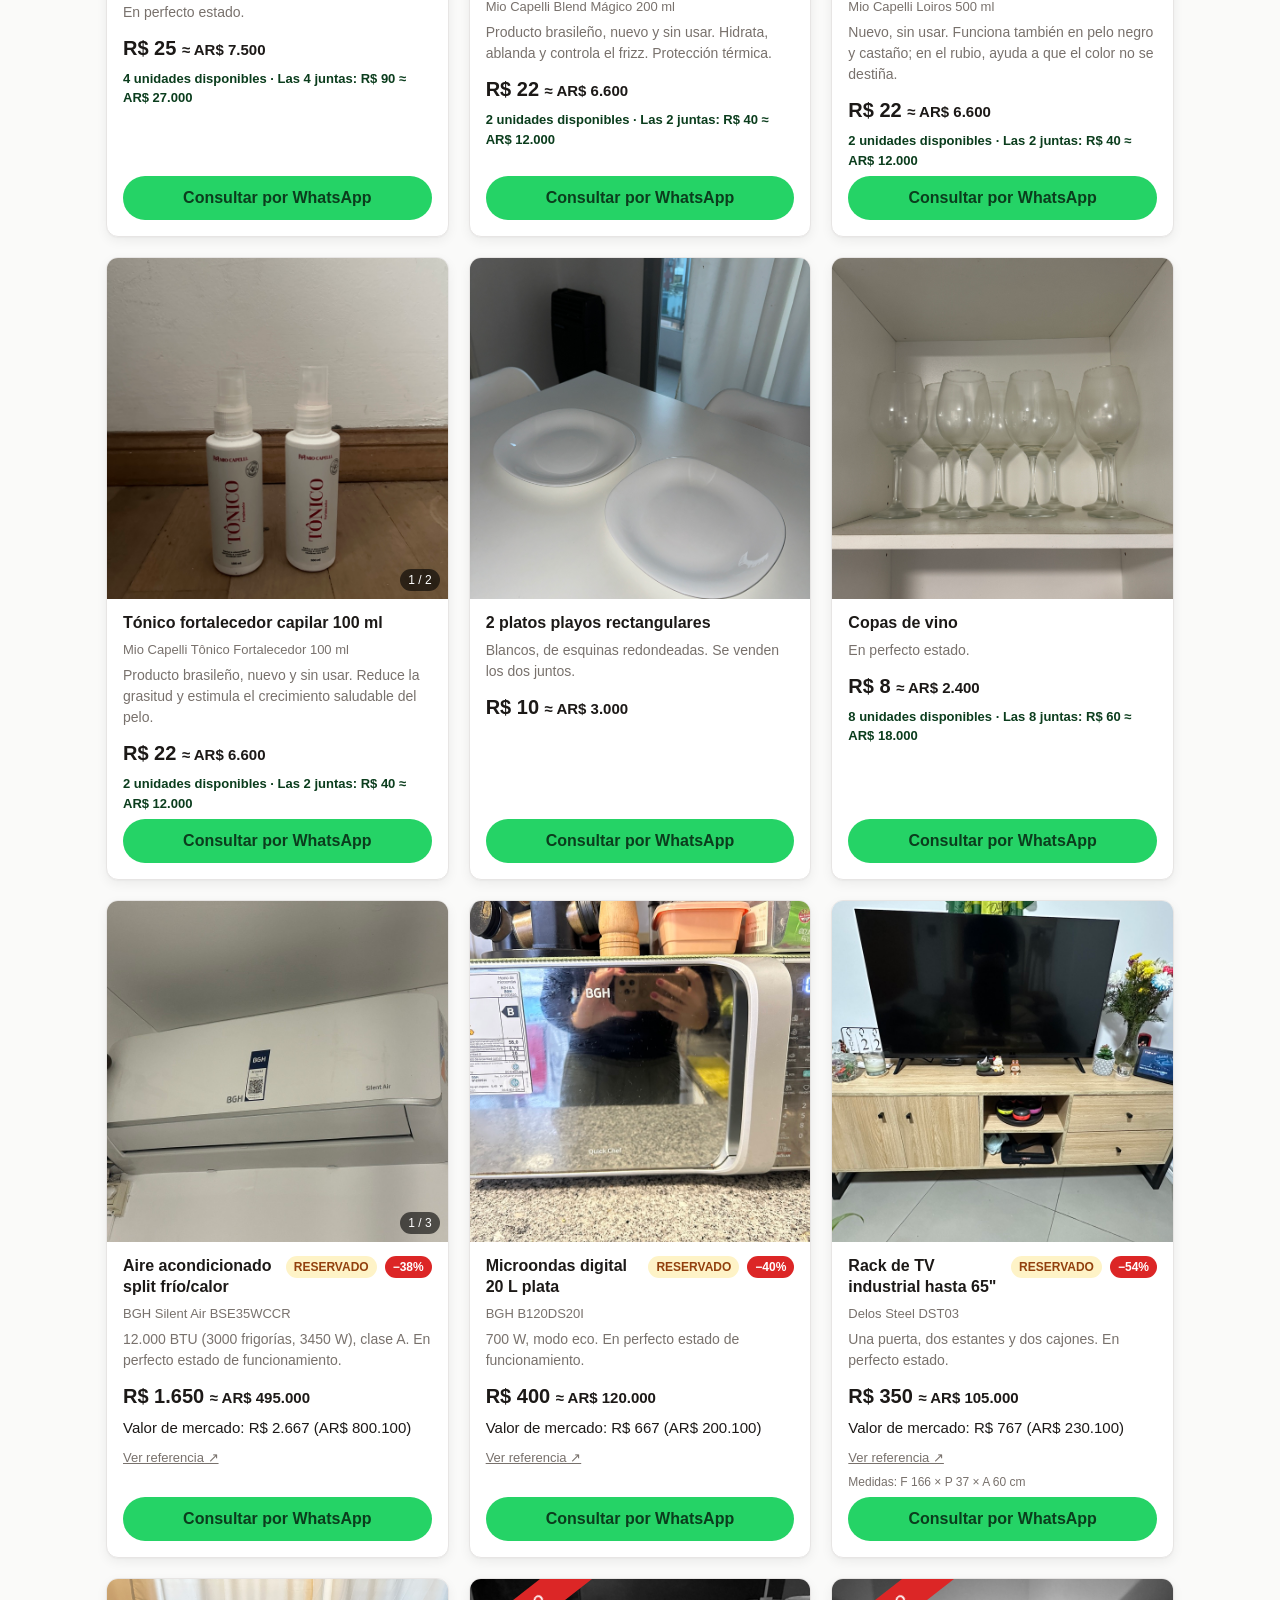
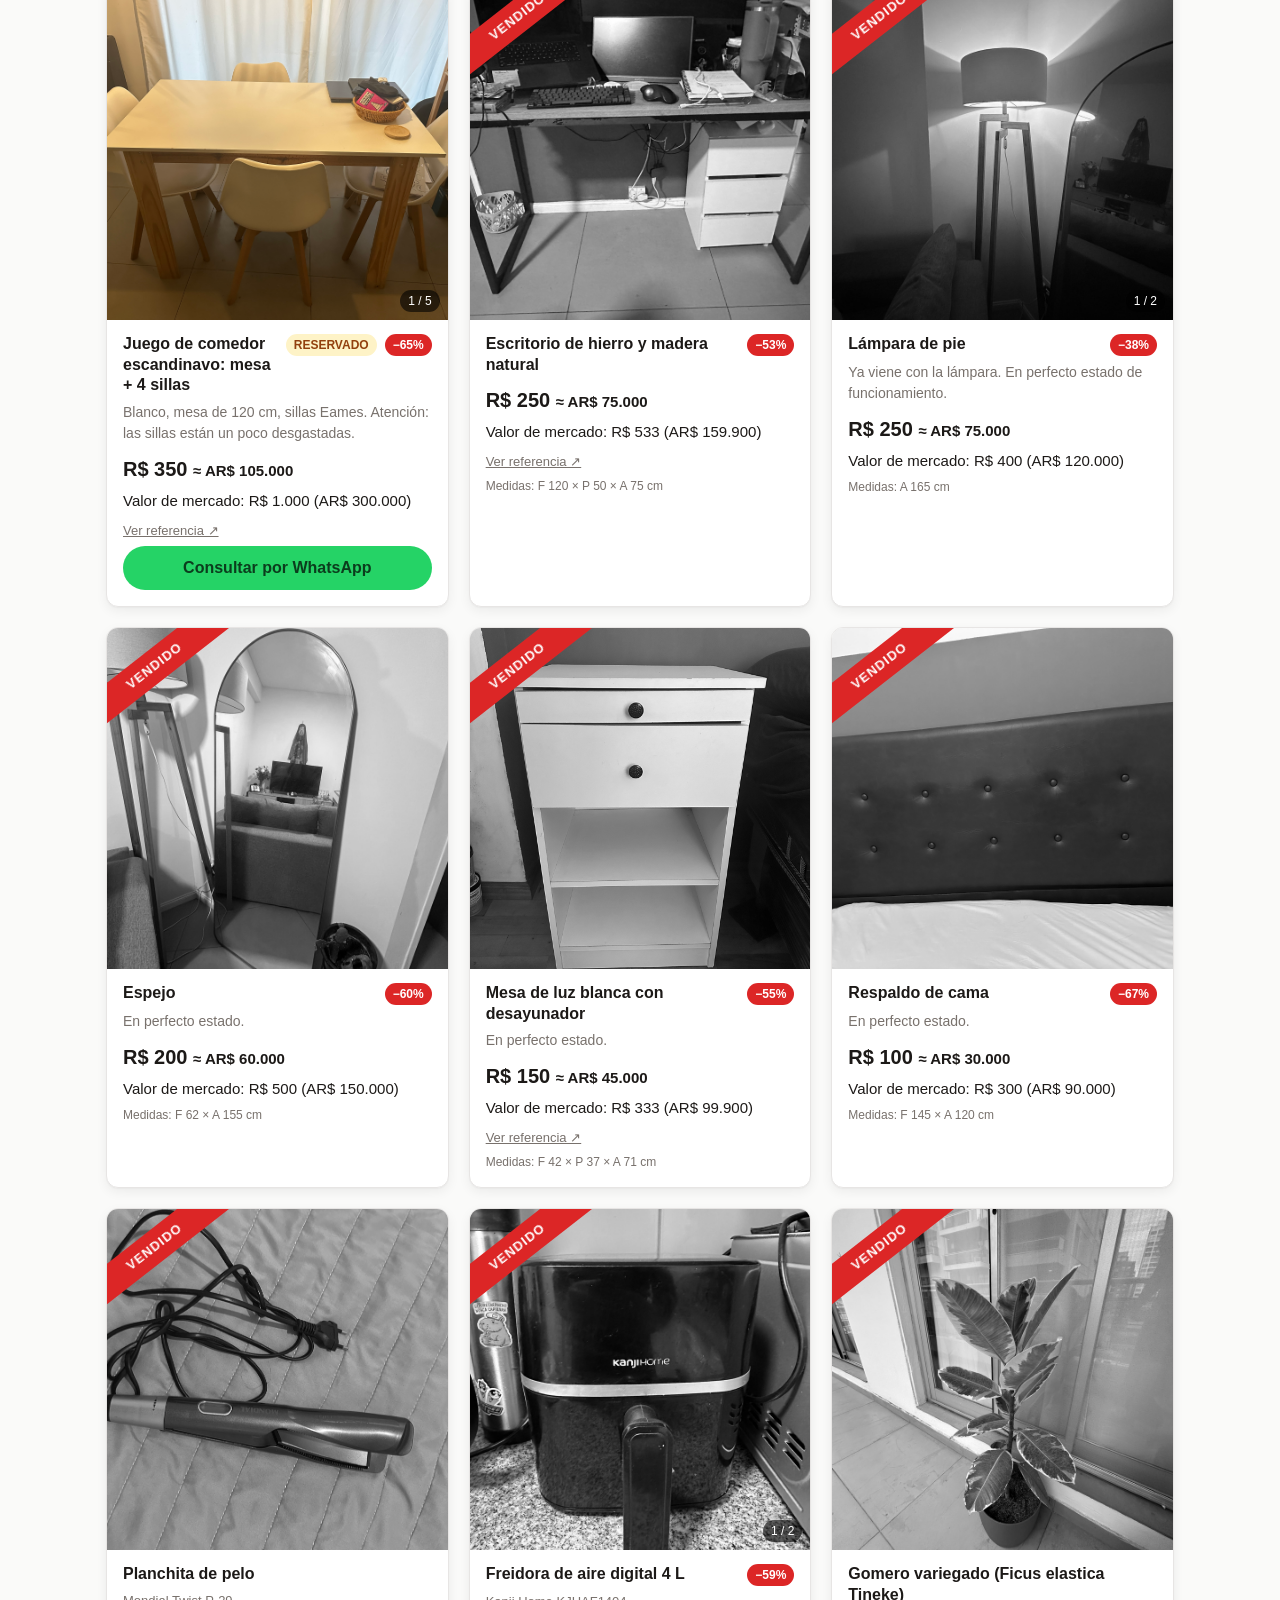
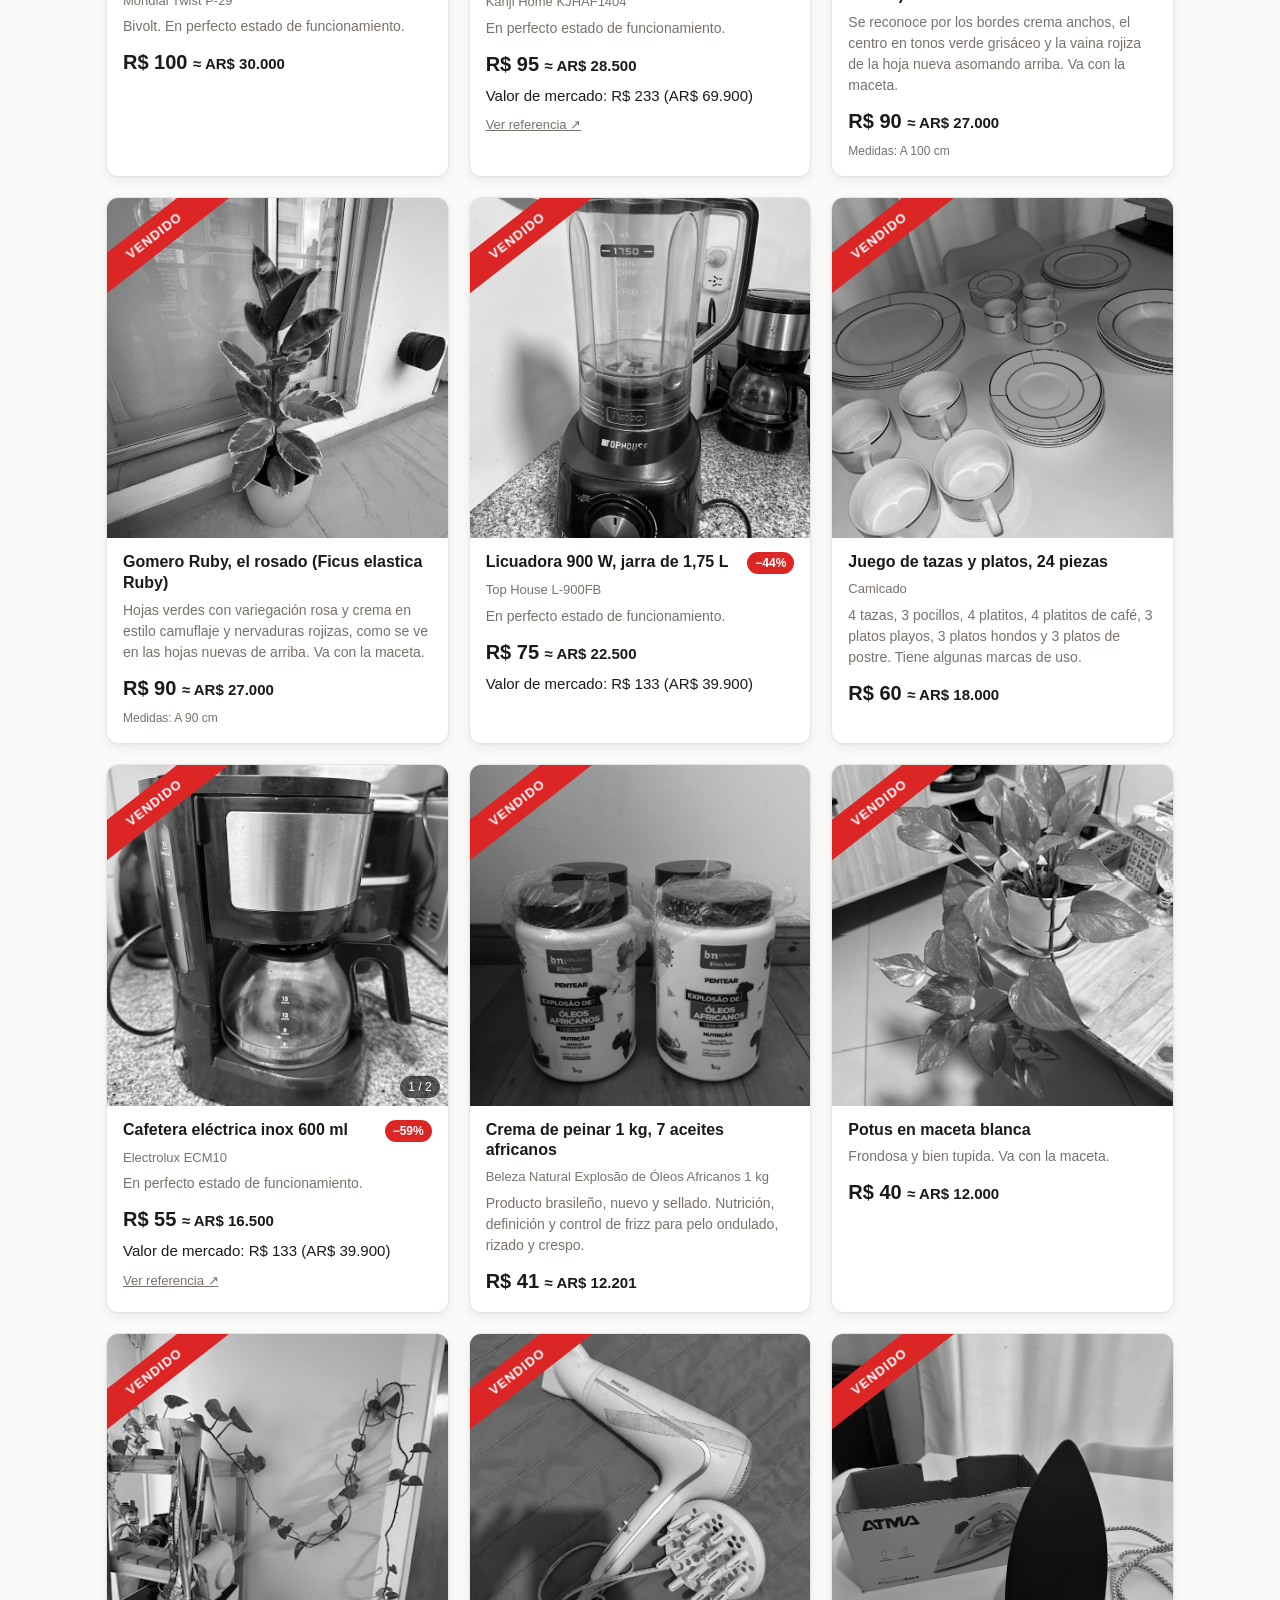
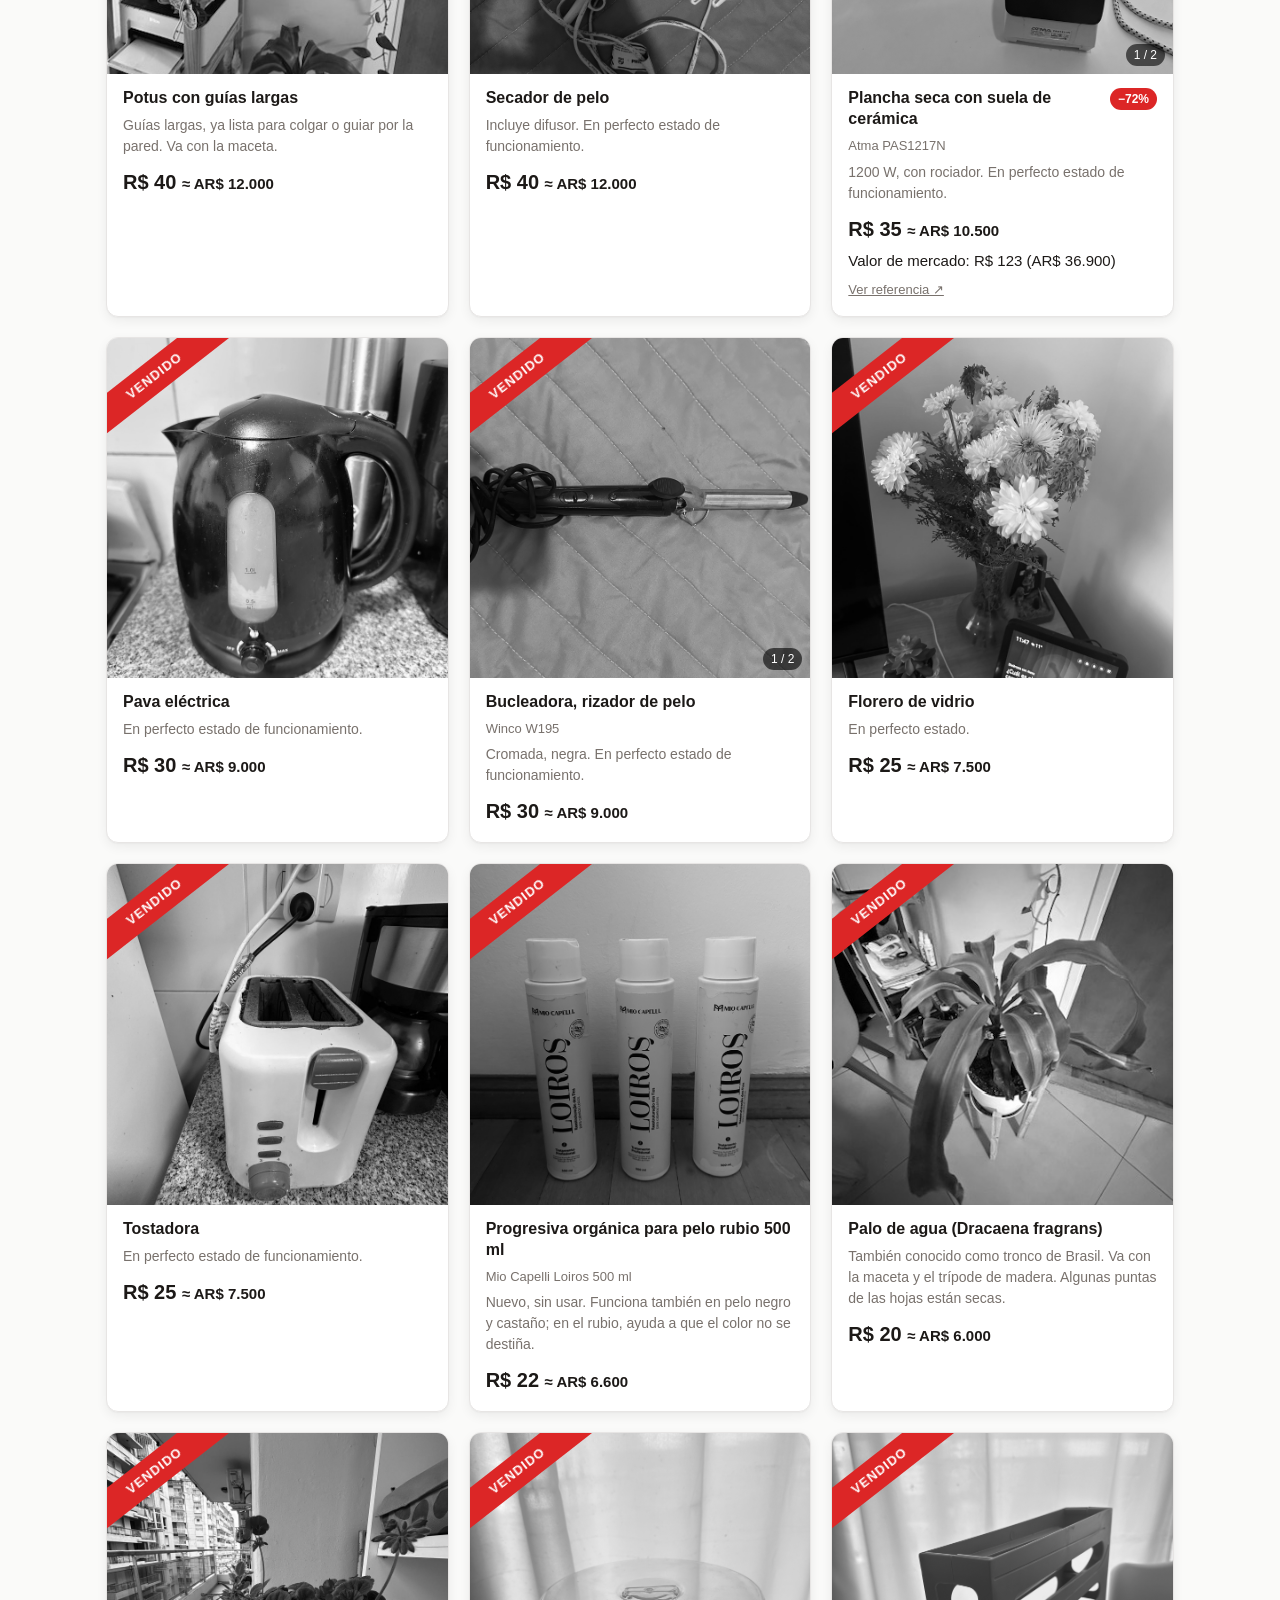
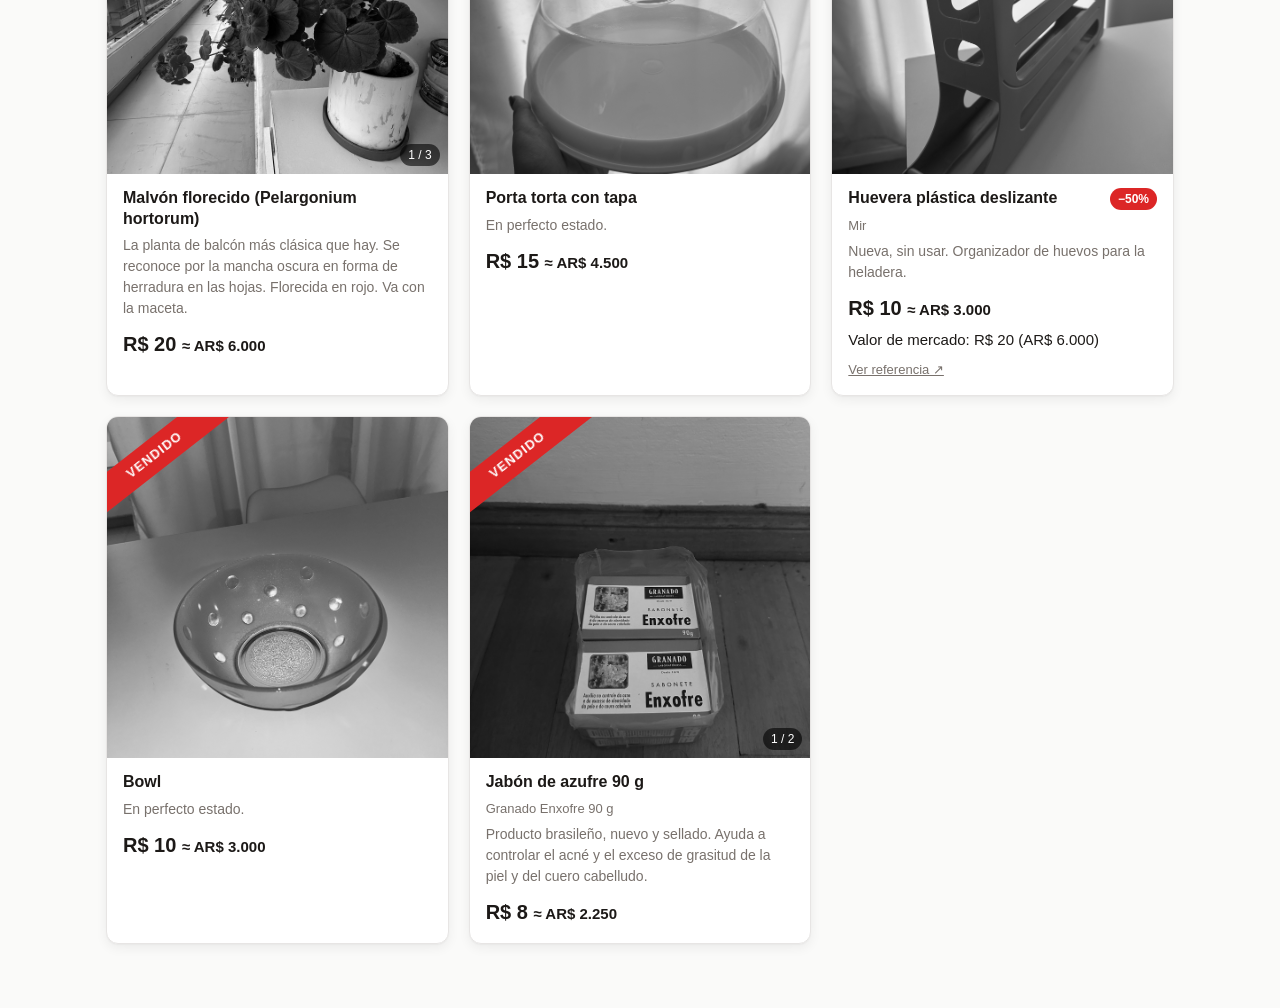
==== commit a976416e: "content: drop the Mercado Pago payment notice Two tests asserted the text mentioned Brubank, so they" ====
--- a/index.html
+++ b/index.html
@@ -31,7 +31,6 @@
         <button id="cotacao-reset" class="btn-link" type="button" data-i18n="avisoResetar">Restablecer</button>
       </p>
       <p><span aria-hidden="true">💳</span> <span data-i18n="avisoCredito"></span></p>
-      <p><span aria-hidden="true">🇦🇷</span> <span data-i18n="avisoMercadoPago"></span></p>
       <p><span aria-hidden="true">📅</span> <span data-i18n="avisoAno"></span></p>
       <p><span aria-hidden="true">🚚</span> <span data-i18n="avisoFrete"></span></p>
     </section>
